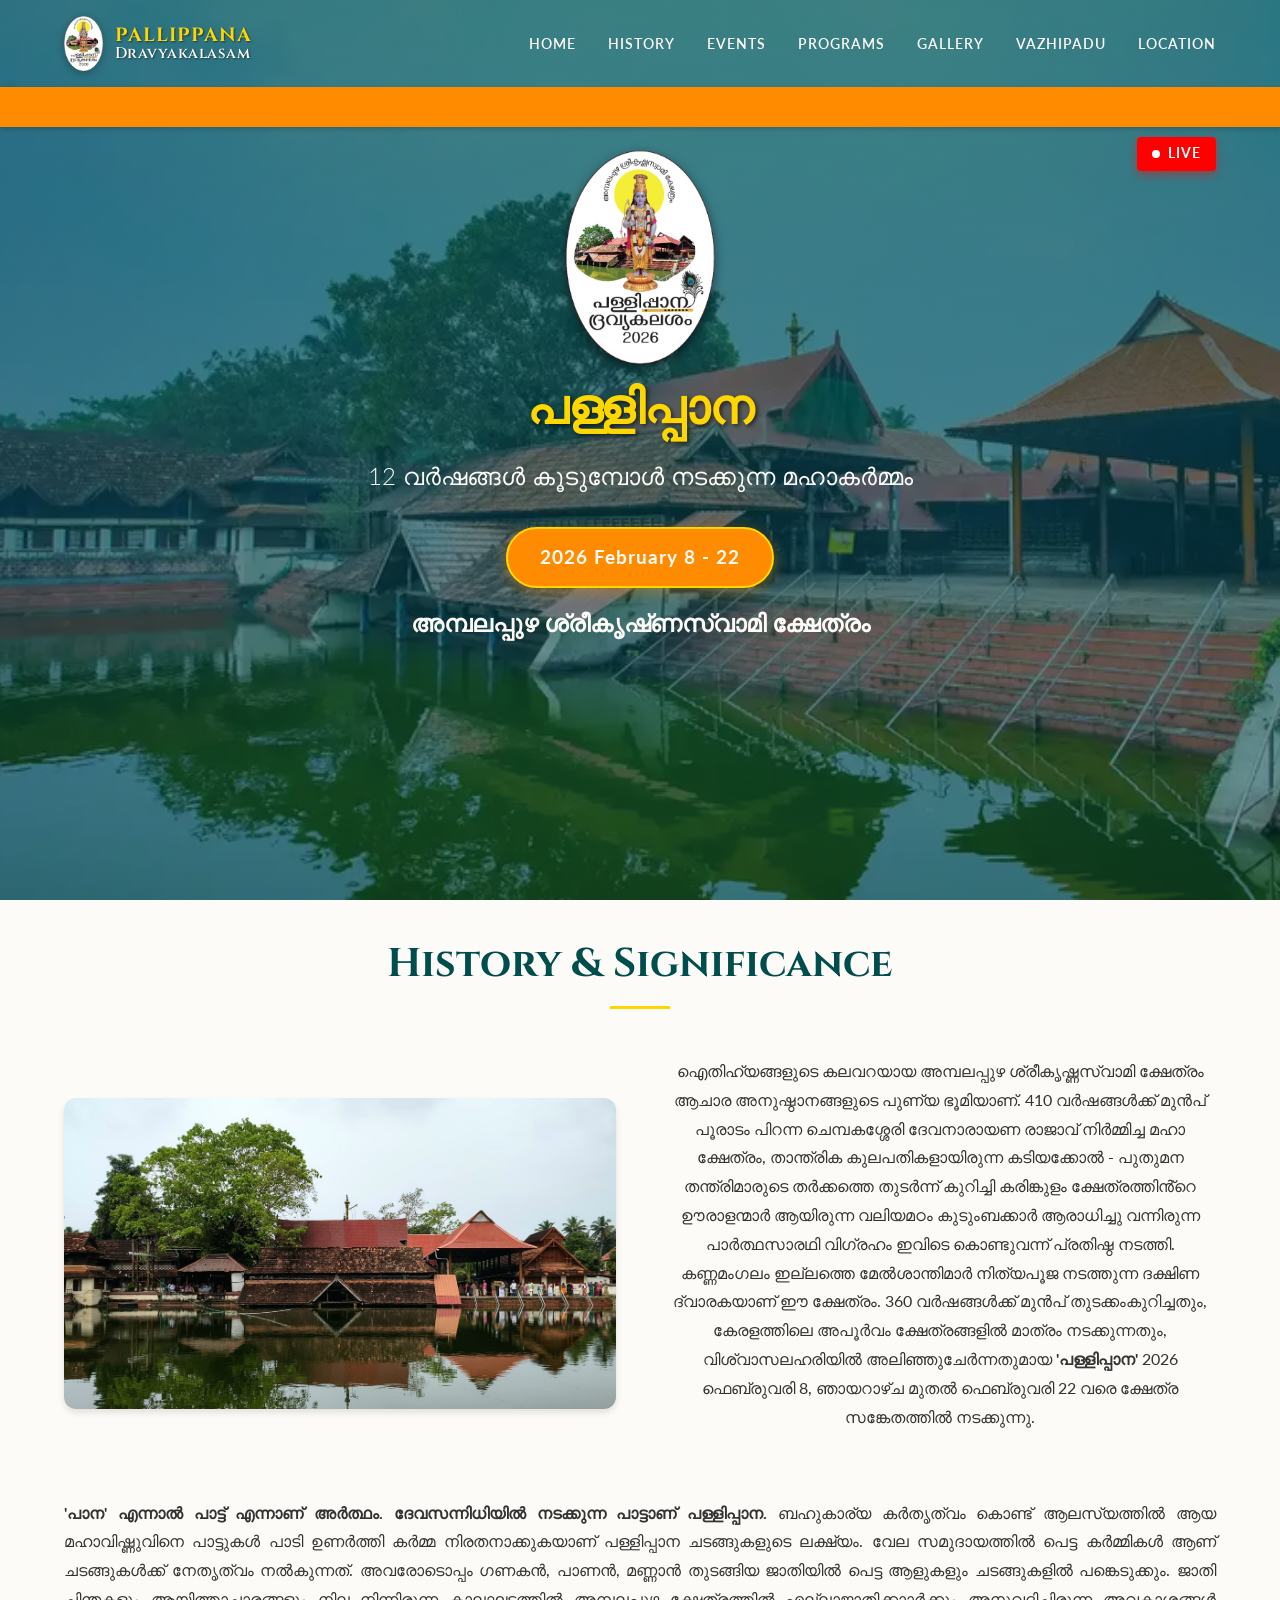
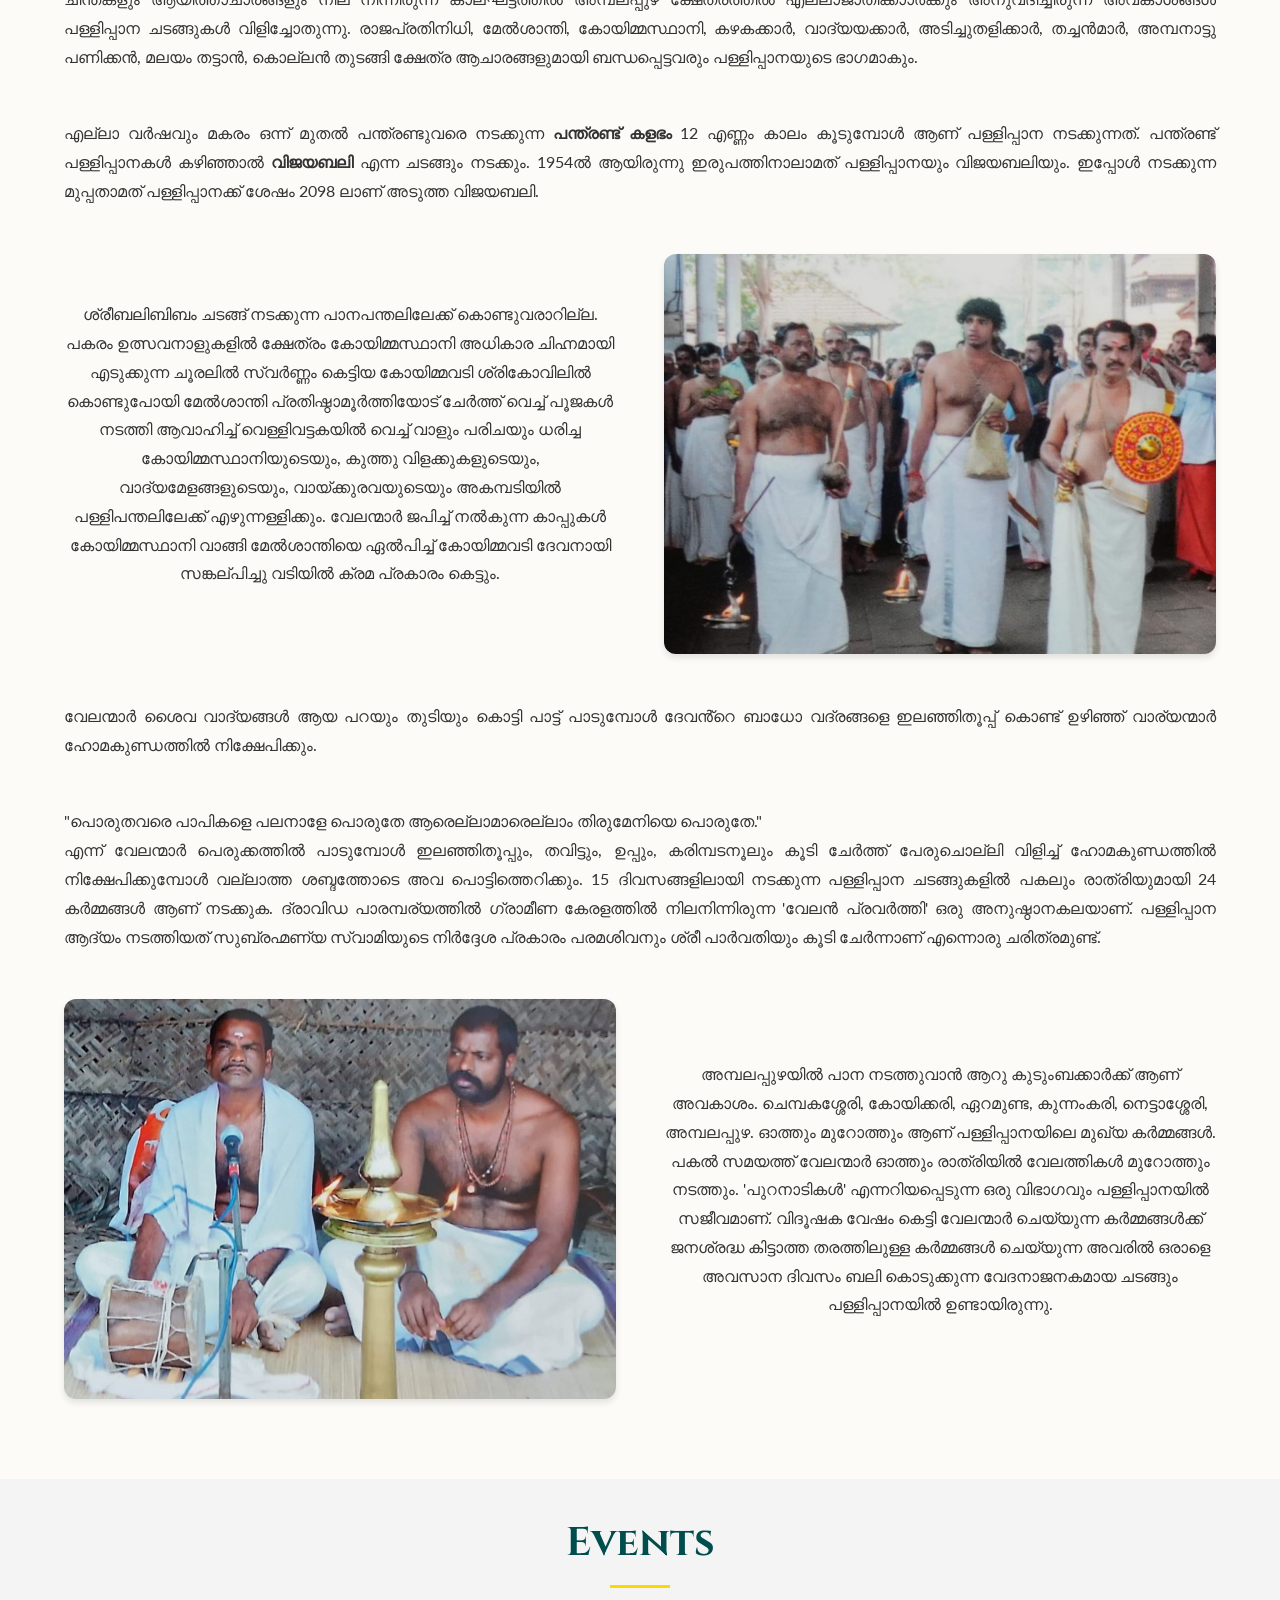
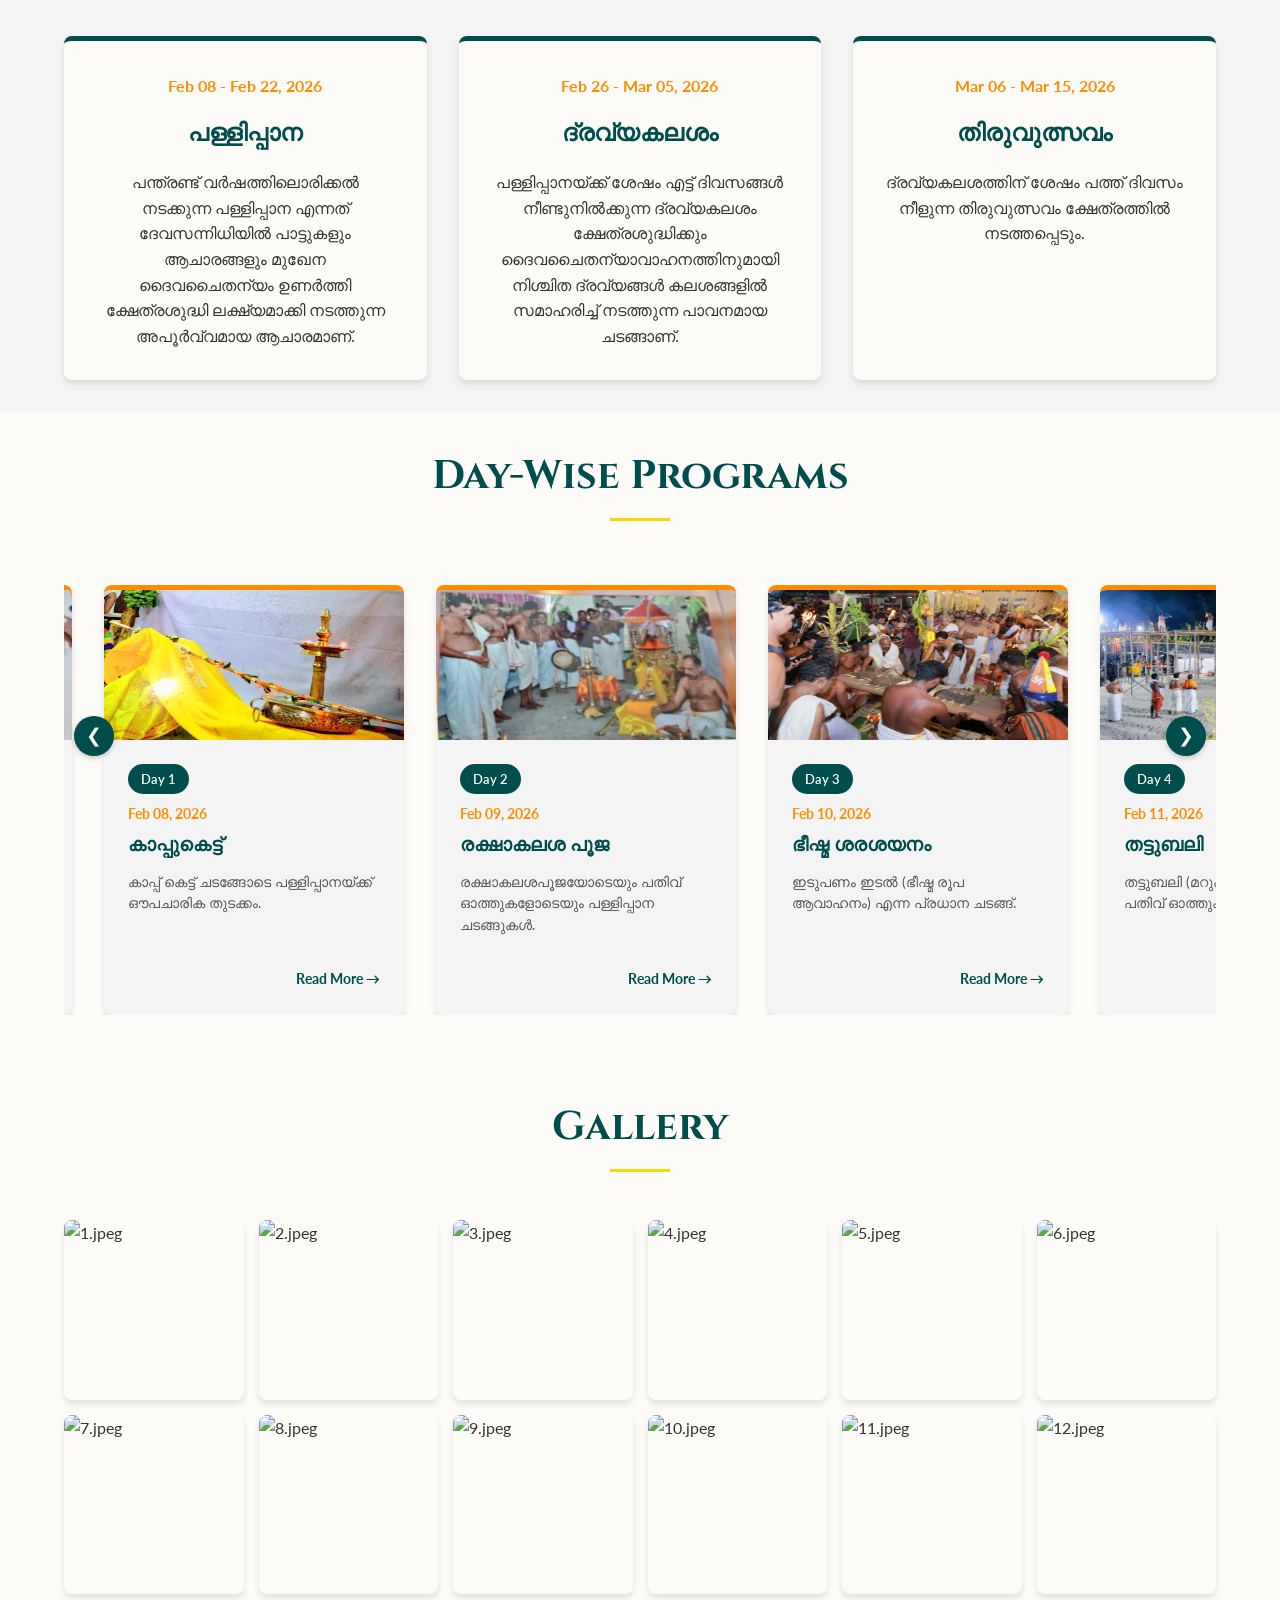
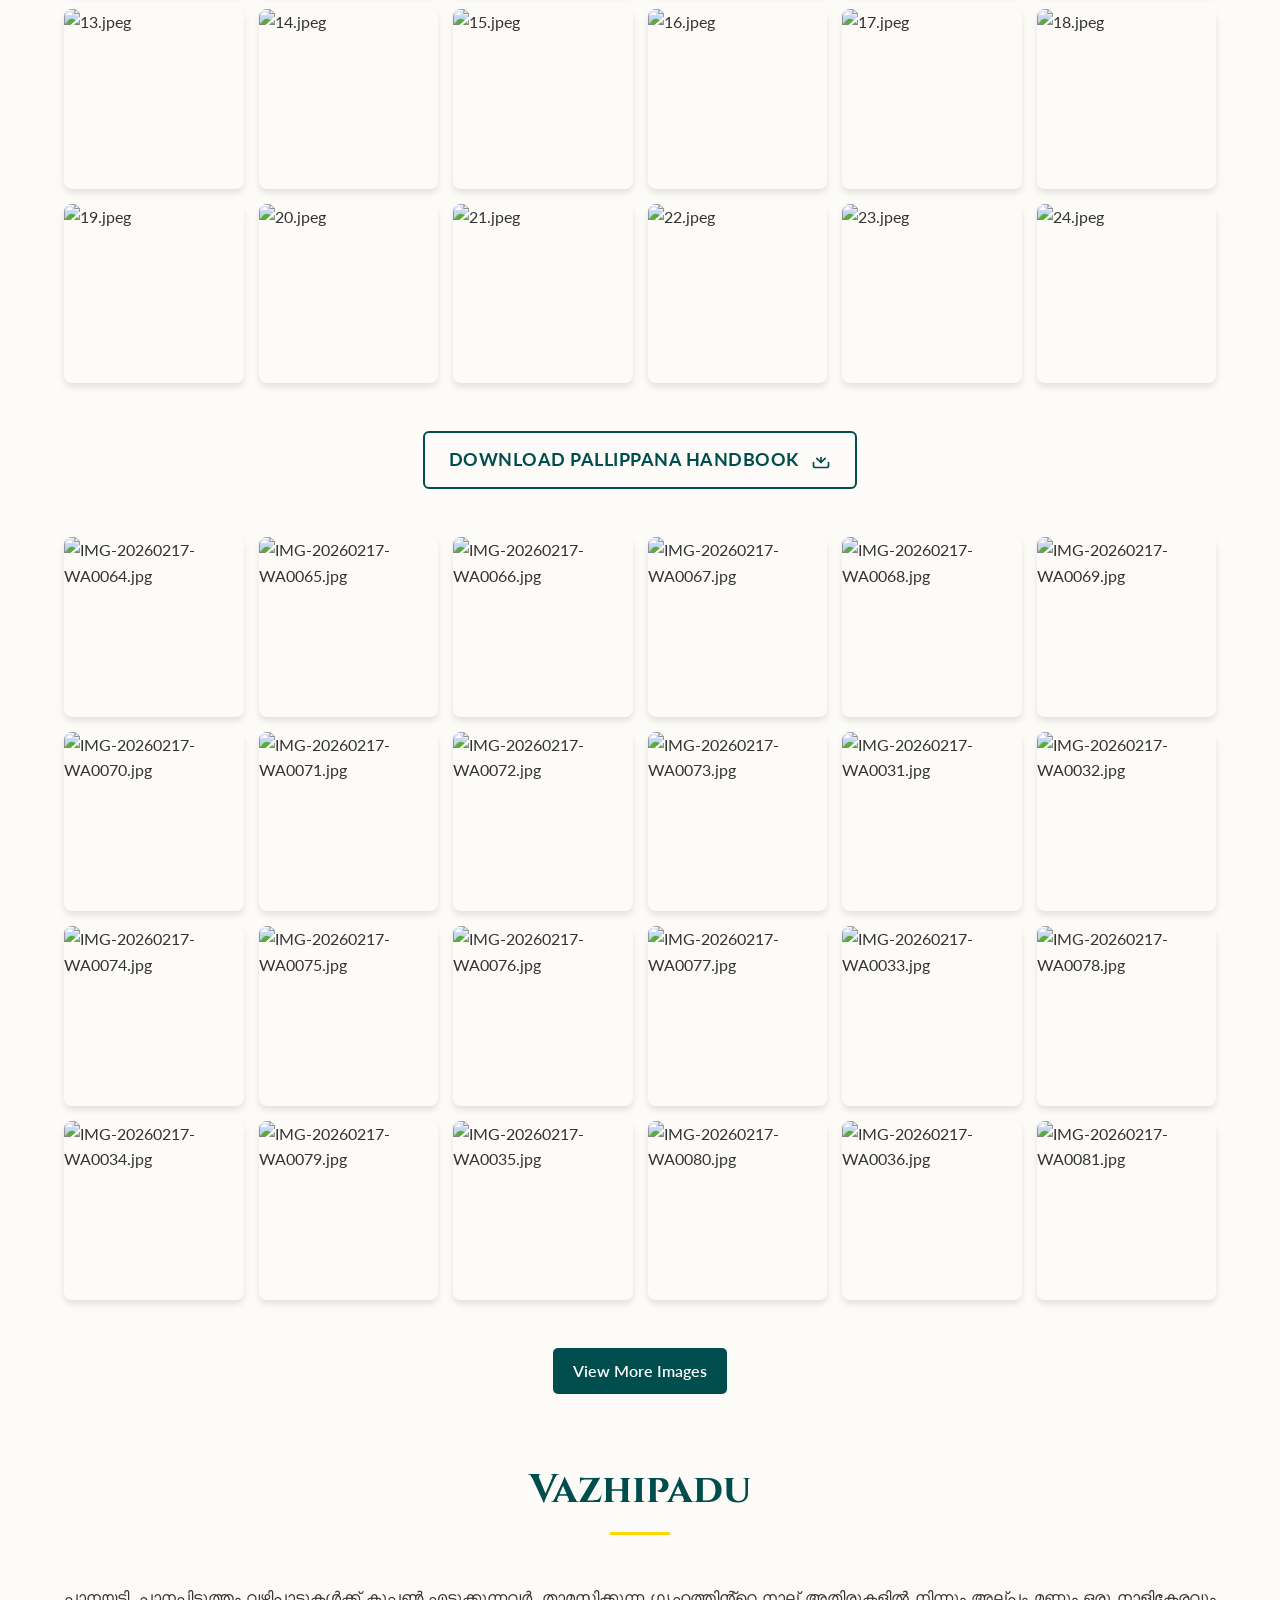
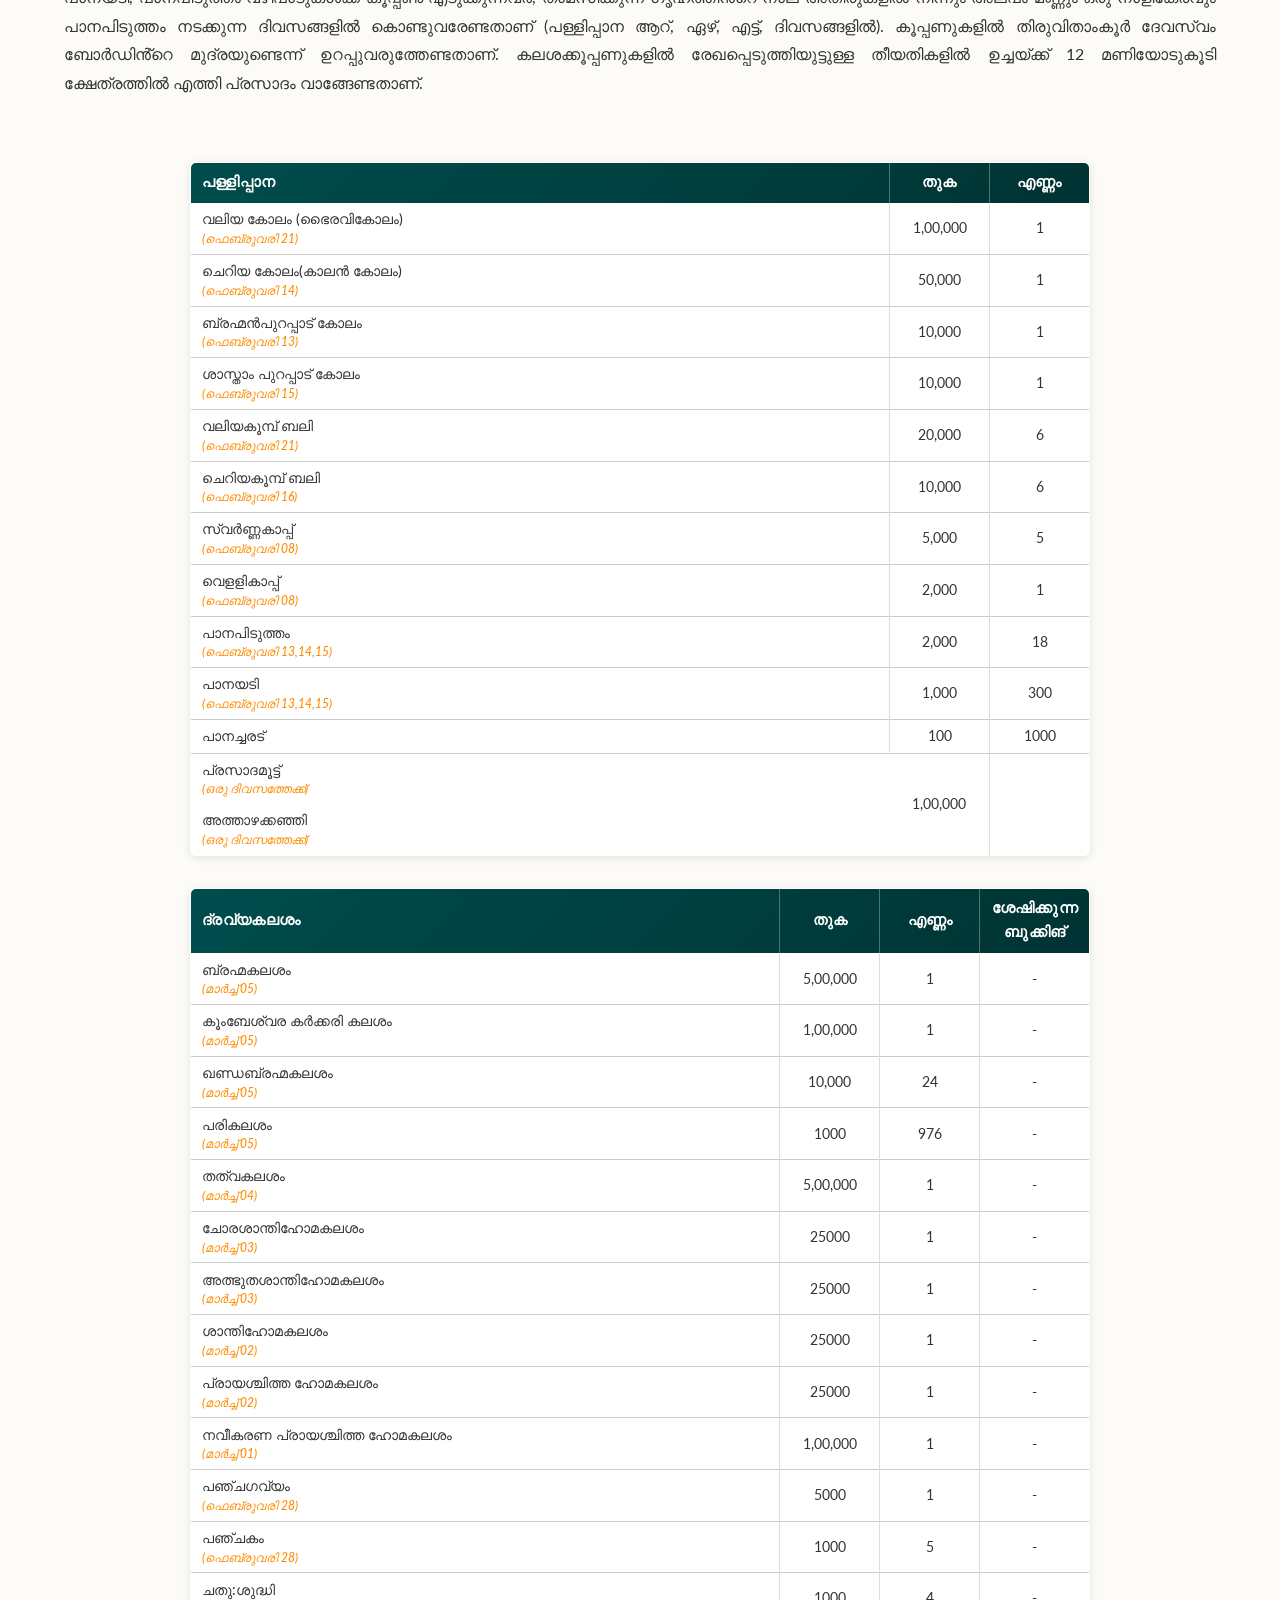
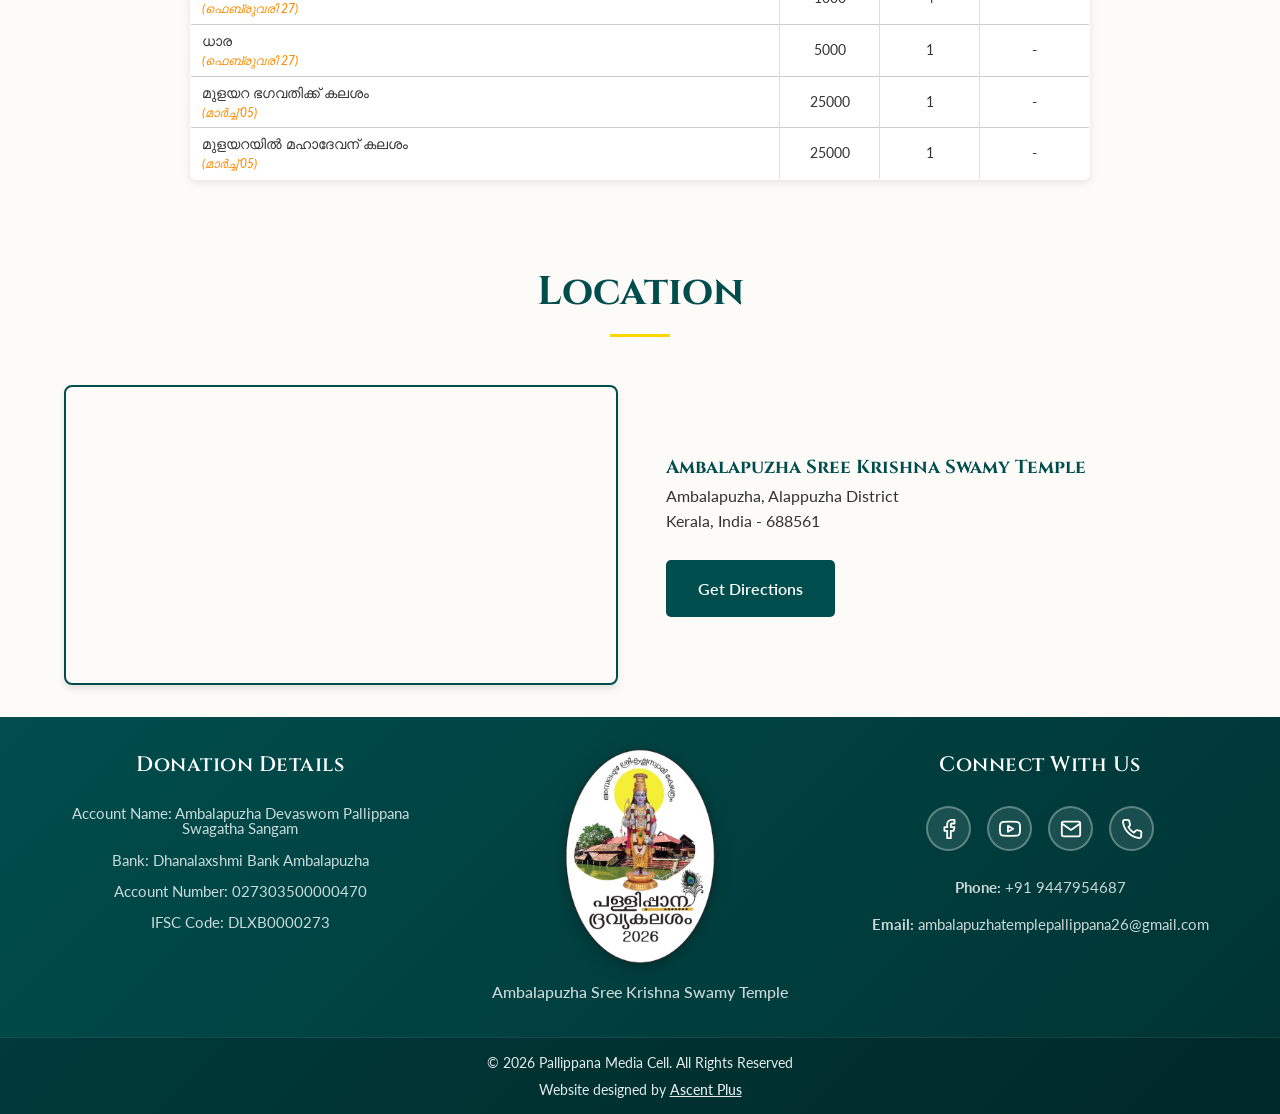
==== index.html @ 3671211b "Add files via upload" ====
<!DOCTYPE html>
<html lang="en">

<head>
    <!-- Google tag (gtag.js) -->
    <script async src="https://www.googletagmanager.com/gtag/js?id=G-6765D3GBZY"></script>
    <script>
        window.dataLayer = window.dataLayer || [];
        function gtag() { dataLayer.push(arguments); }
        gtag('js', new Date());

        gtag('config', 'G-6765D3GBZY');
    </script>
    <meta charset="UTF-8">
    <meta name="viewport" content="width=device-width, initial-scale=1.0">
    <title>Pallippana 2026 | Ambalapuzha Sree Krishna Swamy Temple</title>
    <meta name="description"
        content="Official website for Pallippana 2026, at Ambalapuzha Sree Krishna Swamy Temple, Kerala.">
    <link rel="stylesheet" href="css/style.css">
    <!-- Favicon -->
    <link rel="icon" href="images/logo.png" type="image/x-icon">
    <!-- SEO Meta Tags -->
    <meta name="keywords"
        content="Ambalapuzha, Ambalapuzha Sree Krishna Swamy Temple, Pallippana, Ambalapuzha Temple, Ambalapuzha Payasam, Dravyakalasam">
    <meta name="author" content="Pallippana Media Cell">
    <!-- Open Graph / Facebook -->
    <meta property="og:type" content="website">
    <meta property="og:url" content="https://www.ambalapuzhatemplepallippana2026.com/">
    <meta property="og:title" content="Pallippana 2026 | Ambalapuzha Sree Krishna Swamy Temple">
    <meta property="og:description"
        content="Official website for Pallippana 2026, a sacred ritual conducted once every 12 years at Ambalapuzha Sree Krishna Swamy Temple, Kerala.">
    <meta property="og:image" content="images/logo.png">
    <!-- Twitter -->
    <meta property="twitter:card" content="summary_large_image">
    <meta property="twitter:url" content="https://www.ambalapuzhatemplepallippana2026.com/">
    <meta property="twitter:title" content="Pallippana 2026 | Ambalapuzha Sree Krishna Swamy Temple">
    <meta property="twitter:description"
        content="Official website for Pallippana 2026, a sacred ritual conducted once every 12 years at Ambalapuzha Sree Krishna Swamy Temple, Kerala.">
    <meta property="twitter:image" content="images/logo.png">
</head>

<body>

    <!-- Navigation -->
    <nav class="navbar">
        <a href="#" class="logo">
            <img src="images/logo.png" alt="Pallippana Logo">
            <div class="logo-text">
                <span class="logo-main">Pallippana</span>
                <span class="logo-sub">Dravyakalasam</span>
            </div>
        </a>
        <div class="menu-toggle">☰</div>
        <div class="nav-links">
            <a href="#home">Home</a>
            <a href="#history">History</a>
            <a href="#news">Events</a>
            <a href="#programs">Programs</a>
            <a href="#gallery-section">Gallery</a>
            <a href="#donation">Vazhipadu</a>
            <a href="#location">Location</a>
        </div>
    </nav>

    <!-- Scrolling News Ticker -->

    <section id="home" class="hero">
        <div class="news-ticker-container">
            <div class="ticker-wrapper">
                <div class="ticker-content">
                    ഇന്നത്തെ (19-02, വ്യാഴം) ചടങ്ങുകൾ: കിടങ്ങ് ബലി, കരകളിൽ ശത്രു എടുപ്പ്, ഓത്ത്, മുറോത്ത്
                    &nbsp;|&nbsp;
                    നാളത്തെ (20-02, വെള്ളി) ചടങ്ങുകൾ: കരകളിൽ ശത്രു എടുപ്പ്, ഓത്ത്, മുറോത്ത്
                    &nbsp;|&nbsp;
                    പള്ളിപ്പാന ചടങ്ങുകളുടെ തത്സമയ സംപ്രേക്ഷണം യൂട്യൂബ് ചാനലിൽ ലഭ്യമാണ്.
                </div>
            </div>
        </div>
        <a href="https://www.youtube.com/@AmbalapuzhaKshethram/streams" target="_blank" class="live-btn">
            LIVE
        </a>
        <img src="images/logo.png" class="hero-logo fade-in" alt="Pallippana Logo">
        <h1 class="fade-in">പള്ളിപ്പാന</h1>
        <p class="fade-in">12 വർഷങ്ങൾ കൂടുമ്പോൾ നടക്കുന്ന മഹാകർമ്മം</p>
        <div class="date-badge fade-in">2026 February 8 - 22</div>
        <p style="margin-top: 1rem; font-weight: 600;" class="fade-in">അമ്പലപ്പുഴ ശ്രീകൃഷ്‌ണസ്വാമി ക്ഷേത്രം</p>
    </section>

    <!-- History Section -->
    <section id="history" class="fade-in">
        <div class="section-title">
            <h2>History & Significance</h2>
        </div>

        <!-- Paragraph 1 with Image (Image on left) -->
        <div class="content-row">
            <div class="content-image">
                <img src="images/his_1.jpg" alt="Pallippana Ritual Historical Depiction">
            </div>
            <div class="content-text">
                <p>ഐതിഹ്യങ്ങളുടെ കലവറയായ അമ്പലപ്പുഴ ശ്രീകൃഷ്ണസ്വാമി ക്ഷേത്രം ആചാര അനുഷ്ഠാനങ്ങളുടെ പുണ്യ ഭൂമിയാണ്. 410
                    വർഷങ്ങൾക്ക് മുൻപ് പൂരാടം പിറന്ന ചെമ്പകശ്ശേരി ദേവനാരായണ രാജാവ് നിർമ്മിച്ച മഹാ ക്ഷേത്രം, താന്ത്രിക
                    കുലപതികളായിരുന്ന കടിയക്കോൽ - പുതുമന തന്ത്രിമാരുടെ തർക്കത്തെ തുടർന്ന് കുറിച്ചി കരിങ്കുളം
                    ക്ഷേത്രത്തിൻ്റെ ഊരാളന്മാർ ആയിരുന്ന വലിയമഠം കുടുംബക്കാർ ആരാധിച്ചു വന്നിരുന്ന പാർത്ഥസാരഥി വിഗ്രഹം
                    ഇവിടെ കൊണ്ടുവന്ന് പ്രതിഷ്ഠ നടത്തി. കണ്ണമംഗലം ഇല്ലത്തെ മേൽശാന്തിമാർ നിത്യപൂജ നടത്തുന്ന ദക്ഷിണ
                    ദ്വാരകയാണ് ഈ ക്ഷേത്രം. 360 വർഷങ്ങൾക്ക് മുൻപ് തുടക്കംകുറിച്ചതും, കേരളത്തിലെ അപൂർവം ക്ഷേത്രങ്ങളിൽ
                    മാത്രം നടക്കുന്നതും, വിശ്വാസലഹരിയിൽ അലിഞ്ഞുചേർന്നതുമായ <strong>'പള്ളിപ്പാന'</strong> 2026 ഫെബ്രുവരി
                    8, ഞായറാഴ്ച മുതൽ ഫെബ്രുവരി 22 വരെ ക്ഷേത്ര സങ്കേതത്തിൽ നടക്കുന്നു.
                </p>
            </div>
        </div>

        <!-- Paragraph 2 - Text only (Full width) -->
        <div class="full-width-text">
            <p><strong>'പാന' എന്നാൽ പാട്ട് എന്നാണ് അർത്ഥം. ദേവസന്നിധിയിൽ നടക്കുന്ന പാട്ടാണ് പള്ളിപ്പാന.</strong>
                ബഹുകാര്യ കർതൃത്വം കൊണ്ട് ആലസ്യത്തിൽ ആയ മഹാവിഷ്ണുവിനെ പാട്ടുകൾ പാടി ഉണർത്തി കർമ്മ നിരതനാക്കുകയാണ്
                പള്ളിപ്പാന ചടങ്ങുകളുടെ ലക്ഷ്യം. വേല സമുദായത്തിൽ പെട്ട കർമ്മികൾ ആണ് ചടങ്ങുകൾക്ക് നേതൃത്വം നൽകുന്നത്.
                അവരോടൊപ്പം ഗണകൻ, പാണൻ, മണ്ണാൻ തുടങ്ങിയ ജാതിയിൽ പെട്ട ആളുകളും ചടങ്ങുകളിൽ പങ്കെടുക്കും. ജാതി ചിന്തകളും
                ആയിത്താചാരങ്ങളും നില നിന്നിരുന്ന കാലഘട്ടത്തിൽ അമ്പലപ്പുഴ ക്ഷേത്രത്തിൽ എല്ലാജാതിക്കാാർക്കും
                അനുവദിച്ചിരുന്ന അവകാശങ്ങൾ പള്ളിപ്പാന ചടങ്ങുകൾ വിളിച്ചോതുന്നു. രാജപ്രതിനിധി, മേൽശാന്തി, കോയിമ്മസ്ഥാനി,
                കഴകക്കാർ, വാദ്യയക്കാർ, അടിച്ചുതളിക്കാർ, തച്ചൻമാർ, അമ്പനാട്ടു പണിക്കൻ, മലയം തട്ടാൻ, കൊല്ലൻ തുടങ്ങി
                ക്ഷേത്ര ആചാരങ്ങളുമായി ബന്ധപ്പെട്ടവരും പള്ളിപ്പാനയുടെ ഭാഗമാകും.
            </p>
        </div>

        <!-- Paragraph 3 - Text only (Full width) -->
        <div class="full-width-text">
            <p>എല്ലാ വർഷവും മകരം ഒന്ന് മുതൽ പന്ത്രണ്ടുവരെ നടക്കുന്ന <strong>പന്ത്രണ്ട് കളഭം</strong> 12 എണ്ണം കാലം
                കൂടുമ്പോൾ ആണ് പള്ളിപ്പാന നടക്കുന്നത്. പന്ത്രണ്ട് പള്ളിപ്പാനകൾ കഴിഞ്ഞാൽ <strong>വിജയബലി</strong> എന്ന
                ചടങ്ങും നടക്കും. 1954ൽ ആയിരുന്നു ഇരുപത്തിനാലാമത് പള്ളിപ്പാനയും വിജയബലിയും. ഇപ്പോൾ നടക്കുന്ന മുപ്പതാമത്
                പള്ളിപ്പാനക്ക് ശേഷം 2098 ലാണ് അടുത്ത വിജയബലി.
            </p>
        </div>

        <!-- Paragraph 4 with Image (Image on right) -->
        <div class="content-row">
            <div class="content-text">
                <p>ശ്രീബലിബിബം ചടങ്ങ് നടക്കുന്ന പാനപന്തലിലേക്ക് കൊണ്ടുവരാറില്ല. പകരം ഉത്സവനാളുകളിൽ ക്ഷേത്രം
                    കോയിമ്മസ്ഥാനി അധികാര ചിഹ്നമായി എടുക്കുന്ന ചൂരലിൽ സ്വർണ്ണം കെട്ടിയ കോയിമ്മവടി ശ്രികോവിലിൽ കൊണ്ടുപോയി
                    മേൽശാന്തി പ്രതിഷ്ഠാമൂർത്തിയോട് ചേർത്ത് വെച്ച് പൂജകൾ നടത്തി ആവാഹിച്ച് വെള്ളിവട്ടകയിൽ വെച്ച് വാളും
                    പരിചയും ധരിച്ച കോയിമ്മസ്ഥാനിയുടെയും, കുത്തു വിളക്കുകളുടെയും, വാദ്യമേളങ്ങളുടെയും, വായ്ക്കുരവയുടെയും
                    അകമ്പടിയിൽ പള്ളിപന്തലിലേക്ക് എഴുന്നള്ളിക്കും. വേലന്മാർ ജപിച്ച് നൽകുന്ന കാപ്പുകൾ കോയിമ്മസ്ഥാനി വാങ്ങി
                    മേൽശാന്തിയെ ഏൽപിച്ച് കോയിമ്മവടി ദേവനായി സങ്കല്പിച്ചു വടിയിൽ ക്രമ പ്രകാരം കെട്ടും.
                </p>
            </div>
            <div class="content-image">
                <img src="images/his_2.jpeg" alt="Pallippana Ritual Historical Depiction">
            </div>
        </div>

        <!-- Paragraph 5 - Text only (Full width) -->
        <div class="full-width-text">
            <p>വേലന്മാർ ശൈവ വാദ്യങ്ങൾ ആയ പറയും തുടിയും കൊട്ടി പാട്ട് പാടുമ്പോൾ ദേവൻ്റെ ബാധോ വദ്രങ്ങളെ ഇലഞ്ഞിതൂപ്പ്
                കൊണ്ട് ഉഴിഞ്ഞ് വാര്യന്മാർ ഹോമകുണ്ഡത്തിൽ നിക്ഷേപിക്കും.
            </p>
        </div>

        <!-- Paragraph 6 - Text only (Full width) -->
        <div class="full-width-text">
            <p>"പൊരുതവരെ പാപികളെ പലനാളേ പൊരുതേ ആരെല്ലാമാരെല്ലാം തിരുമേനിയെ പൊരുതേ."<br>എന്ന് വേലന്മാർ പെരുക്കത്തിൽ
                പാടുമ്പോൾ ഇലഞ്ഞിതൂപ്പും, തവിട്ടും, ഉപ്പും, കരിമ്പടനൂലും കൂടി ചേർത്ത് പേരുചൊല്ലി വിളിച്ച് ഹോമകുണ്ഡത്തിൽ
                നിക്ഷേപിക്കുമ്പോൾ വല്ലാത്ത ശബ്ദത്തോടെ അവ പൊട്ടിത്തെറിക്കും. 15 ദിവസങ്ങളിലായി നടക്കുന്ന പള്ളിപ്പാന
                ചടങ്ങുകളിൽ പകലും രാത്രിയുമായി 24 കർമ്മങ്ങൾ ആണ് നടക്കുക. ദ്രാവിഡ പാരമ്പര്യത്തിൽ ഗ്രാമീണ കേരളത്തിൽ
                നിലനിന്നിരുന്ന 'വേലൻ പ്രവർത്തി' ഒരു അനുഷ്ഠാനകലയാണ്. പള്ളിപ്പാന ആദ്യം നടത്തിയത് സുബ്രഹ്മണ്യ സ്വാമിയുടെ
                നിർദ്ദേശ പ്രകാരം പരമശിവനും ശ്രീ പാർവതിയും കൂടി ചേർന്നാണ് എന്നൊരു ചരിത്രമുണ്ട്.
            </p>
        </div>

        <!-- Paragraph 4 with Image (Image on left) -->
        <div class="content-row">
            <div class="content-image">
                <img src="images/his_3.jpeg" alt="Pallippana Ritual Historical Depiction">
            </div>
            <div class="content-text">
                <p>അമ്പലപ്പുഴയിൽ പാന നടത്തുവാൻ ആറു കുടുംബക്കാർക്ക് ആണ് അവകാശം. ചെമ്പകശ്ശേരി, കോയിക്കരി, ഏറമുണ്ട,
                    കുന്നംകരി, നെട്ടാശ്ശേരി, അമ്പലപ്പുഴ. ഓത്തും മുറോത്തും ആണ് പള്ളിപ്പാനയിലെ മുഖ്യ കർമ്മങ്ങൾ. പകൽ
                    സമയത്ത് വേലന്മാർ ഓത്തും രാത്രിയിൽ വേലത്തികൾ മുറോത്തും നടത്തും. 'പുറനാടികൾ' എന്നറിയപ്പെടുന്ന ഒരു
                    വിഭാഗവും പള്ളിപ്പാനയിൽ സജീവമാണ്. വിദൂഷക വേഷം കെട്ടി വേലന്മാർ ചെയ്യുന്ന കർമ്മങ്ങൾക്ക് ജനശ്രദ്ധ
                    കിട്ടാത്ത തരത്തിലുള്ള കർമ്മങ്ങൾ ചെയ്യുന്ന അവരിൽ ഒരാളെ അവസാന ദിവസം ബലി കൊടുക്കുന്ന വേദനാജനകമായ
                    ചടങ്ങും പള്ളിപ്പാനയിൽ ഉണ്ടായിരുന്നു.
                </p>
            </div>
        </div>
    </section>

    <!-- News & Events -->
    <section id="news" class="news-section fade-in">
        <div class="section-title">
            <h2>Events</h2>
        </div>
        <div class="news-grid">
            <div class="news-card">
                <span class="date">Feb 08 - Feb 22, 2026</span>
                <h3>പള്ളിപ്പാന</h3>
                <p>പന്ത്രണ്ട് വർഷത്തിലൊരിക്കൽ നടക്കുന്ന പള്ളിപ്പാന എന്നത് ദേവസന്നിധിയിൽ പാട്ടുകളും ആചാരങ്ങളും മുഖേന
                    ദൈവചൈതന്യം ഉണർത്തി ക്ഷേത്രശുദ്ധി ലക്ഷ്യമാക്കി നടത്തുന്ന അപൂർവ്വമായ ആചാരമാണ്.
                </p>
            </div>
            <div class="news-card">
                <span class="date">Feb 26 - Mar 05, 2026</span>
                <h3>ദ്രവ്യകലശം</h3>
                <p>പള്ളിപ്പാനയ്ക്ക് ശേഷം എട്ട് ദിവസങ്ങൾ നീണ്ടുനിൽക്കുന്ന ദ്രവ്യകലശം ക്ഷേത്രശുദ്ധിക്കും
                    ദൈവചൈതന്യാവാഹനത്തിനുമായി നിശ്ചിത ദ്രവ്യങ്ങൾ കലശങ്ങളിൽ സമാഹരിച്ച് നടത്തുന്ന പാവനമായ ചടങ്ങാണ്‌.
                </p>
            </div>
            <div class="news-card">
                <span class="date">Mar 06 - Mar 15, 2026</span>
                <h3>തിരുവുത്സവം</h3>
                <p>ദ്രവ്യകലശത്തിന് ശേഷം പത്ത് ദിവസം നീളുന്ന തിരുവുത്സവം ക്ഷേത്രത്തിൽ നടത്തപ്പെടും.
                </p>
            </div>
        </div>
    </section>



    <!-- Day-Wise Programs -->
    <section id="programs" class="fade-in">

        <div class="section-title">
            <h2>Day-Wise Programs</h2>
        </div>
        <div class="programs-container">
            <div class="program-slider-wrapper">
                <button class="slider-btn prev-btn" id="prev-btn">&#10094;</button>
                <div class="program-slider-track">
                    <!-- Cards will be injected/managed here (or hardcoded below for JS to clone) -->
                    <!-- Day 1 -->
                    <div class="program-card" data-day="Day 1" data-date="Feb 08, 2026" data-title="Kaappu Kettu">
                        <div class="card-image">
                            <!-- Placeholder image or re-use logo if specific image not available -->
                            <img src="images/day_1.jpeg" alt="Day 1 Ritual">
                        </div>
                        <div class="card-content">
                            <span class="card-day">Day 1</span>
                            <span class="card-date">Feb 08, 2026</span>
                            <h4>കാപ്പുകെട്ട്</h4>
                            <p>കാപ്പ് കെട്ട് ചടങ്ങോടെ പള്ളിപ്പാനയ്ക്ക് ഔപചാരിക തുടക്കം.</p>
                            <span class="read-more">Read More &rarr;</span>
                        </div>

                    </div>

                    <!-- Day 2 -->
                    <div class="program-card" data-day="Day 2" data-date="Feb 09, 2026"
                        data-title="Raksha Kalasha Pooja">
                        <div class="card-image">
                            <img src="images/day_2.jpg" alt="Day 2 Ritual">
                        </div>
                        <div class="card-content">
                            <span class="card-day">Day 2</span>
                            <span class="card-date">Feb 09, 2026</span>
                            <h4>രക്ഷാകലശ പൂജ</h4>
                            <p>രക്ഷാകലശപൂജയോടെയും പതിവ് ഓത്തുകളോടെയും പള്ളിപ്പാന ചടങ്ങുകൾ.</p>
                            <span class="read-more">Read More &rarr;</span>
                        </div>

                    </div>

                    <!-- Day 3 -->
                    <div class="program-card" data-day="Day 3" data-date="Feb 10, 2026"
                        data-title="Bheeshma Sharashayanam">
                        <div class="card-image">
                            <img src="images/day_3.jpg" alt="Day 3 Ritual">
                        </div>
                        <div class="card-content">
                            <span class="card-day">Day 3</span>
                            <span class="card-date">Feb 10, 2026</span>
                            <h4>ഭീഷ്മ ശരശയനം</h4>
                            <p>ഇടുപണം ഇടൽ (ഭീഷ്മ രൂപ ആവാഹനം) എന്ന പ്രധാന ചടങ്ങ്.</p>
                            <span class="read-more">Read More &rarr;</span>
                        </div>

                    </div>

                    <!-- Day 4 -->
                    <div class="program-card" data-day="Day 4" data-date="Feb 11, 2026" data-title="Thattu Bali">
                        <div class="card-image">
                            <img src="images/day_4.jpg" alt="Day 4 Ritual">
                        </div>
                        <div class="card-content">
                            <span class="card-day">Day 4</span>
                            <span class="card-date">Feb 11, 2026</span>
                            <h4>തട്ടുബലി</h4>
                            <p>തട്ടുബലി (മറുകിട്ട് ചാറ്റ്) ചടങ്ങുകളും പതിവ് ഓത്തുകളും.</p>
                            <span class="read-more">Read More &rarr;</span>
                        </div>

                    </div>

                    <!-- Day 5 -->
                    <div class="program-card" data-day="Day 5" data-date="Feb 12, 2026"
                        data-title="Anthippe Kaaval Earal">
                        <div class="card-image">
                            <img src="images/day_5.jpeg" alt="Day 5 Ritual">
                        </div>
                        <div class="card-content">
                            <span class="card-day">Day 5</span>
                            <span class="card-date">Feb 12, 2026</span>
                            <h4>അന്തിപ്പേ കാവൽ ഏറൽ</h4>
                            <p>അന്തിപ്പേ കാവൽ ഏറൽ ചടങ്ങും പതിവ് ഓത്തുകളും.</p>
                            <span class="read-more">Read More &rarr;</span>
                        </div>

                    </div>

                    <!-- Day 6 -->
                    <div class="program-card" data-day="Day 6" data-date="Feb 13, 2026" data-title="Ppana Pidutham">
                        <div class="card-image">
                            <img src="images/day_6.jpg" alt="Day 6 Ritual">
                        </div>
                        <div class="card-content">
                            <span class="card-day">Day 6</span>
                            <span class="card-date">Feb 13, 2026</span>
                            <h4>പാനപിടുത്തം</h4>
                            <p>പാനപിടിത്തം, കാവൽ ഏറൽ, ബ്രമ്മൻ പുറപ്പാട്, കിടുക് ബലി എന്നീ ചടങ്ങുകൾ.</p>
                            <span class="read-more">Read More &rarr;</span>
                        </div>

                    </div>

                    <!-- Day 7 -->
                    <div class="program-card" data-day="Day 7" data-date="Feb 14, 2026"
                        data-title="Kaalikoodam Thullal, Kaalan Purappadu">
                        <div class="card-image">
                            <img src="images/day_7.jpeg" alt="Day 7 Ritual">
                        </div>
                        <div class="card-content">
                            <span class="card-day">Day 7</span>
                            <span class="card-date">Feb 14, 2026</span>
                            <h4>കാളികൂടം തുള്ളൽ, കാലൻപുറപ്പാട്</h4>
                            <p>ഉഗ്രബലികർമ്മങ്ങളും ശക്തിപ്രകടനങ്ങളും.</p>
                            <span class="read-more">Read More &rarr;</span>
                        </div>

                    </div>

                    <!-- Day 8 -->
                    <div class="program-card" data-day="Day 8" data-date="Feb 15, 2026"
                        data-title="Shasathaam Purappadu">
                        <div class="card-image">
                            <img src="images/day_8.jpg" alt="Day 8 Ritual">
                        </div>
                        <div class="card-content">
                            <span class="card-day">Day 8</span>
                            <span class="card-date">Feb 15, 2026</span>
                            <h4>ശാസ്താം പുറപ്പാട്</h4>
                            <p>ശാസ്താവിൻ്റെ സാന്നിധ്യം അനുഭവപ്പെടുന്ന ചടങ്ങുകൾ.</p>
                            <span class="read-more">Read More &rarr;</span>
                        </div>

                    </div>

                    <!-- Day 9 -->
                    <div class="program-card" data-day="Day 9" data-date="Feb 16, 2026"
                        data-title="Cheriya Kumbu Bali, Aazhippe">
                        <div class="card-image">
                            <img src="images/day_9.jpg" alt="Day 9 Ritual">
                        </div>
                        <div class="card-content">
                            <span class="card-day">Day 9</span>
                            <span class="card-date">Feb 16, 2026</span>
                            <h4>ചെറിയ കൂമ്പ് ബലി, ആഴിപ്പേ</h4>
                            <p>ബലികർമ്മങ്ങളും ആഴിപ്പേയുമടങ്ങിയ പ്രത്യേക ചടങ്ങുകൾ.</p>
                            <span class="read-more">Read More &rarr;</span>
                        </div>

                    </div>

                    <!-- Day 10 -->
                    <div class="program-card" data-day="Day 10" data-date="Feb 17, 2026"
                        data-title="Dhikku Bali, Adavi">
                        <div class="card-image">
                            <img src="images/day_10.jpeg" alt="Day 10 Ritual">
                        </div>
                        <div class="card-content">
                            <span class="card-day">Day 10</span>
                            <span class="card-date">Feb 17, 2026</span>
                            <h4>ദിക്കുബലി, അടവി</h4>
                            <p>അഷ്ടദിക്ക്പാലക അനുഗ്രഹത്തിനായുള്ള പ്രത്യേക ബലികർമ്മങ്ങൾ.</p>
                            <span class="read-more">Read More &rarr;</span>
                        </div>

                    </div>

                    <!-- Day 11 -->
                    <div class="program-card" data-day="Day 11" data-date="Feb 18, 2026"
                        data-title="Karakalil Shathru Eduppu">
                        <div class="card-image">
                            <img src="images/day_11.jpg" alt="Day 11 Ritual">
                        </div>
                        <div class="card-content">
                            <span class="card-day">Day 11</span>
                            <span class="card-date">Feb 18, 2026</span>
                            <h4>കരകളിൽ ശത്രുഎടുപ്പ്</h4>
                            <p>വേലന്മാരുടെ പ്രത്യേക ദൈവിക ചടങ്ങുകൾ.</p>
                            <span class="read-more">Read More &rarr;</span>
                        </div>

                    </div>

                    <!-- Day 12,13 -->
                    <div class="program-card" data-day="Day 12" data-date="Feb 19, 2026" data-title="Shathru Edukkal">
                        <div class="card-image">
                            <img src="images/day_12.jpeg" alt="Day 12 Ritual">
                        </div>
                        <div class="card-content">
                            <span class="card-day">Day 12, 13</span>
                            <span class="card-date">Feb 19-20, 2026</span>
                            <h4>ശത്രുഎടുക്കൽ</h4>
                            <p>പന്ത്രണ്ട്–പതിമൂന്ന് ദിനങ്ങളിൽ ശത്രുഎടുപ്പും അനുബന്ധ ആചാരങ്ങളും.</p>
                            <span class="read-more">Read More &rarr;</span>
                        </div>

                    </div>

                    <!-- Day 13
                    <div class="program-card" data-day="Day 13" data-date="Feb 20, 2026" data-title="Shathru Edukkal">
                        <div class="card-image">
                            <img src="images/logo.png" alt="Day 13 Ritual">
                        </div>
                        <div class="card-content">
                            <span class="card-day">Day 13</span>
                            <span class="card-date">Feb 20, 2026</span>
                            <h4>ശത്രുഎടുക്കൽ</h4>
                            <p>പന്ത്രണ്ട്–പതിമൂന്ന് ദിനങ്ങളിൽ ശത്രുഎടുപ്പും അനുബന്ധ ആചാരങ്ങളും.</p>
                        </div>

                    </div> -->

                    <!-- Day 14 -->
                    <div class="program-card" data-day="Day 14" data-date="Feb 21, 2026"
                        data-title="Valiya Kumbu Bali, Madhu Ezhunallippu, Valiya Kolam">
                        <div class="card-image">
                            <img src="images/day_14.jpeg" alt="Day 14 Ritual">
                        </div>
                        <div class="card-content">
                            <span class="card-day">Day 14</span>
                            <span class="card-date">Feb 21, 2026</span>
                            <h4>വലിയ കൂമ്പ്ബലി, വലിയകോലം</h4>
                            <p>സമാപനത്തോടനുബന്ധിച്ച മഹാ ബലികർമ്മങ്ങളും വലിയ കോലങ്ങളും.</p>
                            <span class="read-more">Read More &rarr;</span>
                        </div>

                    </div>

                    <!-- Day 15 -->
                    <div class="program-card" data-day="Day 15" data-date="Feb 22, 2026" data-title="Kaapu Azhikkal">
                        <div class="card-image">
                            <img src="images/day_15.jpeg" alt="Day 15 Ritual">
                        </div>
                        <div class="card-content">
                            <span class="card-day">Day 15</span>
                            <span class="card-date">Feb 22, 2026</span>
                            <h4>കാപ്പ് അഴിക്കൽ</h4>
                            <p>കാപ്പ് അഴിക്കലും ഫലനിർണയ ചടങ്ങളുമായി പള്ളിപ്പാനയ്ക്ക് സമാപനം.</p>
                            <span class="read-more">Read More &rarr;</span>
                        </div>

                    </div>
                </div>
                <button class="slider-btn next-btn" id="next-btn">&#10095;</button>

                <!-- Program Modal -->

    </section>

    <!-- Gallery Section (Mixed) -->
    <section id="gallery-section" class="media-section fade-in">
        <div class="section-title">
            <h2>Gallery</h2>
        </div>

        <!-- Part 1: First 24 Media Cards -->
        <div class="media-grid" id="gallery-part-1">
            <!-- Dynamic cards will be loaded here -->
        </div>

        <!-- Handbook Download Button (Centered) -->
        <div class="handbook-download-container"
            style="margin: 3rem auto; max-width: 1200px; display: flex; justify-content: center;">
            <a href="Pallippana Handbook.pdf" download class="handbook-link">
                Download Pallippana Handbook
                <svg viewBox="0 0 24 24" fill="none" stroke="currentColor" stroke-width="2" stroke-linecap="round"
                    stroke-linejoin="round">
                    <path d="M21 15v4a2 2 0 0 1-2 2H5a2 2 0 0 1-2-2v-4"></path>
                    <polyline points="7 10 12 15 17 10"></polyline>
                    <line x1="12" y1="9" x2="12" y2="15"></line>
                </svg>
            </a>
        </div>

        <!-- Part 2: 24 Random Gallery Images -->
        <div class="media-grid" id="gallery-part-2">
            <!-- Dynamic images will be loaded here -->
        </div>

        <!-- View More Link -->
        <div style="text-align: center; margin-top: 3rem;">
            <a href="gallery.html" class="direction-btn"
                style="background-color: var(--primary-teal); color: white; padding: 10px 20px; text-decoration: none; border-radius: 5px; font-weight: 600;">View
                More Images</a>
        </div>
    </section>

    <!-- Donation Section -->
    <section id="donation" class="fade-in">
        <div class="section-title">
            <h2>Vazhipadu</h2>
        </div>
        <div class="full-width-text">
            <p>പാനയടി, പാനപിടുത്തം വഴിപാടുകൾക്ക് കൂപ്പൺ എടുക്കുന്നവർ, താമസിക്കുന്ന ഗൃഹത്തിൻ്റെ നാല് അതിരുകളിൽ നിന്നും
                അല്പം മണ്ണും ഒരു നാളികേരവും പാനപിടുത്തം നടക്കുന്ന ദിവസങ്ങളിൽ കൊണ്ടുവരേണ്ടതാണ് (പള്ളിപ്പാന ആറ്, ഏഴ്,
                എട്ട്, ദിവസങ്ങളിൽ). കൂപ്പണുകളിൽ തിരുവിതാംകൂർ ദേവസ്വം ബോർഡിൻ്റെ മുദ്രയുണ്ടെന്ന് ഉറപ്പുവരുത്തേണ്ടതാണ്.
                കലശക്കൂപ്പണുകളിൽ രേഖപ്പെടുത്തിയുട്ടുള്ള തീയതികളിൽ ഉച്ചയ്ക്ക് 12 മണിയോടുകൂടി ക്ഷേത്രത്തിൽ എത്തി പ്രസാദം
                വാങ്ങേണ്ടതാണ്.</p>
        </div>
        <div class="donation-table-container">
            <table class="donation-table">
                <thead>
                    <tr>
                        <th>പള്ളിപ്പാന</th>
                        <th>തുക</th>
                        <th>എണ്ണം</th>
                        <!-- <th>ശേഷിക്കുന്ന ബുക്കിങ്</th> -->
                    </tr>
                </thead>
                <tbody>
                    <tr>
                        <td>വലിയ കോലം (ഭൈരവികോലം)<br><span class="date-info">(ഫെബ്രുവരി 21)</span></td>
                        <td>1,00,000</td>
                        <td>1</td>
                        <!-- <td></td> -->
                    </tr>
                    <tr>
                        <td>ചെറിയ കോലം(കാലൻ കോലം)<br><span class="date-info">(ഫെബ്രുവരി 14)</span></td>
                        <td>50,000</td>
                        <td>1</td>
                        <!-- <td></td> -->
                    </tr>
                    <tr>
                        <td>ബ്രഹ്മൻപുറപ്പാട് കോലം<br><span class="date-info">(ഫെബ്രുവരി 13)</span></td>
                        <td>10,000</td>
                        <td>1</td>
                        <!-- <td></td> -->
                    </tr>
                    <tr>
                        <td>ശാസ്താം പുറപ്പാട് കോലം<br><span class="date-info">(ഫെബ്രുവരി 15)</span></td>
                        <td>10,000</td>
                        <td>1</td>
                        <!-- <td></td> -->
                    </tr>
                    <tr>
                        <td>വലിയകൂമ്പ് ബലി<br><span class="date-info">(ഫെബ്രുവരി 21)</span></td>
                        <td>20,000</td>
                        <td>6</td>
                        <!-- <td></td> -->
                    </tr>
                    <tr>
                        <td>ചെറിയകൂമ്പ് ബലി<br><span class="date-info">(ഫെബ്രുവരി 16)</span></td>
                        <td>10,000</td>
                        <td>6</td>
                        <!-- <td></td> -->
                    </tr>
                    <tr>
                        <td>സ്വർണ്ണകാപ്പ്<br><span class="date-info">(ഫെബ്രുവരി 08)</span></td>
                        <td>5,000</td>
                        <td>5</td>
                        <!-- <td></td> -->
                    </tr>
                    <tr>
                        <td>വെളളികാപ്പ്<br><span class="date-info">(ഫെബ്രുവരി 08)</span></td>
                        <td>2,000</td>
                        <td>1</td>
                        <!-- <td></td> -->
                    </tr>
                    <tr>
                        <td>പാനപിടുത്തം<br><span class="date-info">(ഫെബ്രുവരി 13,14,15)</span></td>
                        <td>2,000</td>
                        <td>18</td>
                        <!-- <td></td> -->
                    </tr>
                    <tr>
                        <td>പാനയടി<br><span class="date-info">(ഫെബ്രുവരി 13,14,15)</span></td>
                        <td>1,000</td>
                        <td>300</td>
                        <!-- <td></td> -->
                    </tr>
                    <tr>
                        <td>പാനച്ചരട്</td>
                        <td>100</td>
                        <td>1000</td>
                        <!-- <td></td> -->
                    </tr>
                    <tr style="border-bottom: none;">
                        <td style="border-right: none;">പ്രസാദമൂട്ട്<br><span class="date-info">(ഒരു
                                ദിവസത്തേക്ക്)</span></td>
                        <!-- <td rowspan="2"></td> if third column needed don't remove this-->
                        <td rowspan="2">1,00,000</td>
                        <td rowspan="2"></td>
                        <!-- <td rowspan="2"></td> -->
                    </tr>
                    <tr>
                        <td>അത്താഴക്കഞ്ഞി<br><span class="date-info">(ഒരു ദിവസത്തേക്ക്)</span></td>
                    </tr>
                </tbody>
            </table>
            <table class="donation-table" style="margin-top: 2rem;">
                <thead>
                    <tr>
                        <th>ദ്രവ്യകലശം</th>
                        <th>തുക</th>
                        <th>എണ്ണം</th>
                        <th>ശേഷിക്കുന്ന ബുക്കിങ്</th>
                    </tr>
                </thead>
                <tbody>
                    <tr>
                        <td>ബ്രഹ്മകലശം<br><span class="date-info">(മാർച്ച് 05)</span></td>
                        <td>5,00,000</td>
                        <td>1</td>
                        <td>-</td>
                    </tr>
                    <tr>
                        <td>കൂംബേശ്വര കർക്കരി കലശം<br><span class="date-info">(മാർച്ച് 05)</span></td>
                        <td>1,00,000</td>
                        <td>1</td>
                        <td>-</td>
                    </tr>
                    <tr>
                        <td>ഖണ്ഡബ്രഹ്മകലശം<br><span class="date-info">(മാർച്ച് 05)</span></td>
                        <td>10,000</td>
                        <td>24</td>
                        <td>-</td>
                    </tr>
                    <tr>
                        <td>പരികലശം<br><span class="date-info">(മാർച്ച് 05)</span></td>
                        <td>1000</td>
                        <td>976</td>
                        <td>-</td>
                    </tr>
                    <tr>
                        <td>തത്വകലശം<br><span class="date-info">(മാർച്ച് 04)</span></td>
                        <td>5,00,000</td>
                        <td>1</td>
                        <td>-</td>
                    </tr>
                    <tr>
                        <td>ചോരശാന്തിഹോമകലശം<br><span class="date-info">(മാർച്ച് 03)</span></td>
                        <td>25000</td>
                        <td>1</td>
                        <td>-</td>
                    </tr>
                    <tr>
                        <td>അത്ഭുതശാന്തിഹോമകലശം<br><span class="date-info">(മാർച്ച് 03)</span></td>
                        <td>25000</td>
                        <td>1</td>
                        <td>-</td>
                    </tr>
                    <tr>
                        <td>ശാന്തിഹോമകലശം<br><span class="date-info">(മാർച്ച് 02)</span></td>
                        <td>25000</td>
                        <td>1</td>
                        <td>-</td>
                    </tr>
                    <tr>
                        <td>പ്രായശ്ചിത്ത ഹോമകലശം<br><span class="date-info">(മാർച്ച് 02)</span></td>
                        <td>25000</td>
                        <td>1</td>
                        <td>-</td>
                    </tr>
                    <tr>
                        <td>നവീകരണ പ്രായശ്ചിത്ത ഹോമകലശം<br><span class="date-info">(മാർച്ച് 01)</span></td>
                        <td>1,00,000</td>
                        <td>1</td>
                        <td>-</td>
                    </tr>
                    <tr>
                        <td>പഞ്ചഗവ്യം<br><span class="date-info">(ഫെബ്രുവരി 28)</span></td>
                        <td>5000</td>
                        <td>1</td>
                        <td>-</td>
                    </tr>
                    <tr>
                        <td>പഞ്ചകം<br><span class="date-info">(ഫെബ്രുവരി 28)</span></td>
                        <td>1000</td>
                        <td>5</td>
                        <td>-</td>
                    </tr>
                    <tr>
                        <td>ചതു:ശുദ്ധി<br><span class="date-info">(ഫെബ്രുവരി 27)</span></td>
                        <td>1000</td>
                        <td>4</td>
                        <td>-</td>
                    </tr>
                    <tr>
                        <td>ധാര<br><span class="date-info">(ഫെബ്രുവരി 27)</span></td>
                        <td>5000</td>
                        <td>1</td>
                        <td>-</td>
                    </tr>
                    <tr>
                        <td>മുളയറ ഭഗവതിക്ക് കലശം<br><span class="date-info">(മാർച്ച് 05)</span></td>
                        <td>25000</td>
                        <td>1</td>
                        <td>-</td>
                    </tr>
                    <tr>
                        <td>മുളയറയിൽ മഹാദേവന് കലശം<br><span class="date-info">(മാർച്ച് 05)</span></td>
                        <td>25000</td>
                        <td>1</td>
                        <td>-</td>
                    </tr>
                </tbody>
            </table>
        </div>

    </section>


    <!-- Location Section -->
    <section id="location" class="fade-in">
        <div class="section-title">
            <h2>Location</h2>
        </div>
        <div class="location-content">
            <div class="map-container">
                <!-- Using an iframe placeholder or embed link. For static site without API key, using generic embed -->
                <iframe
                    src="https://www.google.com/maps/embed?pb=!1m18!1m12!1m3!1d3039.459551594074!2d76.36501568885495!3d9.383315000000007!2m3!1f0!2f0!3f0!3m2!1i1024!2i768!4f13.1!3m3!1m2!1s0x3b089c0950e73123%3A0x6046787454f7d4b0!2sAmbalappuzha%20Sree%20Krishna%20Swamy%20Temple!5e1!3m2!1sen!2sin!4v1768560705224!5m2!1sen!2sin"
                    width="100%" height="100%" style="border:0;" allowfullscreen="" loading="lazy"
                    referrerpolicy="no-referrer-when-downgrade"></iframe>
            </div>
            <div class="address-box">
                <h3>Ambalapuzha Sree Krishna Swamy Temple</h3>
                <p>Ambalapuzha, Alappuzha District</p>
                <p>Kerala, India - 688561</p>
                <br>
                <a href="https://www.google.com/maps/search/?api=1&query=Ambalapuzha+Sree+Krishna+Swamy+Temple"
                    target="_blank" class="direction-btn">Get Directions</a>
            </div>
        </div>
    </section>

    <!-- Lightbox -->
    <div class="lightbox" id="lightbox">
        <span class="lightbox-close" id="lightbox-close">&times;</span>
        <div class="lightbox-controls">
            <button class="lightbox-btn" id="lightbox-share" title="Share">
                <svg viewBox="0 0 24 24" fill="none" stroke="currentColor" stroke-width="2" stroke-linecap="round"
                    stroke-linejoin="round">
                    <path d="M4 12v8a2 2 0 0 0 2 2h12a2 2 0 0 0 2-2v-8" />
                    <polyline points="16 6 12 2 8 6" />
                    <line x1="12" y1="2" x2="12" y2="15" />
                </svg>
            </button>
            <button class="lightbox-btn" id="lightbox-download" title="Download">
                <svg viewBox="0 0 24 24" fill="none" stroke="currentColor" stroke-width="2" stroke-linecap="round"
                    stroke-linejoin="round">
                    <path d="M21 15v4a2 2 0 0 1-2 2H5a2 2 0 0 1-2-2v-4" />
                    <polyline points="7 10 12 15 17 10" />
                    <line x1="12" y1="9" x2="12" y2="15" />
                </svg>
            </button>
        </div>
        <button class="lightbox-nav prev" id="lightbox-prev">&#10094;</button>
        <img src="" alt="Zoomed Image" id="lightbox-img">
        <button class="lightbox-nav next" id="lightbox-next">&#10095;</button>
    </div>

    <footer>
        <div class="footer-container">
            <!-- Column 1: Donation Details -->
            <div class="footer-column">
                <h3>Donation Details</h3>
                <div class="footer-info">
                    <p>Account Name: Ambalapuzha Devaswom Pallippana Swagatha Sangam</p>
                    <p>Bank: Dhanalaxshmi Bank Ambalapuzha</p>
                    <p>Account Number: 027303500000470</p>
                    <p>IFSC Code: DLXB0000273</p>
                </div>
            </div>

            <!-- Column 2: Logo -->
            <div class="footer-column footer-logo-column">
                <img src="images/logo.png" alt="Pallippana Logo" class="footer-logo">
                <p class="footer-temple-name">Ambalapuzha Sree Krishna Swamy Temple</p>
            </div>

            <!-- Column 3: Social Links -->
            <div class="footer-column">
                <h3>Connect With Us</h3>
                <div class="footer-social">
                    <a href="https://www.facebook.com/profile.php?id=61585844397076" target="_blank" class="social-icon"
                        title="Facebook">
                        <svg viewBox="0 0 24 24" fill="none" stroke="currentColor" stroke-width="2"
                            stroke-linecap="round" stroke-linejoin="round">
                            <path d="M18 2h-3a5 5 0 0 0-5 5v3H7v4h3v8h4v-8h3l1-4h-4V7a1 1 0 0 1 1-1h3z" />
                        </svg>
                    </a>
                    <a href="https://youtube.com/@ambalapuzhakshethram?si=lZ2lLhLiqiSkevQq" target="_blank"
                        class="social-icon" title="YouTube">
                        <svg viewBox="0 0 24 24" fill="none" stroke="currentColor" stroke-width="2"
                            stroke-linecap="round" stroke-linejoin="round">
                            <path
                                d="M22.54 6.42a2.78 2.78 0 0 0-1.94-2C18.88 4 12 4 12 4s-6.88 0-8.6.46a2.78 2.78 0 0 0-1.94 2A29 29 0 0 0 1 11.75a29 29 0 0 0 .46 5.33A2.78 2.78 0 0 0 3.4 19c1.72.46 8.6.46 8.6.46s6.88 0 8.6-.46a2.78 2.78 0 0 0 1.94-2 29 29 0 0 0 .46-5.25 29 29 0 0 0-.46-5.33z">
                            </path>
                            <polygon points="9.75 15.02 15.5 11.75 9.75 8.48 9.75 15.02"></polygon>
                        </svg>
                    </a>
                    <a href="mailto:ambalapuzhatemplepallippana26@gmail.com" class="social-icon" title="Email">
                        <svg viewBox="0 0 24 24" fill="none" stroke="currentColor" stroke-width="2"
                            stroke-linecap="round" stroke-linejoin="round">
                            <path d="M4 4h16c1.1 0 2 .9 2 2v12c0 1.1-.9 2-2 2H4c-1.1 0-2-.9-2-2V6c0-1.1.9-2 2-2z" />
                            <polyline points="22,6 12,13 2,6" />
                        </svg>
                    </a>
                    <a href="tel:+919447954687" class="social-icon" title="Call Us">
                        <svg viewBox="0 0 24 24" fill="none" stroke="currentColor" stroke-width="2"
                            stroke-linecap="round" stroke-linejoin="round">
                            <path
                                d="M22 16.92v3a2 2 0 0 1-2.18 2 19.79 19.79 0 0 1-8.63-3.07 19.5 19.5 0 0 1-6-6 19.79 19.79 0 0 1-3.07-8.67A2 2 0 0 1 4.11 2h3a2 2 0 0 1 2 1.72 12.84 12.84 0 0 0 .7 2.81 2 2 0 0 1-.45 2.11L8.09 9.91a16 16 0 0 0 6 6l2.09-2.09a2 2 0 0 1 2.11-.45 12.84 12.84 0 0 0 2.81.7A2 2 0 0 1 22 16.92z" />
                        </svg>
                    </a>
                </div>
                <div class="footer-contact-info">
                    <p><strong>Phone:</strong> +91 9447954687</p>
                    <p><strong>Email:</strong> ambalapuzhatemplepallippana26@gmail.com</p>
                </div>
            </div>
        </div>

        <!-- Bottom Bar -->
        <div class="footer-bottom">
            <p>&copy; 2026 Pallippana Media Cell. All Rights Reserved</p>
            <p>Website designed by <a href="http://www.ascentplus.net" target="_blank">Ascent Plus</a></p>
        </div>
    </footer>


    <script src="card.js"></script>
    <script src="photos.js"></script>
    <script src="js/script.js"></script>
</body>

</html>
---- css/style.css ----
/* Google Fonts */
@import url('https://fonts.googleapis.com/css2?family=Cinzel:wght@400;600;700&family=Lato:wght@300;400;700&display=swap');

:root {
    --primary-teal: #004d4d;
    /* Deep Teal */
    --dark-teal: #003333;
    --light-teal: #006666;
    --content-white: #fdfbf7;
    /* Off-white */
    --accent-gold: #ffd700;
    --temple-orange: #ff8c00;
    --highlight-purple: #800080;
    --text-dark: #333333;
    --text-light: #fdfbf7;

    --font-heading: 'Cinzel', serif;
    --font-body: 'Lato', sans-serif;

    --card-shadow: 0 4px 6px rgba(0, 0, 0, 0.1);
    --transition: all 0.3s ease;
}

* {
    margin: 0;
    padding: 0;
    box-sizing: border-box;
}

html,
body {
    width: 100%;
    margin: 0;
    padding: 0;
    overflow-x: hidden;
    position: relative;
}

body {
    font-family: var(--font-body);
    background-color: var(--content-white);
    color: var(--text-dark);
    line-height: 1.6;
    -webkit-user-select: none;
    /* Safari */
    -ms-user-select: none;
    /* IE 10 and IE 11 */
    user-select: none;
    /* Standard syntax */
}

h1,
h2,
h3,
h4,
h5,
h6 {
    font-family: var(--font-heading);
    color: var(--primary-teal);
}

a {
    text-decoration: none;
    color: inherit;
    transition: var(--transition);
}

ul {
    list-style: none;
}

/* Animations */
.fade-in {
    opacity: 0;
    transform: translateY(20px);
    transition: opacity 0.8s ease-out, transform 0.8s ease-out;
}

.fade-in.visible {
    opacity: 1;
    transform: translateY(0);
}

/* Navigation */
.navbar {
    position: fixed;
    top: 0;
    width: 100%;
    z-index: 1000;
    transition: var(--transition);
    padding: 1rem 5%;
    display: flex;
    justify-content: space-between;
    align-items: center;
}

.navbar.scrolled {
    background-color: var(--primary-teal);
    padding: 0.8rem 5%;
    box-shadow: 0 2px 10px rgba(0, 0, 0, 0.2);
}

.navbar.scrolled .nav-links a {
    color: var(--text-light);
    /* Ensure text is white on scrolled background */
}

.navbar.scrolled .logo {
    color: var(--text-light);
}


.logo {
    display: flex;
    align-items: center;
    gap: 12px;
    text-decoration: none;
}

.logo img {
    height: 55px;
    width: auto;
    filter: drop-shadow(0 2px 4px rgba(0, 0, 0, 0.3));
}

.logo-text {
    display: flex;
    flex-direction: column;
    justify-content: center;
    line-height: 1.1;
    align-items: flex-start;
}

.logo-main {
    font-family: var(--font-heading);
    font-size: 1.2rem;
    font-weight: 700;
    color: var(--accent-gold);
    text-transform: uppercase;
    letter-spacing: 1px;
    text-shadow: 1px 1px 2px rgba(0, 0, 0, 0.5);
}

.logo-sub {
    font-family: var(--font-heading);
    /* Keeping heading font for consistency */
    font-size: 0.95rem;
    font-weight: 600;
    color: var(--content-white);
    letter-spacing: 0.5px;
    text-shadow: 1px 1px 2px rgba(0, 0, 0, 0.5);
}

.nav-links {
    display: flex;
    gap: 2rem;
}

.nav-links a {
    font-weight: 600;
    color: var(--content-white);
    /* Default white for transparent header over hero */
    text-transform: uppercase;
    font-size: 0.9rem;
    letter-spacing: 1px;
    position: relative;
}

.nav-links a::after {
    content: '';
    position: absolute;
    width: 0;
    height: 2px;
    bottom: -5px;
    left: 0;
    background-color: var(--accent-gold);
    transition: var(--transition);
}

.nav-links a:hover {
    color: var(--accent-gold);
}

.nav-links a:hover::after {
    width: 100%;
}

.menu-toggle {
    display: none;
    color: var(--content-white);
    font-size: 1.5rem;
    cursor: pointer;
}

/* Hero Section */
.hero {
    min-height: 100vh;
    width: 100%;
    background: linear-gradient(rgba(0, 77, 77, 0.7), rgba(0, 51, 51, 0.5)), url('../images/home.png');
    background-size: cover;
    background-position: top center;
    background-attachment: fixed;
    display: flex;
    flex-direction: column;
    justify-content: flex-start;
    align-items: center;
    text-align: center;
    color: var(--content-white);
    padding: 150px 20px 30px;
    position: relative;
}

/* Scrolling News Ticker */
.news-ticker-container {
    position: absolute;
    top: 87px;
    left: 0;
    width: 100%;
    background-color: var(--temple-orange);
    color: var(--dark-teal);
    z-index: 999;
    overflow: hidden;
    box-shadow: 0 2px 5px rgba(0, 0, 0, 0.2);
    height: 40px;
    display: flex;
    align-items: center;
}

.ticker-wrapper {
    width: 100%;
    overflow: hidden;
    white-space: nowrap;
}

.ticker-content {
    display: inline-block;
    padding-left: 100%;
    animation: ticker 45s linear infinite;
    font-weight: 600;
    font-size: 1rem;
    letter-spacing: 0.5px;
}

@keyframes ticker {
    0% {
        transform: translate3d(0, 0, 0);
    }

    100% {
        transform: translate3d(-100%, 0, 0);
    }
}

/* Live Button */
.live-btn {
    position: absolute;
    top: 137px;
    right: 5%;
    background-color: #ff0000;
    color: white !important;
    padding: 6px 15px;
    border-radius: 4px;
    font-weight: 700;
    text-transform: uppercase;
    font-size: 0.85rem;
    display: flex;
    align-items: center;
    gap: 8px;
    z-index: 998;
    text-decoration: none;
    box-shadow: 0 4px 10px rgba(255, 0, 0, 0.4);
    animation: pulse 2s infinite;
    letter-spacing: 1px;
}

.live-btn::before {
    content: '';
    width: 8px;
    height: 8px;
    background-color: white;
    border-radius: 50%;
    display: inline-block;
}

@keyframes pulse {
    0% {
        transform: scale(1);
        box-shadow: 0 0 0 0 rgba(255, 0, 0, 0.7);
    }

    70% {
        transform: scale(1.05);
        box-shadow: 0 0 0 10px rgba(255, 0, 0, 0);
    }

    100% {
        transform: scale(1);
        box-shadow: 0 0 0 0 rgba(255, 0, 0, 0);
    }
}

.hero-logo {
    width: 150px;
    height: auto;
    margin-bottom: 0.5rem;
    filter: drop-shadow(0 4px 6px rgba(0, 0, 0, 0.5));
}

.hero h1 {
    font-size: 3rem;
    color: var(--accent-gold);
    margin-bottom: 0.5rem;
    text-shadow: 2px 2px 4px rgba(0, 0, 0, 0.6);
}

.hero p {
    font-size: 1.5rem;
    font-weight: 300;
    max-width: 800px;
    margin-bottom: 2rem;
}

.hero .date-badge {
    background-color: var(--temple-orange);
    color: var(--content-white);
    padding: 0.8rem 2rem;
    border-radius: 50px;
    font-weight: 700;
    font-size: 1.2rem;
    letter-spacing: 1px;
    box-shadow: 0 4px 15px rgba(255, 140, 0, 0.4);
    border: 2px solid var(--accent-gold);
}

/* Section General */
section {
    padding: 2rem 5%;
}

.section-title {
    text-align: center;
    margin-bottom: 2rem;
}

.section-title h2 {
    font-size: 2.5rem;
    margin-bottom: 1rem;
    position: relative;
    display: inline-block;
}

.section-title h2::after {
    content: '';
    display: block;
    width: 60px;
    height: 3px;
    background-color: var(--accent-gold);
    margin: 10px auto 0;
}

/* Alternating Layout Utility Classes */
.content-row {
    display: flex;
    align-items: center;
    gap: 3rem;
    margin-bottom: 3rem;
    /* max-width: 1200px; */
    margin-left: auto;
    margin-right: auto;
}

.content-row.reverse {
    flex-direction: row-reverse;
}

.content-text {
    flex: 1;
    line-height: 1.8;
}

.content-text p {
    margin-bottom: 1.2rem;
    text-align: center;
}

.content-image {
    flex: 1;
    border-radius: 12px;
    overflow: hidden;
    box-shadow: var(--card-shadow);
    max-height: 400px;
    display: flex;
    align-items: center;
    justify-content: center;
}

.content-image img {
    width: 100%;
    height: 100%;
    object-fit: contain;
}

.full-width-text {
    /* max-width: 1200px; */
    margin: 0 auto 3rem;
    line-height: 1.8;
}

.full-width-text p {
    margin-bottom: 1.2rem;
    text-align: justify;
}

/* Mobile responsive for alternating layout */
@media (max-width: 850px) {

    .content-row,
    .content-row.reverse {
        flex-direction: column;
        gap: 1.5rem;
    }

    .content-image {
        width: 100%;
        max-height: 300px;
        order: -1;
        /* Image always appears first on mobile */
    }

    .content-text p,
    .full-width-text p {
        text-align: center;
    }
}

/* History Section */
.history-container {
    display: flex;
    flex-direction: column;
    align-items: center;
    gap: 2rem;
}

.history-text {
    width: 100%;
}

.history-text p {
    margin-bottom: 1.5rem;
    text-align: center;
}

.history-image {
    width: 100%;
    margin: 0 auto;
    border-radius: 8px;
    overflow: hidden;
    box-shadow: var(--card-shadow);
    border: 4px solid var(--accent-gold);
}

.history-image img {
    width: 100%;
    height: auto;
    display: block;
    transition: transform 0.5s;
}

/* .history-image:hover img {
    transform: scale(1.05);
} */

/* News & Events */
.news-section {
    background-color: #f4f4f4;
}

.news-grid {
    display: grid;
    grid-template-columns: repeat(auto-fit, minmax(300px, 1fr));
    gap: 2rem;
}

.news-card {
    background: var(--content-white);
    padding: 2rem;
    border-radius: 8px;
    box-shadow: var(--card-shadow);
    border-top: 5px solid var(--primary-teal);
    transition: var(--transition);
}

.news-card:hover {
    transform: translateY(-10px);
    box-shadow: 0 10px 20px rgba(0, 0, 0, 0.15);
}

.news-card h3 {
    text-align: center;
    margin-bottom: 1rem;
    font-size: 1.5rem;
}

.news-card .date {
    text-align: center;
    color: var(--temple-orange);
    font-weight: 700;
    display: block;
    margin-bottom: 1rem;
}

.news-card p {
    text-align: center;
    overflow-wrap: break-word;
    word-break: break-word;
    line-height: 1.6;
}

/* Programs Section - Slider Style */
.programs-container {
    width: 100%;
    overflow: hidden;
    /* To contain the slider */
    padding: 1rem 0;
    position: relative;
}

.program-slider-wrapper {
    width: 100%;
    overflow: hidden;
    position: relative;
    padding: 0 40px;
    /* Make space for buttons */
}

.slider-btn {
    position: absolute;
    top: 35%;
    transform: translateY(-50%);
    background-color: var(--primary-teal);
    color: var(--content-white);
    border: none;
    width: 40px;
    height: 40px;
    border-radius: 50%;
    font-size: 1.2rem;
    cursor: pointer;
    z-index: 10;
    transition: var(--transition);
    display: flex;
    align-items: center;
    justify-content: center;
    box-shadow: 0 2px 5px rgba(0, 0, 0, 0.2);
}

.slider-btn:hover {
    background-color: var(--temple-orange);
    color: white;
}

.prev-btn {
    left: 10px;
}

.next-btn {
    right: 10px;
}

.program-slider-track {
    display: flex;
    gap: 2rem;
    width: max-content;
    /* Allow track to be as long as needed */
    will-change: transform;
    transition: transform 0.5s ease-in-out;
    /* Smooth slide for stepping */
}

/* Card Design - Matching News & Events */
.program-card {
    background: #f4f4f4;
    width: 300px;
    /* Fixed width for desktop, responsive below */
    max-width: 100%;
    flex-shrink: 0;
    border-radius: 8px;
    box-shadow: var(--card-shadow);
    border-top: 5px solid var(--temple-orange);
    transition: transform 0.3s ease, box-shadow 0.3s ease;
    cursor: pointer;
    display: flex;
    flex-direction: column;
    overflow: hidden;
    height: 430px;
    /* Fixed height for uniformity */
}

.program-card:hover {
    transform: translateY(-10px);
    box-shadow: 0 10px 20px rgba(0, 0, 0, 0.15);
}

.program-card .card-image {
    height: 150px;
    width: 100%;
    background-color: #ffffff;
    /* Fallback */
    display: flex;
    align-items: center;
    justify-content: center;
    overflow: hidden;
}

.program-card .card-image img {
    height: 100%;
    width: 100%;
    opacity: 1;
}

.program-card .card-content {
    padding: 1.5rem;
    flex: 1;
    display: flex;
    flex-direction: column;
}

.program-card .card-day {
    background-color: var(--primary-teal);
    color: var(--content-white);
    padding: 0.3rem 0.8rem;
    border-radius: 20px;
    font-size: 0.8rem;
    font-weight: 600;
    align-self: flex-start;
    margin-bottom: 0.5rem;
}

.program-card .card-date {
    color: var(--temple-orange);
    font-weight: 700;
    font-size: 0.9rem;
    margin-bottom: 0.5rem;
    display: block;
}

.program-card h4 {
    font-size: 1.2rem;
    font-family: var(--font-heading);
    color: var(--primary-teal);
    margin-bottom: 0.8rem;
    line-height: 1.3;
}

.program-card p {
    font-size: 0.9rem;
    color: #555;
    line-height: 1.5;
    /* Truncate text after 3 lines */
    display: -webkit-box;
    -webkit-line-clamp: 3;
    line-clamp: 3;
    -webkit-box-orient: vertical;
    overflow: hidden;
}

.read-more {
    margin-top: auto;
    /* Push to bottom */
    align-self: flex-end;
    font-size: 0.85rem;
    font-weight: 700;
    color: var(--primary-teal);
    cursor: pointer;
    transition: var(--transition);
}

.read-more:hover {
    color: var(--temple-orange);
    transform: translateX(5px);
}

/* Modal Styles */
.program-modal {
    display: none;
    /* Hidden by default */
    position: fixed;
    z-index: 3000;
    left: 0;
    top: 0;
    width: 100%;
    height: 100%;
    background-color: rgba(0, 0, 0, 0.8);
    align-items: center;
    justify-content: center;
    opacity: 0;
    transition: opacity 0.3s ease;
}

.program-modal.active {
    display: flex;
    opacity: 1;
}

.modal-content {
    background-color: var(--content-white);
    width: 90%;
    max-width: 800px;
    border-radius: 12px;
    position: relative;
    box-shadow: 0 5px 30px rgba(0, 0, 0, 0.3);
    overflow: hidden;
    animation: slideUp 0.4s ease-out;
    max-height: 90vh;
    overflow-y: auto;
}

@keyframes slideUp {
    from {
        transform: translateY(50px);
        opacity: 0;
    }

    to {
        transform: translateY(0);
        opacity: 1;
    }
}

.modal-close {
    position: absolute;
    top: 15px;
    right: 20px;
    font-size: 2rem;
    font-weight: bold;
    color: #555;
    cursor: pointer;
    z-index: 10;
    transition: color 0.3s;
}

.modal-close:hover {
    color: var(--temple-orange);
}

.modal-body {
    display: flex;
    flex-direction: row;
}

.modal-image {
    flex: 1;
    background-color: #eee;
    min-height: 300px;
    display: flex;
    align-items: center;
    justify-content: center;
}

.modal-image img {
    max-width: 100%;
    max-height: 400px;
    object-fit: cover;
}

.modal-text {
    flex: 1.2;
    padding: 2.5rem;
    display: flex;
    flex-direction: column;
    justify-content: center;
}

.modal-day-badge {
    background-color: var(--temple-orange);
    color: white;
    padding: 0.4rem 1rem;
    border-radius: 4px;
    font-weight: bold;
    align-self: flex-start;
    margin-bottom: 0.5rem;
    font-family: var(--font-heading);
}

.modal-date-text {
    font-size: 1.1rem;
    color: #666;
    margin-bottom: 1.5rem;
    font-weight: 600;
}

.modal-text h3 {
    font-size: 2rem;
    margin-bottom: 1.5rem;
    color: var(--primary-teal);
    line-height: 1.2;
}

.modal-text p {
    font-size: 1.05rem;
    line-height: 1.8;
    color: #333;
}

@media (max-width: 768px) {
    .modal-body {
        flex-direction: column;
    }

    .history-image {
        width: 100%;
    }

    .modal-image {
        min-height: 200px;
        height: 250px;
    }

    .modal-text {
        padding: 1.5rem;
    }

    .modal-text h3 {
        font-size: 1.5rem;
    }
}

/* Day-wise Detail Page Styles */
.day-wise-page {
    background-color: var(--content-white);
}

.day-wise-main {
    padding-top: 100px;
    /* Space for fixed navbar */
    max-width: 1200px;
    margin: 0 auto;
    padding-bottom: 5rem;
}

.page-header {
    text-align: center;
    margin-bottom: 4rem;
    padding: 0 5%;
}

.page-header h1 {
    font-size: 3rem;
    color: var(--primary-teal);
    margin-bottom: 0.5rem;
}

.page-header p {
    color: var(--temple-orange);
    font-weight: 700;
    font-size: 1.2rem;
}

.day-section {
    scroll-margin-top: 50px;
    /* padding: 3rem 5%; */
    border-bottom: 1px solid rgba(0, 77, 77, 0.1);
}

.day-section:last-of-type {
    border-bottom: none;
}

.day-container {
    display: flex;
    align-items: center;
    gap: 4rem;
    max-width: 1000px;
    margin: 0 auto;
}

.day-text {
    flex: 1.2;
}

.day-image {
    flex: 1;
    border-radius: 12px;
    overflow: hidden;
    box-shadow: var(--card-shadow);
    border: 3px solid var(--accent-gold);
    height: 350px;
    display: flex;
    align-items: center;
    justify-content: center;
    background-color: #f9f9f9;
}

.day-image img {
    width: 100%;
    height: 100%;
    object-fit: cover;
}

/* Alternating Layout */
.day-section:nth-child(even) .day-container {
    flex-direction: row-reverse;
}

.day-badge {
    background-color: var(--primary-teal);
    color: var(--content-white);
    padding: 0.4rem 1.2rem;
    border-radius: 20px;
    font-weight: 700;
    font-size: 0.9rem;
    display: inline-block;
    margin-bottom: 1rem;
}

.day-date {
    display: block;
    color: var(--temple-orange);
    font-weight: 700;
    margin-bottom: 0.5rem;
}

.day-text h2 {
    font-size: 2.2rem;
    margin-bottom: 1.5rem;
    color: var(--primary-teal);
}

.day-desc p {
    margin-bottom: 1.2rem;
    text-align: center;
    line-height: 1.8;
    color: #444;
}



@media (max-width: 850px) {
    .day-container {
        flex-direction: column !important;
        gap: 2rem;
    }

    .day-image {
        width: 100%;
        height: 250px;
    }

    .day-text {
        text-align: center;
    }

    .day-badge {
        margin: 0 auto 1rem;
    }
}

/* Gallery Section */
#gallery {
    min-height: 100vh;
    /* Ensure section has minimum height */
    padding: 120px 5% 3rem;
}

.gallery-grid {
    display: grid;
    grid-template-columns: repeat(auto-fit, minmax(250px, 1fr));
    gap: 1.5rem;
    min-height: 500px;
    /* Ensure grid has minimum height */
    width: 100%;
}

.gallery-item {
    position: relative;
    overflow: hidden;
    border-radius: 8px;
    cursor: pointer;
    aspect-ratio: 4/3;
    /* height: 250px;
    min-height: 250px; */
    /* Prevent collapsing */
    width: 100%;
    background-color: #f0f0f0;
    /* Fallback background while images load */
    border: 1px solid #e0e0e0;
    /* Visible border to show items exist */
}

.gallery-item img {
    width: 100%;
    height: 100%;
    object-fit: cover;
    transition: transform 0.5s ease;
    display: block;
    /* Ensures no extra space below image */
    background-color: #e0e0e0;
    /* Fallback if image fails to load */
    /* min-height: 250px; */
    /* Match parent height */
}

.gallery-item:hover img {
    transform: scale(1.1);
}

/* Static Navbar for Gallery Page */
.navbar.static-nav {
    background-color: var(--primary-teal);
    box-shadow: 0 2px 10px rgba(0, 0, 0, 0.2);
}

.navbar.static-nav .nav-links a {
    color: var(--text-light);
}

.gallery-overlay {
    display: none;
    /* Removed overlay and icon as per user request */
}



.gallery-item:hover .gallery-overlay {
    opacity: 1;
}

.gallery-overlay span {
    color: white;
    font-size: 2rem;
    border: 2px solid white;
    border-radius: 50%;
    width: 50px;
    height: 50px;
    display: flex;
    justify-content: center;
    align-items: center;
}

/* Location Content */
.location-content {
    display: flex;
    flex-direction: row;
    align-items: center;
    gap: 3rem;
    text-align: left;
}

.map-container {
    flex: 1;
    height: 300px;
    width: 50%;
    border: 2px solid var(--primary-teal);
    border-radius: 8px;
    box-shadow: var(--card-shadow);
    overflow: hidden;
    /* Fixes border radius clipping and potentially gap */
}

.map-container iframe {
    display: block;
    /* Removes bottom gap caused by inline spacing */
    width: 100%;
    height: 100%;
}

.address-box {
    flex: 1;
}

.direction-btn {
    display: inline-block;
    background-color: var(--primary-teal);
    color: white;
    padding: 1rem 2rem;
    border-radius: 5px;
    font-weight: 600;
}

.direction-btn:hover {
    background-color: var(--temple-orange);
    color: white;
}

@media (max-width: 768px) {
    .location-content {
        flex-direction: column;
    }

    .map-container {
        width: 100%;
        margin-bottom: 2rem;
    }

    .address-box {
        text-align: center;
    }

    /* Gallery mobile fixes */
    #gallery {
        min-height: 100vh;
        padding: 100px 3% 2rem;
    }

    .gallery-grid {
        grid-template-columns: repeat(auto-fill, minmax(150px, 1fr));
        gap: 1rem;
        min-height: 600px;
        /* Increased for mobile */
        width: 100%;
        padding: 0;
    }

    .gallery-item {
        /* height: 180px;
        min-height: 180px; */
        /* Ensure items don't collapse */
        width: 100%;
        aspect-ratio: 1/1;
        border: 2px solid #d0d0d0;
        /* More visible border on mobile */
    }

    .gallery-item img {
        min-height: 180px;
        /* Ensure images have minimum height */
        width: 100%;
        height: 100%;
    }
}

/* Footer */
footer {
    background-color: var(--dark-teal);
    color: var(--content-white);
    text-align: center;
    padding: 2rem;
    margin-top: 0;
}

footer p {
    opacity: 0.8;
}

footer a {
    /* text-decoration: underline; */
    color: inherit;
    opacity: 1;
}

footer a:hover {
    color: var(--accent-gold);
}

/* Lightbox */
.lightbox {
    position: fixed;
    top: 0;
    left: 0;
    width: 100%;
    height: 100%;
    background: rgba(0, 0, 0, 0.95);
    display: none;
    justify-content: center;
    align-items: center;
    z-index: 2000;
    opacity: 0;
    transition: opacity 0.3s ease;
}

.lightbox.active {
    display: flex;
    opacity: 1;
}

.lightbox img {
    max-width: 90%;
    max-height: 80%;
    border: 4px solid var(--content-white);
    box-shadow: 0 0 20px rgba(255, 255, 255, 0.2);
}

.lightbox-close {
    position: absolute;
    top: 20px;
    right: 30px;
    font-size: 3rem;
    color: white;
    cursor: pointer;
    z-index: 2002;
    transition: color 0.3s;
}

.lightbox-close:hover {
    color: var(--temple-orange);
}

.lightbox-nav {
    position: absolute;
    top: 50%;
    transform: translateY(-50%);
    background: rgba(255, 255, 255, 0.1);
    color: white;
    border: none;
    font-size: 3rem;
    padding: 1rem;
    cursor: pointer;
    transition: background 0.3s, color 0.3s;
    user-select: none;
    z-index: 2001;
}

.lightbox-nav:hover {
    background: rgba(255, 255, 255, 0.2);
    color: var(--accent-gold);
}

.lightbox-nav.prev {
    left: 20px;
}

.lightbox-nav.next {
    right: 20px;
}

/* Responsive */
@media (max-width: 768px) {
    .menu-toggle {
        display: block;
    }

    /* Disable hamburger for Gallery/Static pages */
    .navbar.static-nav .menu-toggle {
        display: none;
    }

    .navbar.static-nav .nav-links {
        position: static;
        transform: none;
        width: auto;
        padding: 0;
        background: transparent;
        flex-direction: row;
    }

    .nav-links {
        position: absolute;
        top: 100%;
        left: 0;
        width: 100%;
        background-color: var(--primary-teal);
        flex-direction: column;
        align-items: center;
        padding: 2rem 0;
        gap: 1.5rem;
        transform: translateY(-150%);
        transition: transform 0.4s ease;
    }

    .nav-links.active {
        transform: translateY(0);
    }

    .hero h1 {
        font-size: 2.2rem;
    }

    .history-container {
        flex-direction: column;
    }

    .program-header {
        flex-direction: column;
        align-items: flex-start;
        gap: 0.5rem;
    }

    .program-card {
        width: 80vw;
        /* Responsive width for slider */
    }

    .navbar {
        padding: 1rem 1rem;
    }

    .navbar.scrolled {
        padding: 1rem 1rem;
    }

    section {
        padding: 2rem 1rem;
    }

    .logo img {
        height: 45px;
    }

    .logo-text {
        gap: 2px;
    }

    .logo-main {
        font-size: 0.9rem;
        line-height: 1.2;
    }

    .logo-sub {
        font-size: 0.7rem;
        line-height: 1.2;
    }
}

.lightbox-controls {
    position: absolute;
    top: 20px;
    right: 80px;
    display: flex;
    gap: 15px;
    z-index: 1001;
}

.lightbox-btn {
    background: rgba(255, 255, 255, 0.1);
    border: 1px solid rgba(255, 255, 255, 0.3);
    color: white;
    width: 45px;
    height: 45px;
    border-radius: 50%;
    display: flex;
    align-items: center;
    justify-content: center;
    cursor: pointer;
    transition: var(--transition);
}

.lightbox-btn:hover {
    background: var(--accent-gold);
    color: var(--primary-teal);
    border-color: var(--accent-gold);
}

.lightbox-btn svg {
    width: 20px;
    height: 20px;
}

/* Media Section */
.media-section {
    background-color: var(--content-white);
    padding: 2rem 5%;
}

.media-grid {
    display: grid;
    grid-template-columns: repeat(6, 1fr);
    /* 6 images in row for desktop */
    gap: 15px;
    /* max-width: 1400px; */
    margin: 0 auto;
}

.media-card {
    aspect-ratio: 1 / 1;
    overflow: hidden;
    border-radius: 8px;
    box-shadow: var(--card-shadow);
    transition: var(--transition);
}

.media-card:hover {
    transform: scale(1.05);
    z-index: 10;
    box-shadow: 0 8px 15px rgba(0, 0, 0, 0.2);
}

.media-card img {
    width: 100%;
    height: 100%;
    object-fit: cover;
    display: block;
}

/* Responsive adjustments for media grid */
@media (max-width: 1200px) {
    .media-grid {
        grid-template-columns: repeat(4, 1fr);
    }
}

@media (max-width: 768px) {
    .media-grid {
        grid-template-columns: repeat(3, 1fr);
    }
}

@media (max-width: 480px) {
    .media-grid {
        grid-template-columns: repeat(2, 1fr);
    }
}

/* Footer Enhancements */
footer {
    background: linear-gradient(135deg, var(--primary-teal) 0%, var(--dark-teal) 100%);
    color: white;
    padding: 0;
}

.footer-container {
    max-width: 1400px;
    margin: 0 auto;
    display: grid;
    grid-template-columns: 1fr 1fr 1fr;
    gap: 3rem;
    padding: 2rem 5%;
    align-items: start;
}

/* Footer Column Styles */
.footer-column {
    text-align: center;
}

.footer-column h3 {
    color: white;
    font-family: var(--font-heading);
    font-size: 1.3rem;
    margin-bottom: 1.5rem;
    font-weight: 600;
    letter-spacing: 0.5px;
}

/* Left Column - Donation Details */
.footer-info p {
    margin-bottom: 1rem;
    line-height: 1;
    font-size: 0.95rem;
}

.footer-info strong {
    color: var(--accent-gold);
    display: block;
    margin-bottom: 0.3rem;
}

/* Center Column - Logo */
.footer-logo-column {
    text-align: center;
    display: flex;
    flex-direction: column;
    align-items: center;
    justify-content: center;
}

.footer-logo {
    width: 150px;
    height: auto;
    margin-bottom: 1rem;
    filter: drop-shadow(0 4px 8px rgba(0, 0, 0, 0.3));
}

.footer-temple-name {
    font-size: 1rem;
    font-weight: 500;
    color: white;
    margin: 0;
}

/* Right Column - Social Links */
.footer-social {
    display: flex;
    gap: 1rem;
    align-items: center;
    justify-content: center;
    margin-bottom: 1.5rem;
    flex-wrap: wrap;
}

.social-icon {
    width: 45px;
    height: 45px;
    border-radius: 50%;
    background: rgba(255, 255, 255, 0.1);
    border: 2px solid rgba(255, 255, 255, 0.3);
    display: flex;
    align-items: center;
    justify-content: center;
    transition: var(--transition);
    color: white;
    text-decoration: none;
}

.social-icon:hover {
    background: var(--accent-gold);
    border-color: var(--accent-gold);
    color: var(--primary-teal);
    transform: translateY(-3px);
}

.social-icon svg {
    width: 22px;
    height: 22px;
}

.footer-contact-info p {
    margin-bottom: 0.8rem;
    font-size: 0.95rem;
    line-height: 1.6;
}

/* Bottom Bar */
.footer-bottom {
    background: rgba(0, 0, 0, 0.2);
    padding: 0.5rem 5%;
    text-align: center;
    border-top: 1px solid rgba(255, 255, 255, 0.1);
}

.footer-bottom p {
    margin: 0.3rem 0;
    font-size: 0.9rem;
    opacity: 0.9;
}

.footer-bottom a {
    color: white;
    text-decoration: underline;
    font-weight: 500;
    transition: var(--transition);
}

.footer-bottom a:hover {
    color: rgba(1, 143, 20, 0.904);
}

/* Responsive Footer */
@media (max-width: 992px) {
    .footer-container {
        grid-template-columns: 1fr 1fr;
        gap: 2rem;
    }

    .footer-logo-column {
        grid-column: 1 / -1;
        order: -1;
    }
}

@media (max-width: 768px) {
    .footer-container {
        grid-template-columns: 1fr;
        gap: 2.5rem;
        text-align: center;
    }

    .footer-column {
        text-align: center;
    }

    .footer-social {
        justify-content: center;
    }

    .footer-logo {
        width: 120px;
    }

    .footer-column h3 {
        font-size: 1.2rem;
    }
}

/* Donation Section */
.donation-table-container {
    max-width: 900px;
    margin: 0 auto;
    padding: 1rem 0;
}

.donation-table {
    width: 100%;
    border-collapse: collapse;
    background: white;
    box-shadow: 0 2px 8px rgba(0, 0, 0, 0.1);
    border-radius: 6px;
    overflow: hidden;
    border: 1px solid #ddd;
}

.donation-table thead {
    background: linear-gradient(135deg, var(--primary-teal) 0%, var(--dark-teal) 100%);
    color: white;
}

.donation-table th {
    padding: 0.5rem 0.7rem;
    text-align: left;
    font-family: var(--font-heading);
    font-size: 0.95rem;
    font-weight: 600;
    letter-spacing: 0.3px;
    border-right: 1px solid rgba(255, 255, 255, 0.3);
}

.donation-table th:last-child {
    border-right: none;
}

.donation-table tbody tr {
    border-bottom: 1px solid #ccc;
    transition: background-color 0.2s ease;
}

.donation-table tbody tr:hover {
    background-color: #f5f9f9;
}

.donation-table tbody tr:last-child {
    border-bottom: none;
}

.donation-table td {
    padding: 0.45rem 0.7rem;
    color: var(--text-dark);
    font-size: 0.88rem;
    line-height: 1.3;
    border-right: 1px solid #ddd;
}

.donation-table td:last-child {
    border-right: none;
}

.donation-table td:nth-child(1) {
    font-weight: 500;
}

.donation-table td:nth-child(2),
.donation-table td:nth-child(3),
.donation-table td:nth-child(4),
.donation-table th:nth-child(2),
.donation-table th:nth-child(3),
.donation-table th:nth-child(4) {
    text-align: center;
    width: 100px;
}

.donation-table th:nth-child(1) {
    width: auto;
}

.donation-table .date-info {
    display: block;
    font-size: 0.75rem;
    color: var(--temple-orange);
    font-weight: 500;
    margin-top: 0.15rem;
    font-style: italic;
}

/* Responsive table */
@media (max-width: 768px) {
    .donation-table-container {
        max-width: 100%;
    }

    .donation-table {
        font-size: 0.82rem;
    }

    .donation-table th,
    .donation-table td {
        padding: 0.55rem 0.5rem;
    }

    .donation-table th {
        font-size: 0.88rem;
    }

    .donation-table td {
        font-size: 0.82rem;
    }

    .donation-table td:nth-child(2),
    .donation-table td:nth-child(3),
    .donation-table td:nth-child(4),
    .donation-table th:nth-child(2),
    .donation-table th:nth-child(3),
    .donation-table th:nth-child(4) {
        width: 55px;
        padding: 0.45rem 0.2rem;
    }

    .donation-table td {
        word-break: break-word;
        hyphens: auto;
    }
}

@media (max-width: 480px) {
    .donation-table {
        font-size: 0.75rem;
    }

    .donation-table th,
    .donation-table td {
        padding: 0.45rem 0.35rem;
    }

    .donation-table th {
        font-size: 0.8rem;
    }

    .donation-table td {
        font-size: 0.75rem;
    }

    .donation-table .date-info {
        font-size: 0.68rem;
    }

    .donation-table td:nth-child(2),
    .donation-table td:nth-child(3),
    .donation-table th:nth-child(2),
    .donation-table th:nth-child(3) {
        width: 60px;
    }
}

/* Handbook Download Link */
.handbook-download-container {
    width: 100%;
    padding: 0 40px;
    text-align: center;
    margin-bottom: 2rem;
    margin-top: 1rem;
}

.handbook-link {
    display: inline-flex;
    align-items: center;
    gap: 0.8rem;
    font-weight: 700;
    color: var(--primary-teal);
    font-size: 1.1rem;
    padding: 0.8rem 1.5rem;
    border: 2px solid var(--primary-teal);
    border-radius: 6px;
    transition: var(--transition);
    background-color: transparent;
    text-transform: uppercase;
    letter-spacing: 0.5px;
}

.handbook-link svg {
    width: 20px;
    height: 20px;
    transition: transform 0.3s ease;
}

.handbook-link:hover {
    background-color: var(--primary-teal);
    color: var(--content-white);
    transform: translateY(-2px);
    box-shadow: 0 4px 8px rgba(0, 0, 0, 0.1);
}

.handbook-link:hover svg {
    transform: translateY(2px);
}

@media (max-width: 768px) {
    .handbook-download-container {
        padding: 0 5%;
        text-align: center;
    }

    .handbook-link {
        font-size: 0.9rem;
        padding: 0.6rem 1.2rem;
    }
}
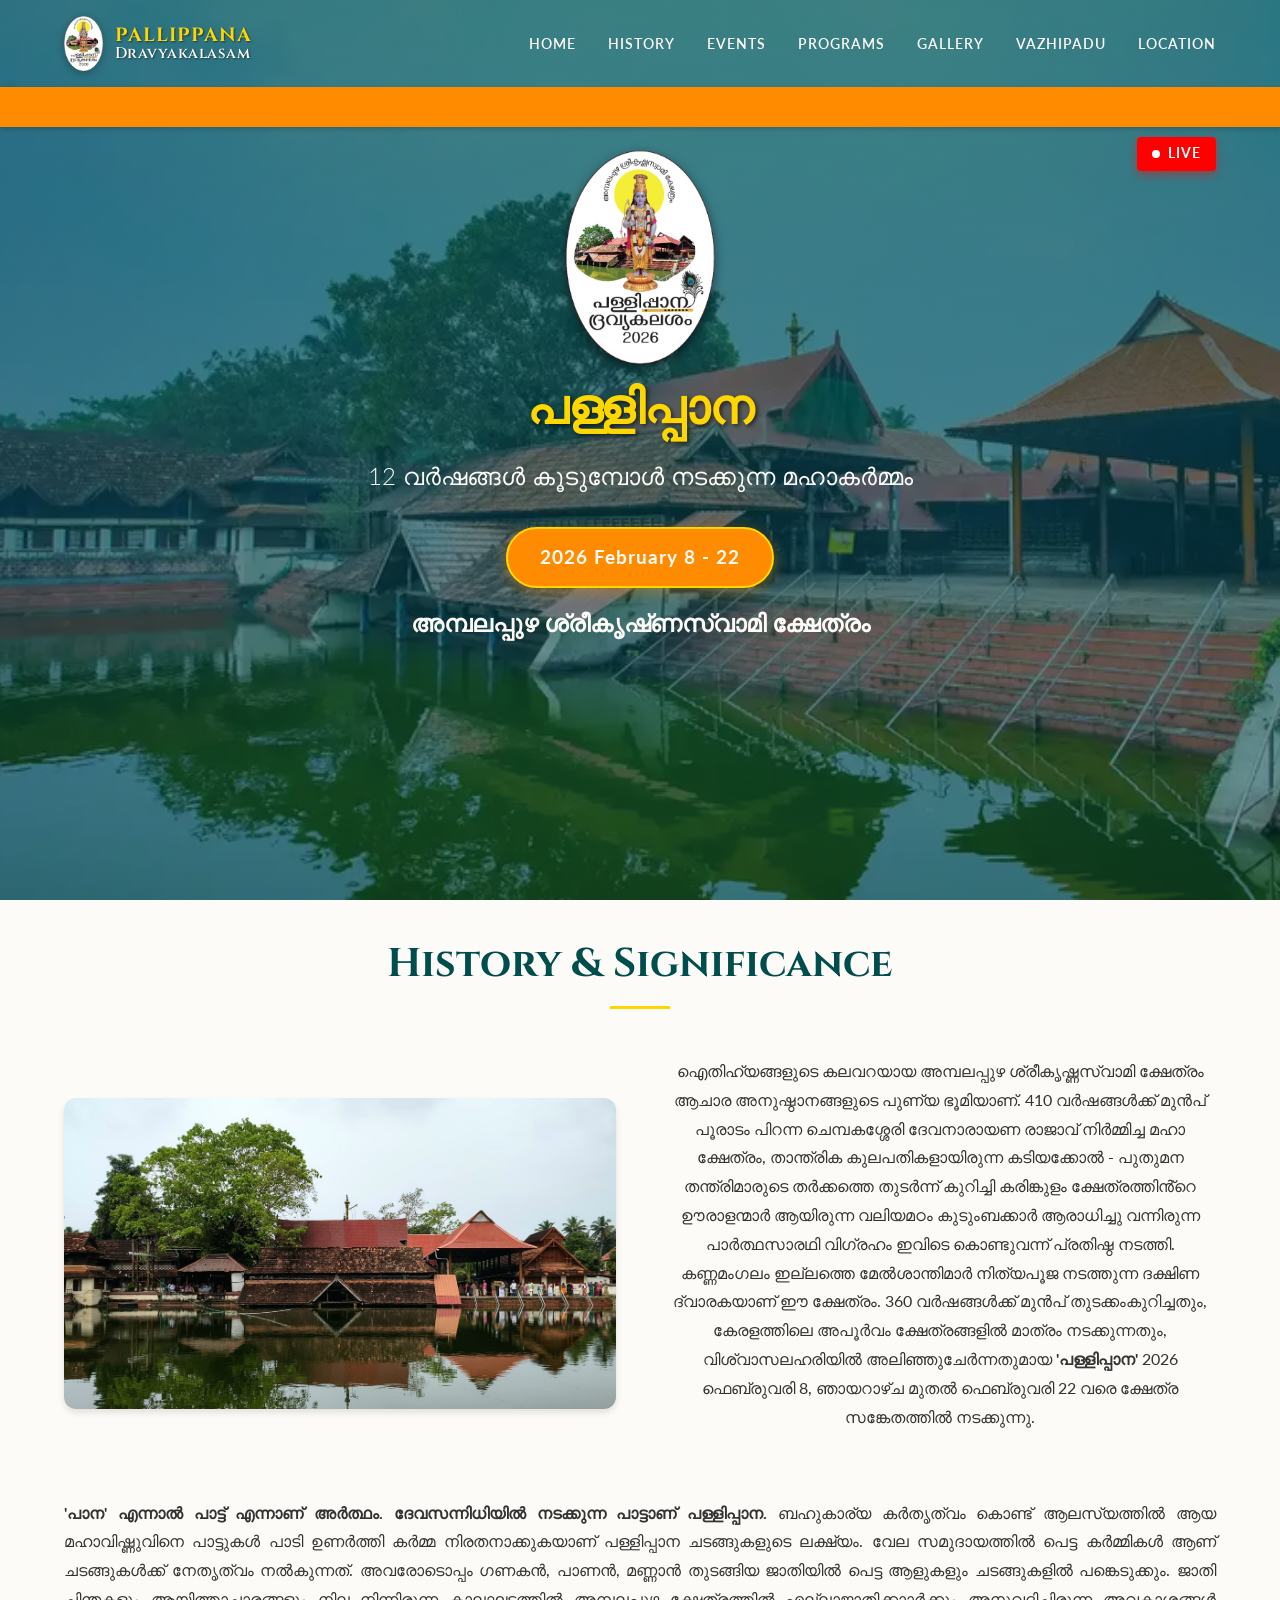
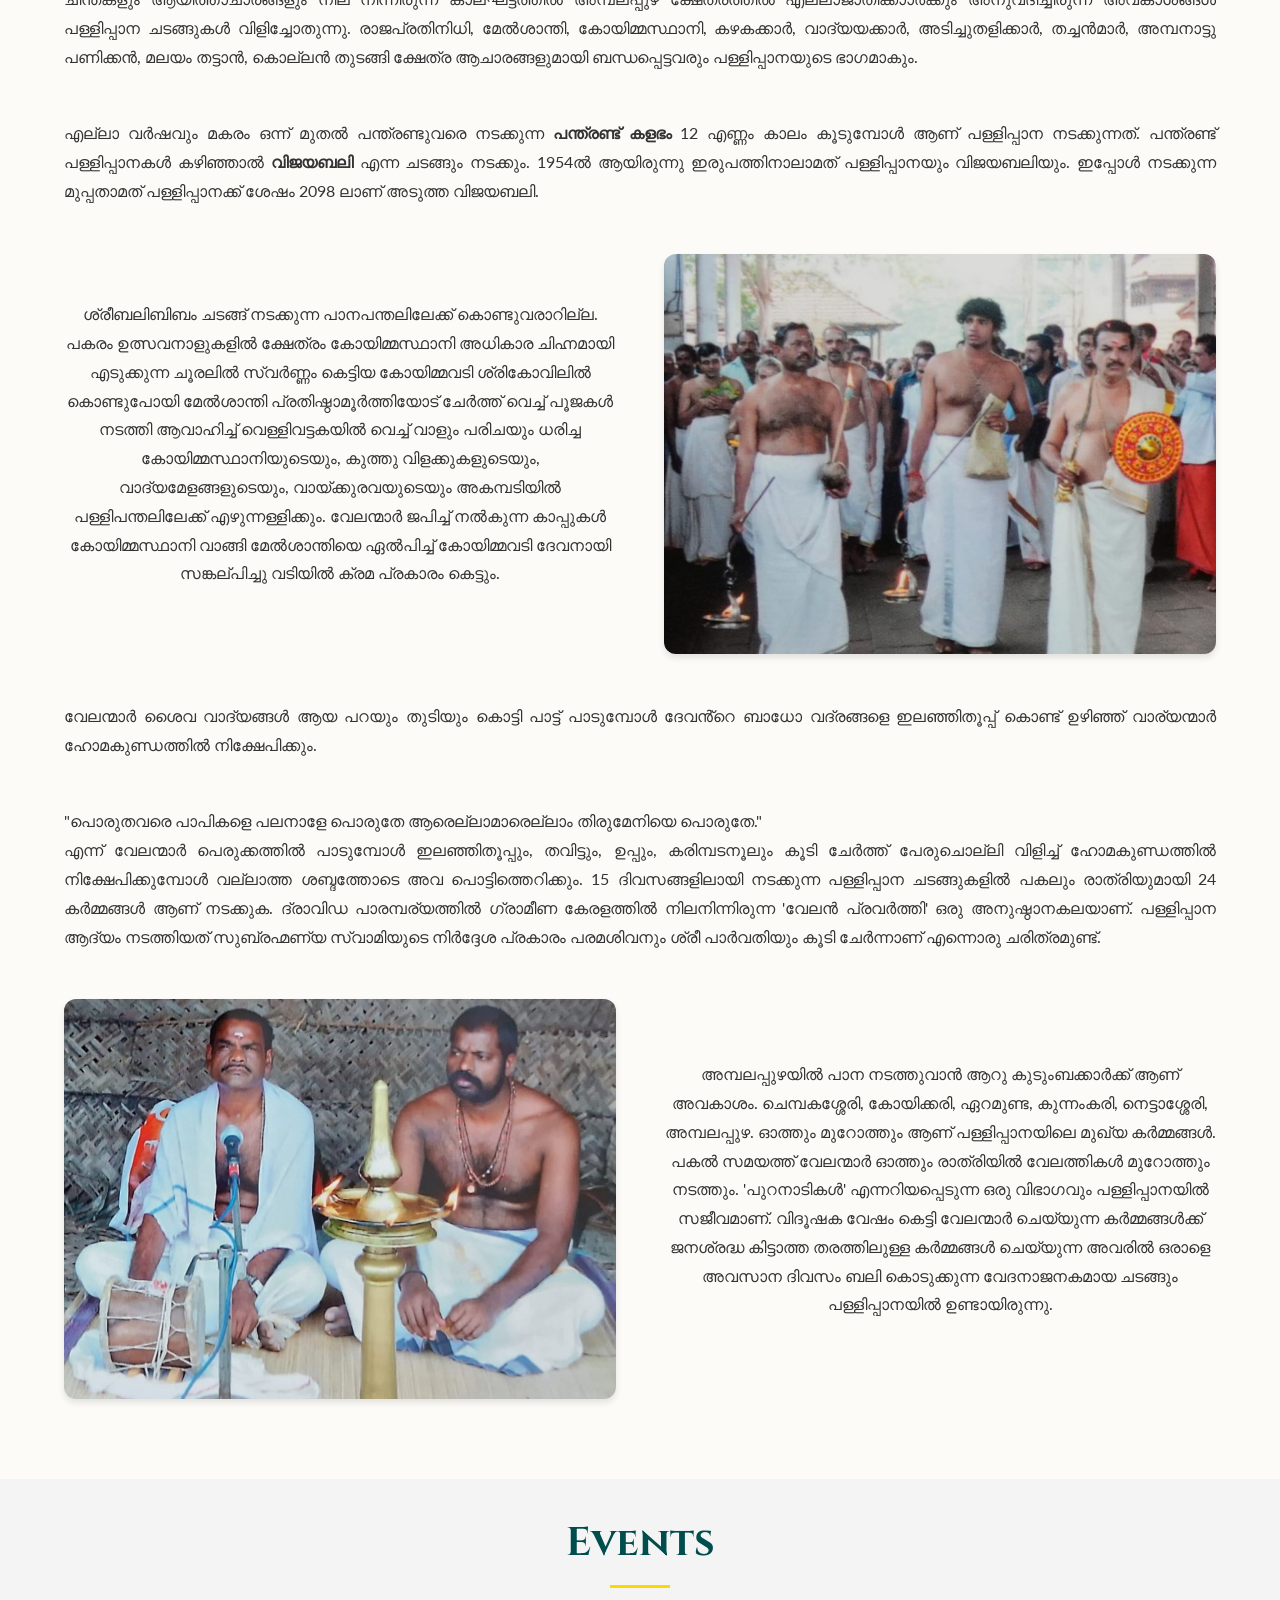
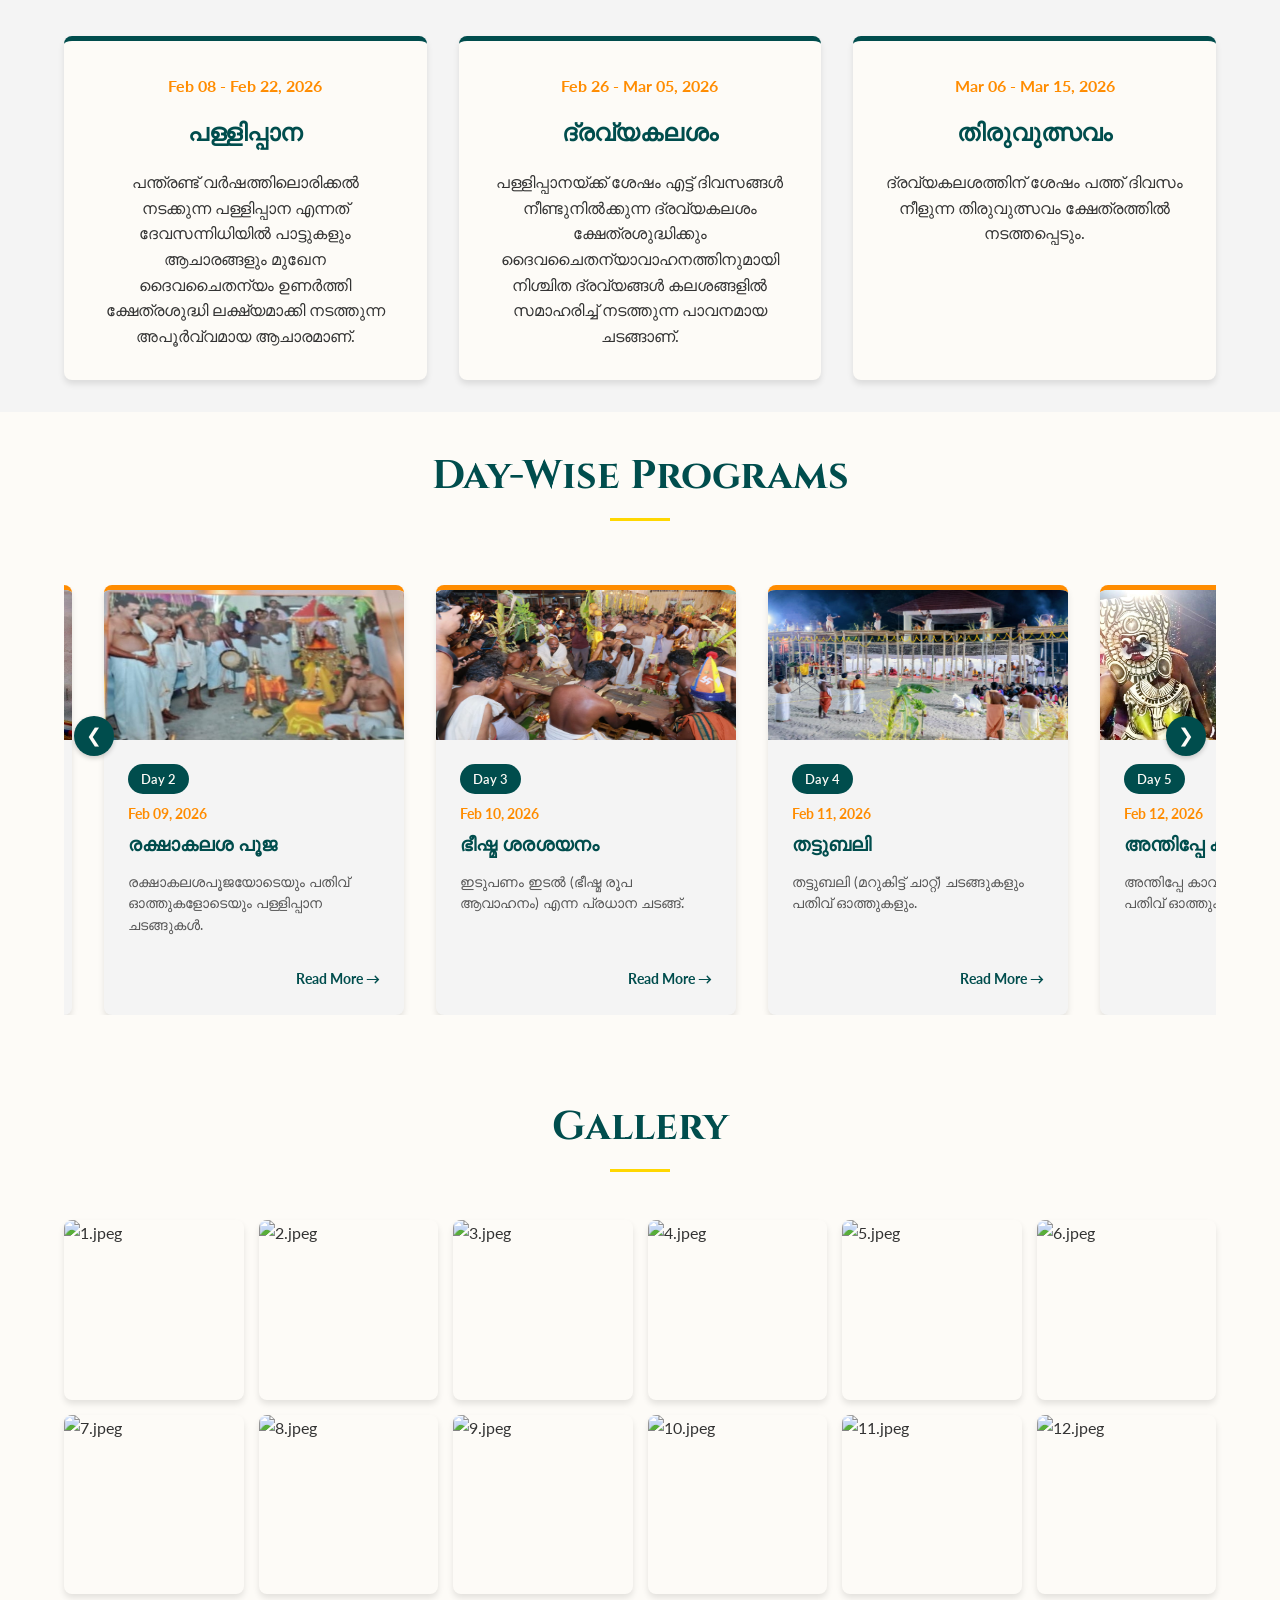
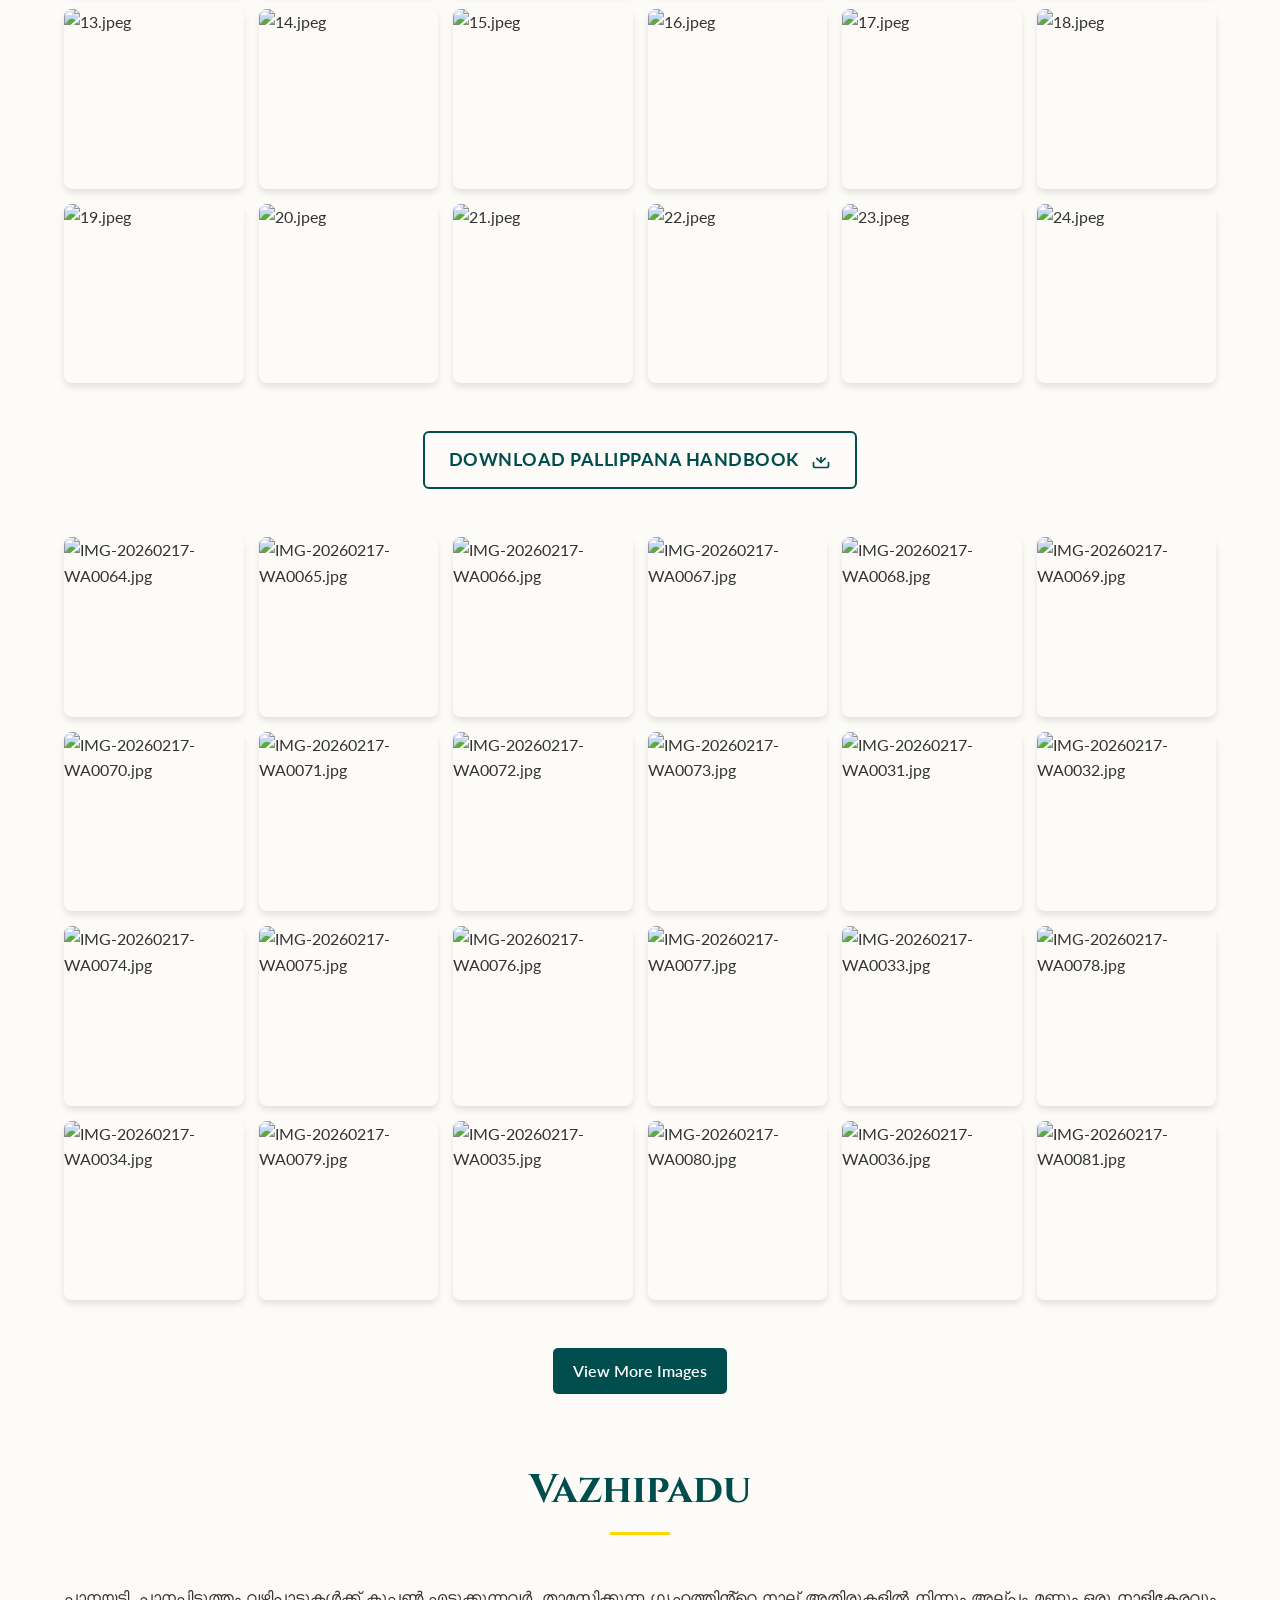
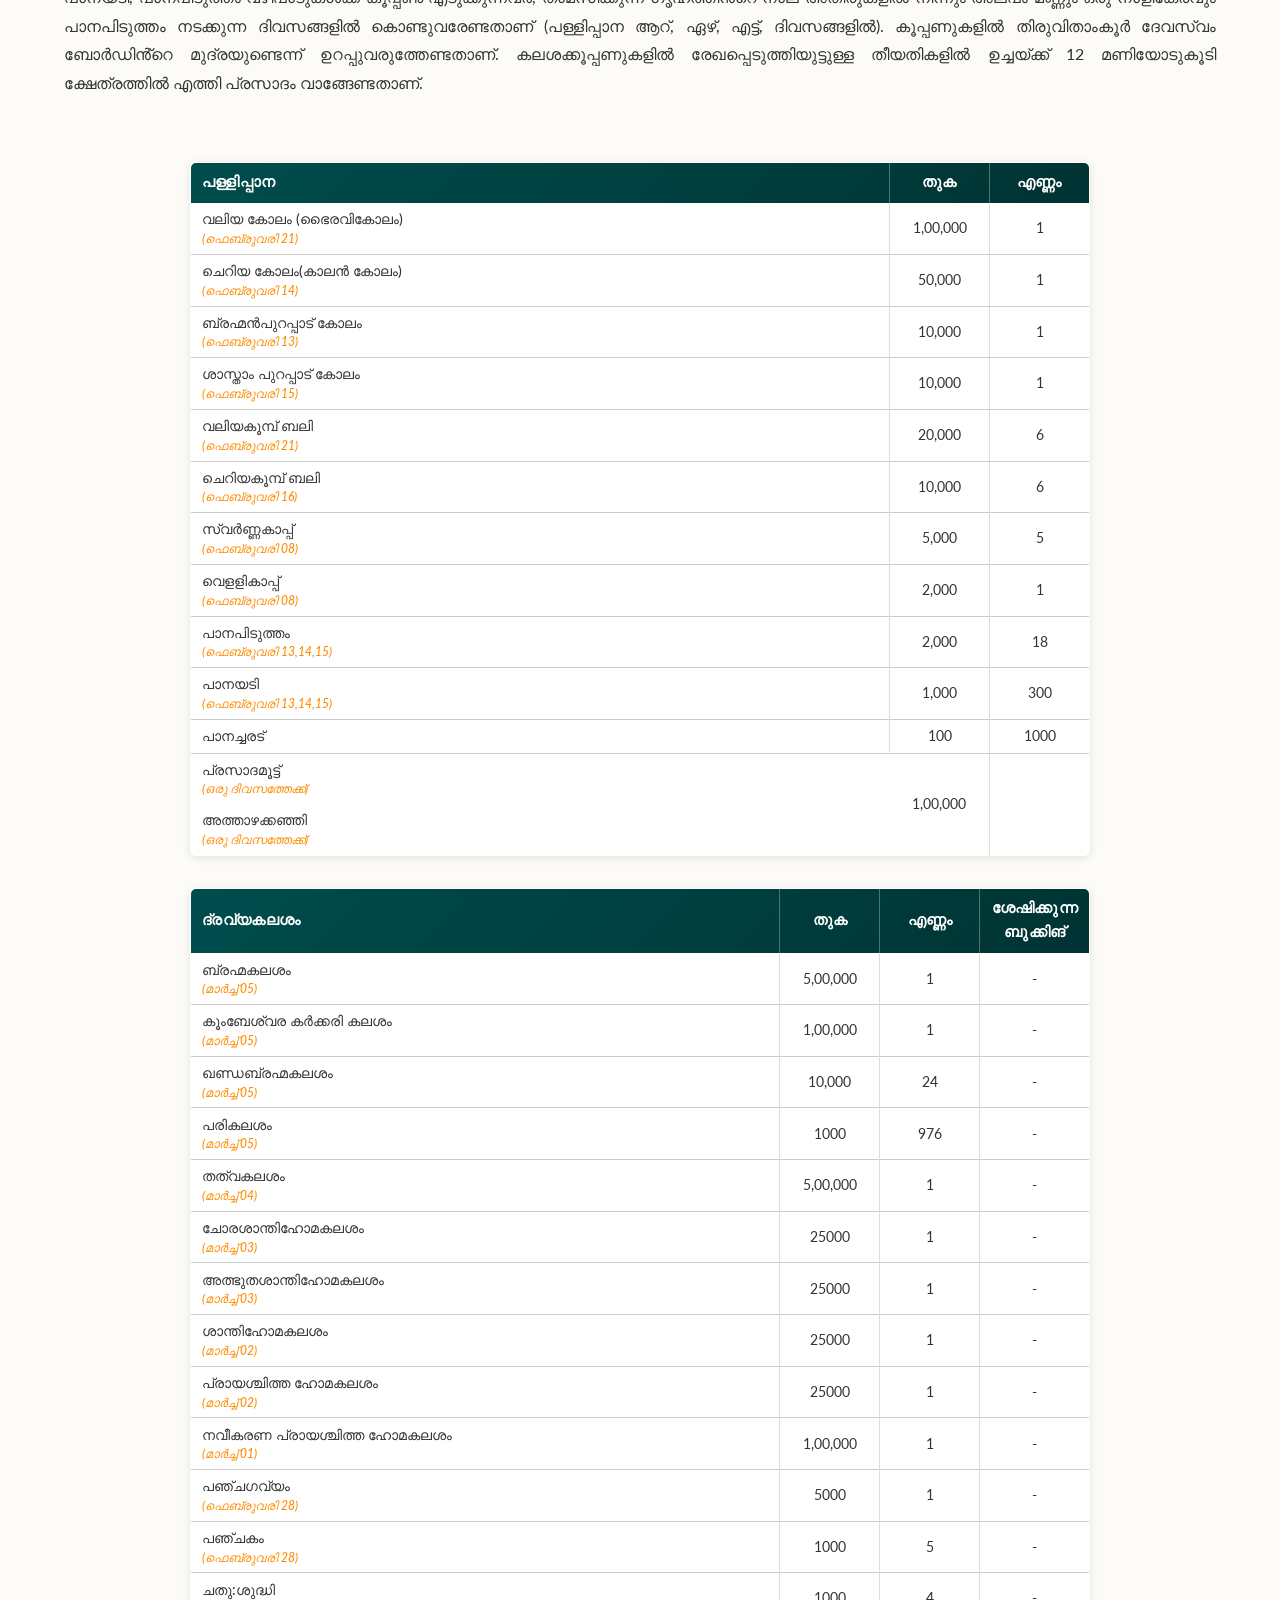
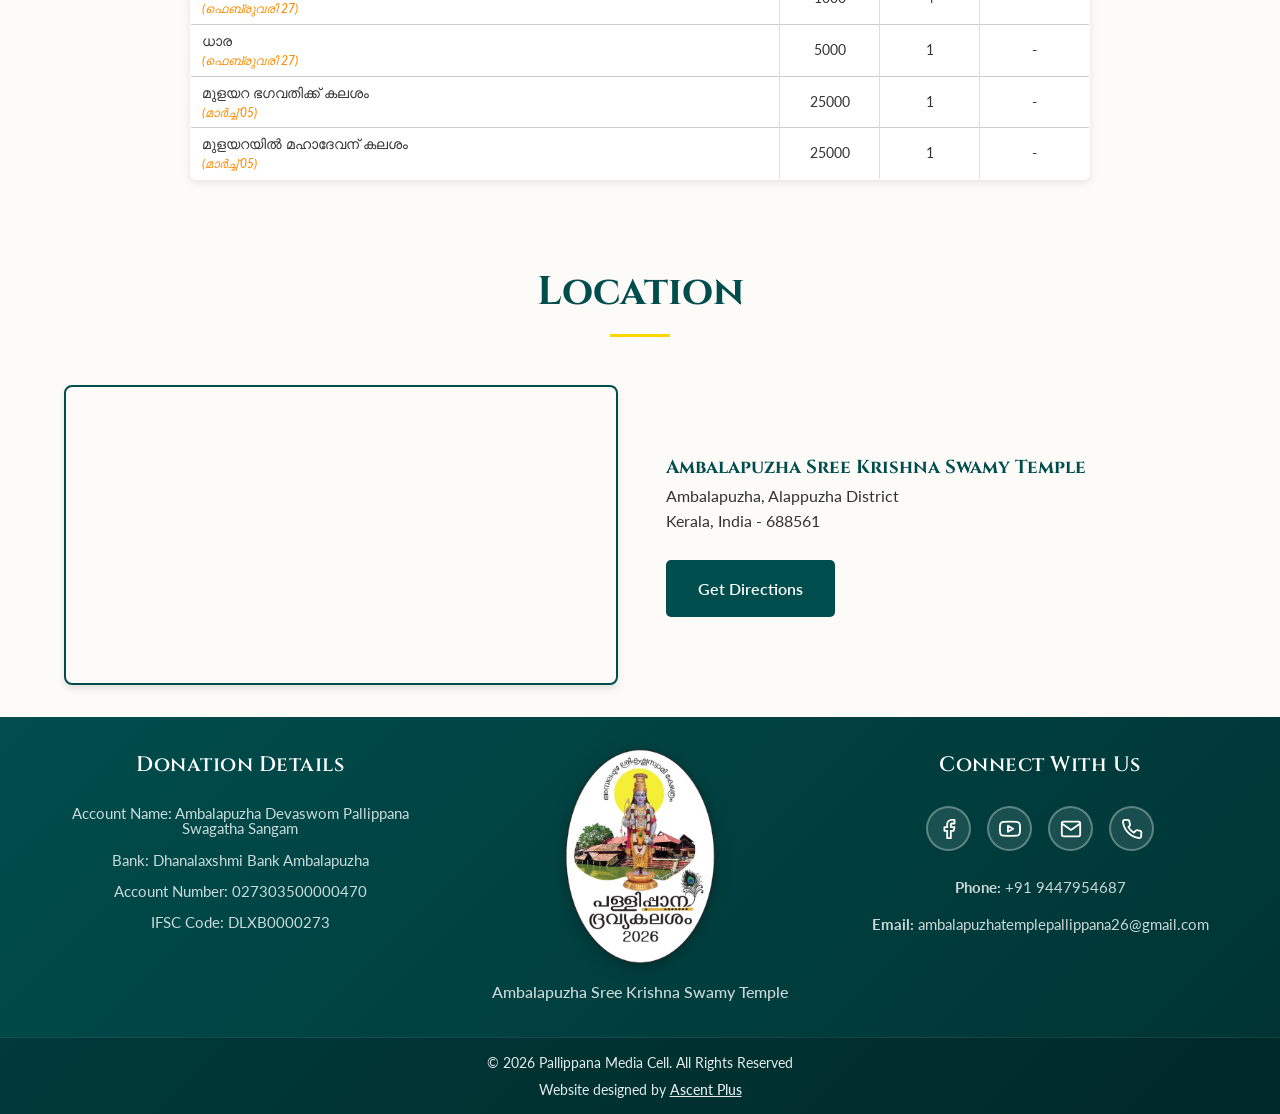
==== commit 90417616: "Add files via upload" ====
--- a/index.html
+++ b/index.html
@@ -68,9 +68,9 @@
         <div class="news-ticker-container">
             <div class="ticker-wrapper">
                 <div class="ticker-content">
-                    ഇന്നത്തെ (19-02, വ്യാഴം) ചടങ്ങുകൾ: കിടങ്ങ് ബലി, കരകളിൽ ശത്രു എടുപ്പ്, ഓത്ത്, മുറോത്ത്
+                    ഇന്നത്തെ (20-02, വെള്ളി) ചടങ്ങുകൾ: കരകളിൽ ശത്രു എടുപ്പ്, ഓത്ത്, മുറോത്ത്
                     &nbsp;|&nbsp;
-                    നാളത്തെ (20-02, വെള്ളി) ചടങ്ങുകൾ: കരകളിൽ ശത്രു എടുപ്പ്, ഓത്ത്, മുറോത്ത്
+                    നാളത്തെ (21-02, ശനി) ചടങ്ങുകൾ: വലിയ കൂമ്പ്ബലി, വലിയകോലം, മധു എഴുന്നള്ളിപ്പ്, ഓത്ത്, മുറോത്ത്
                     &nbsp;|&nbsp;
                     പള്ളിപ്പാന ചടങ്ങുകളുടെ തത്സമയ സംപ്രേക്ഷണം യൂട്യൂബ് ചാനലിൽ ലഭ്യമാണ്.
                 </div>
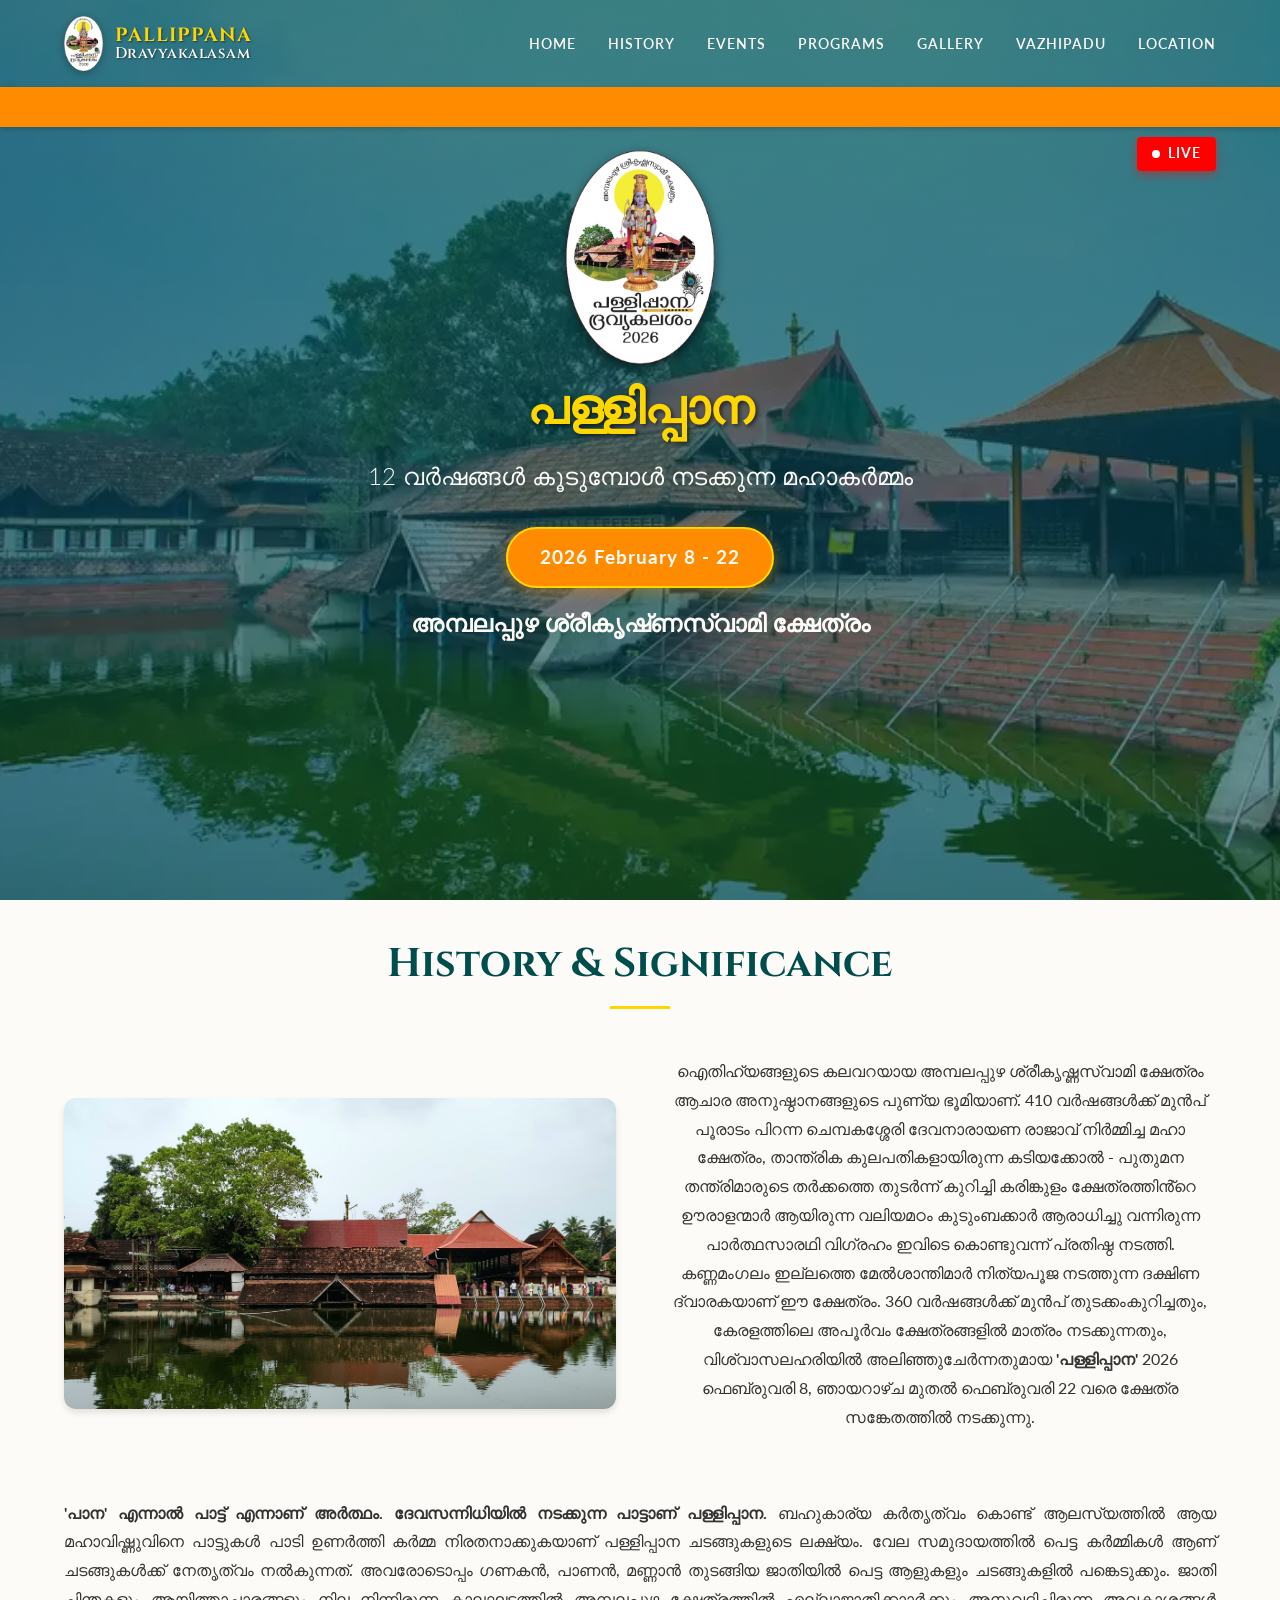
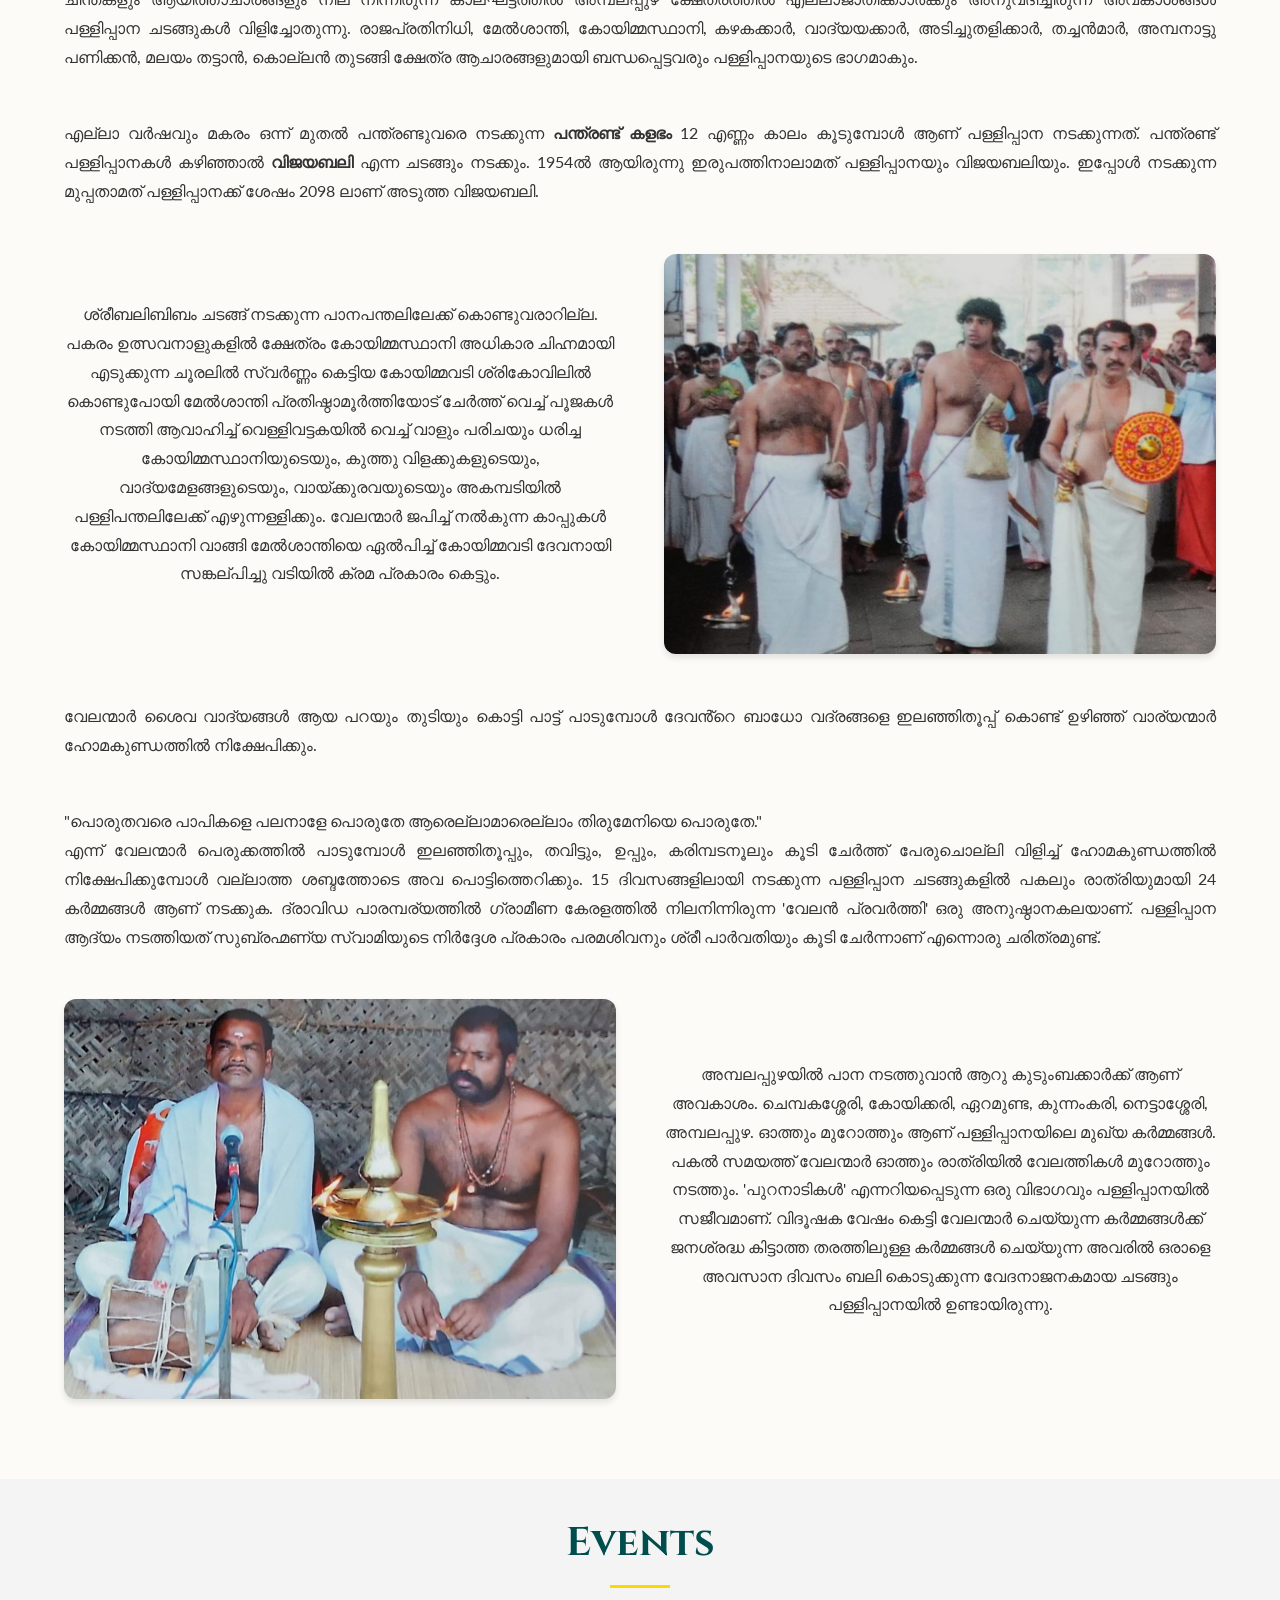
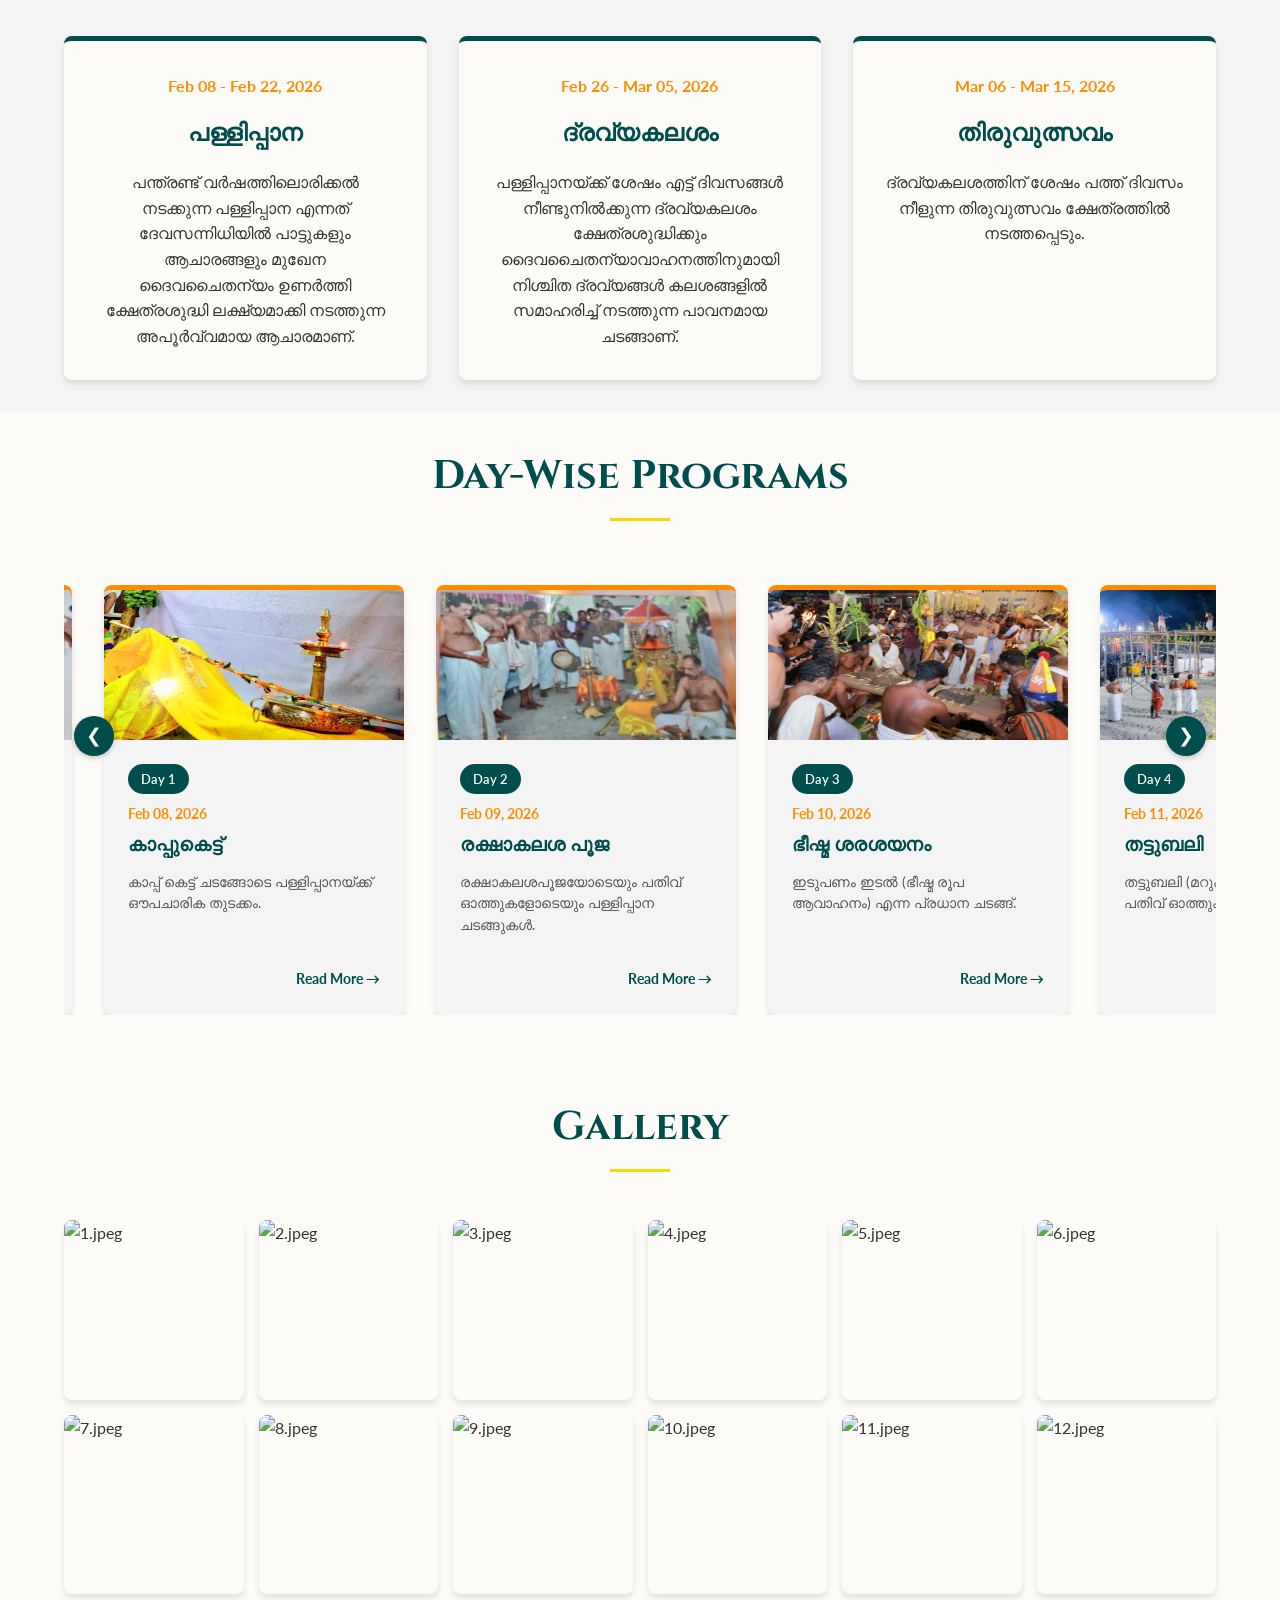
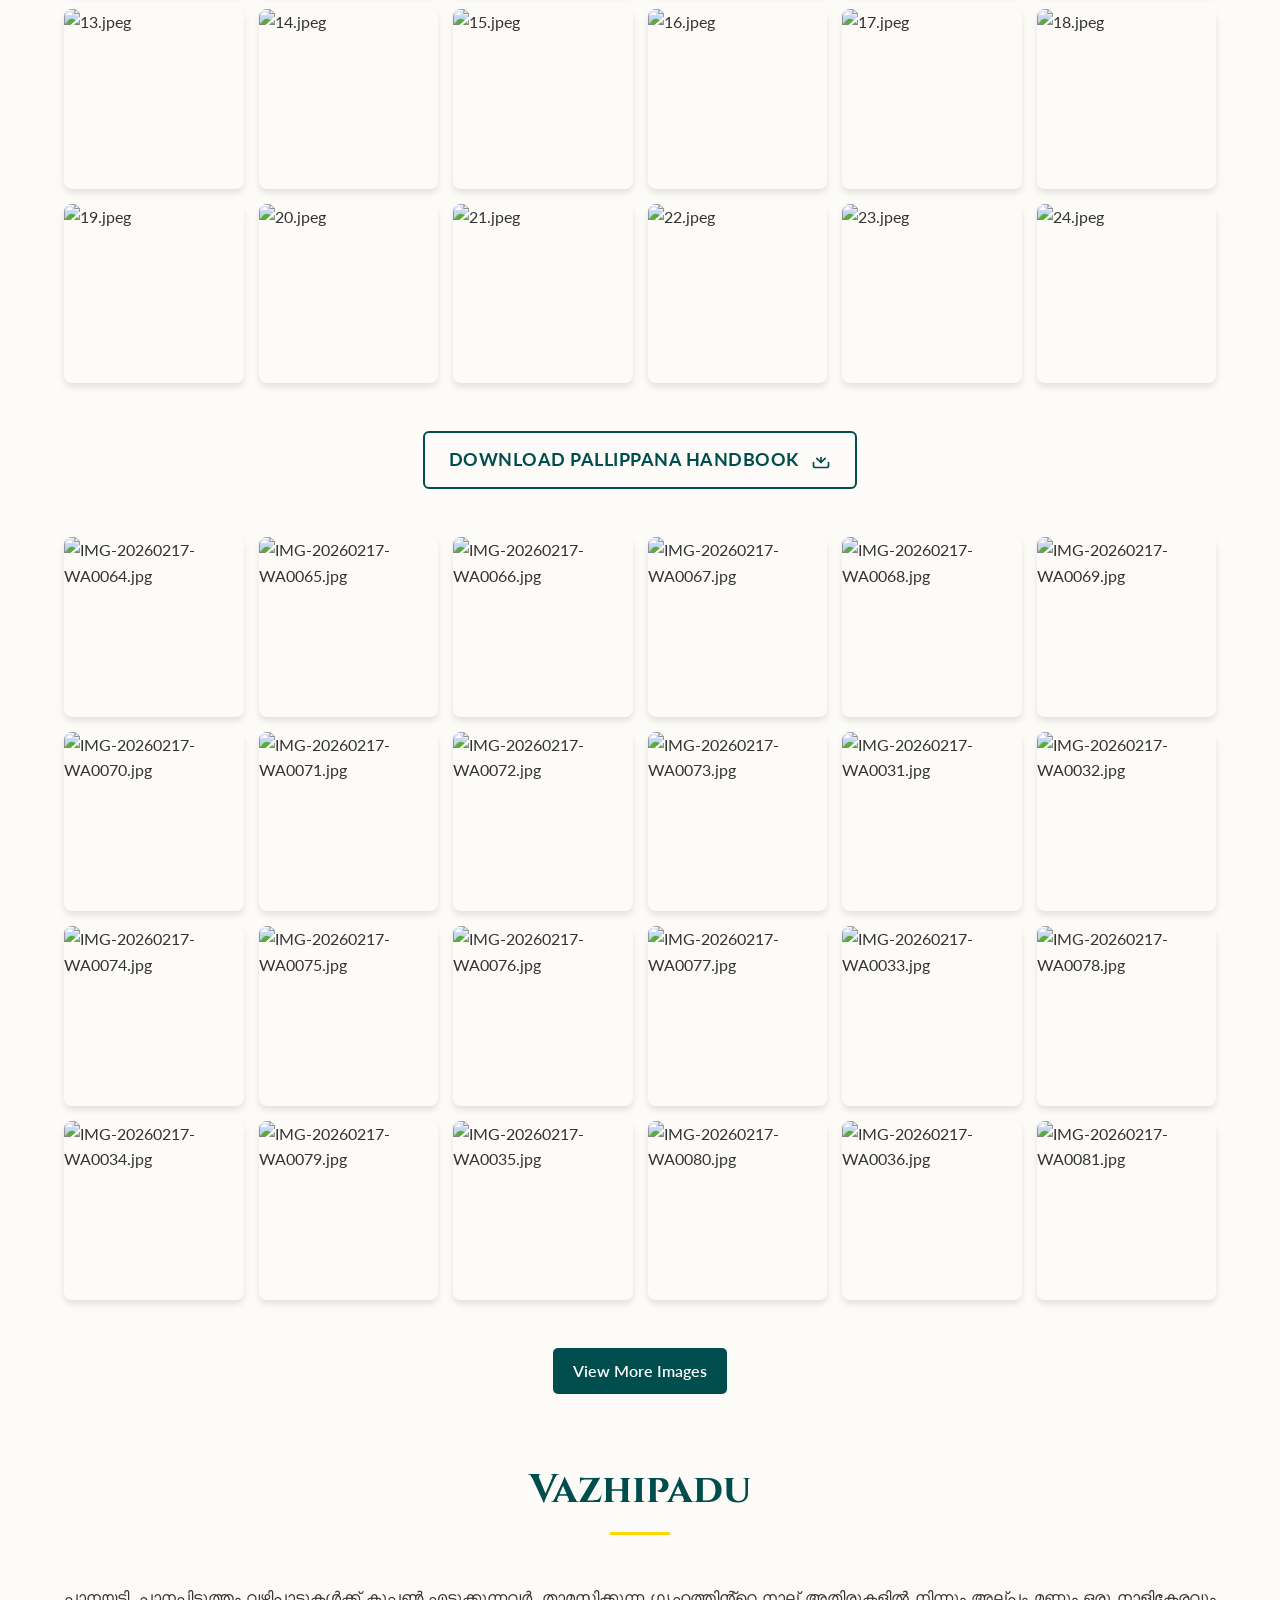
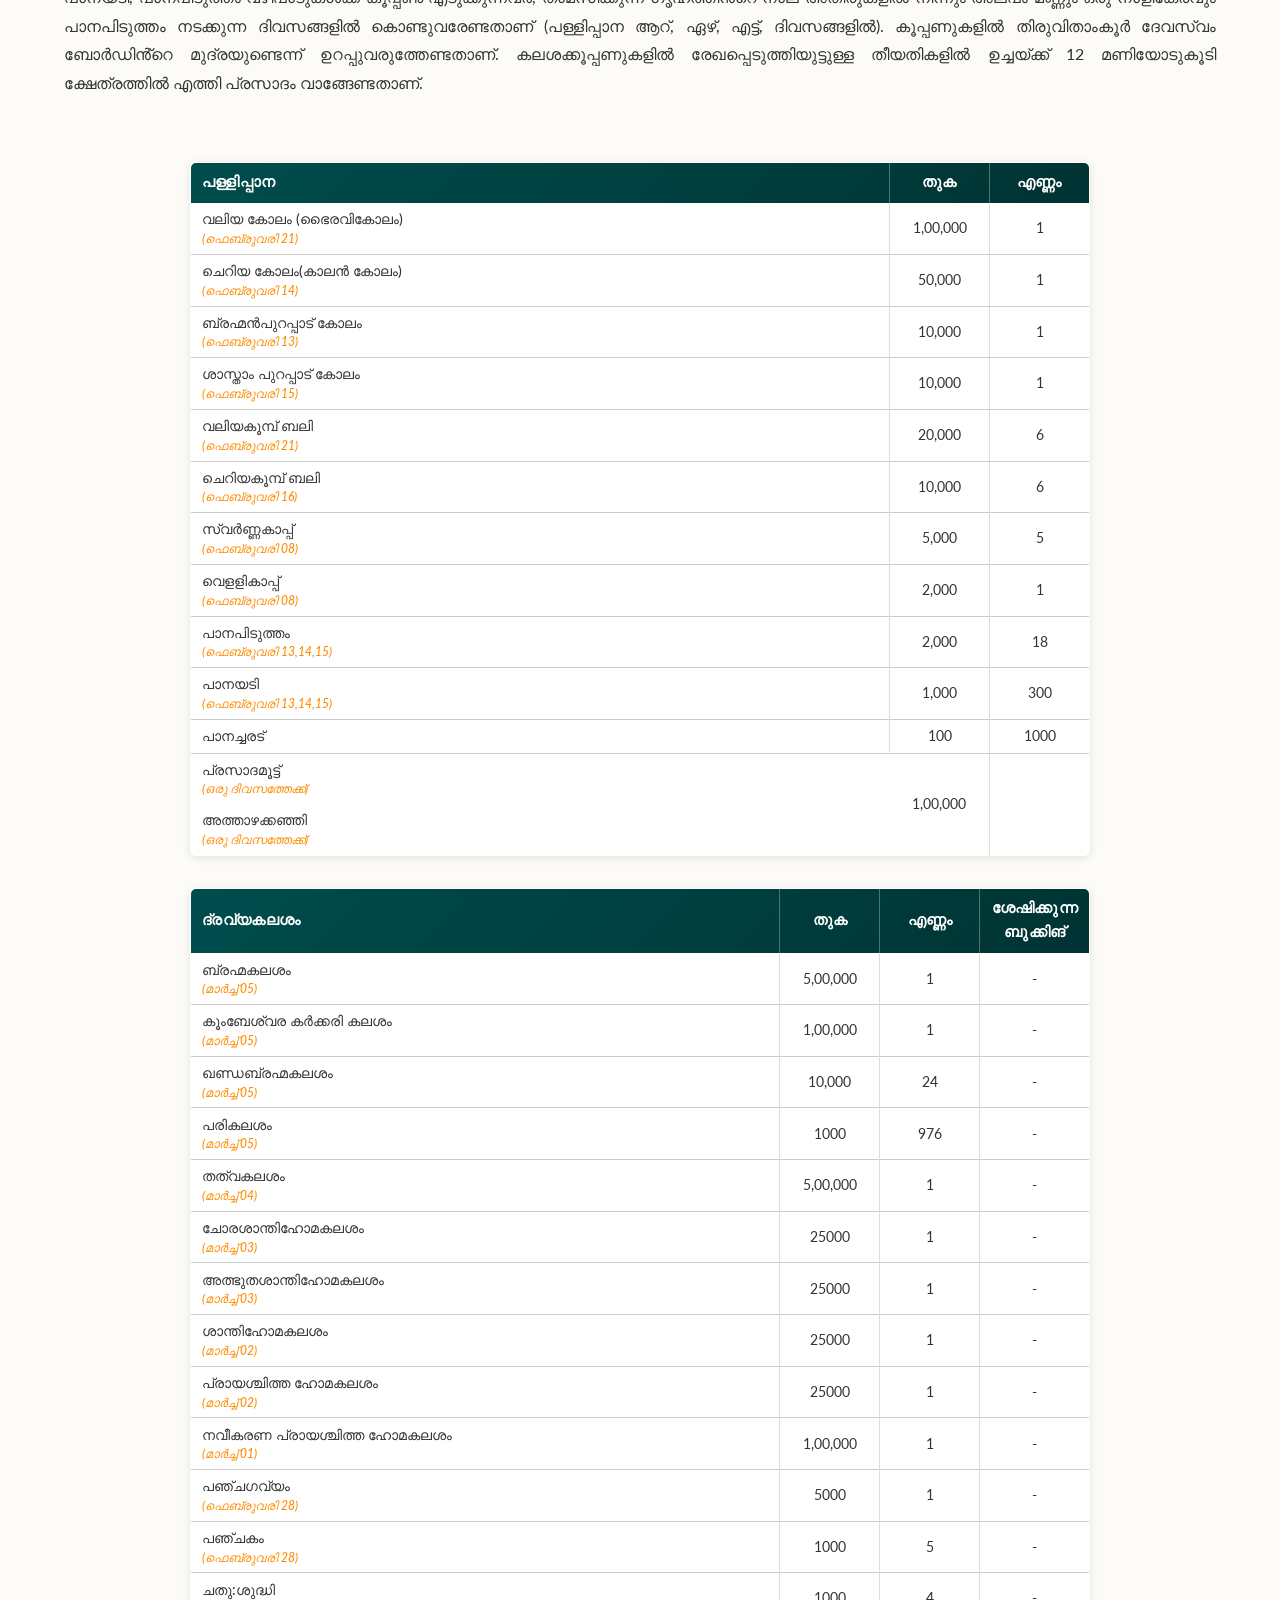
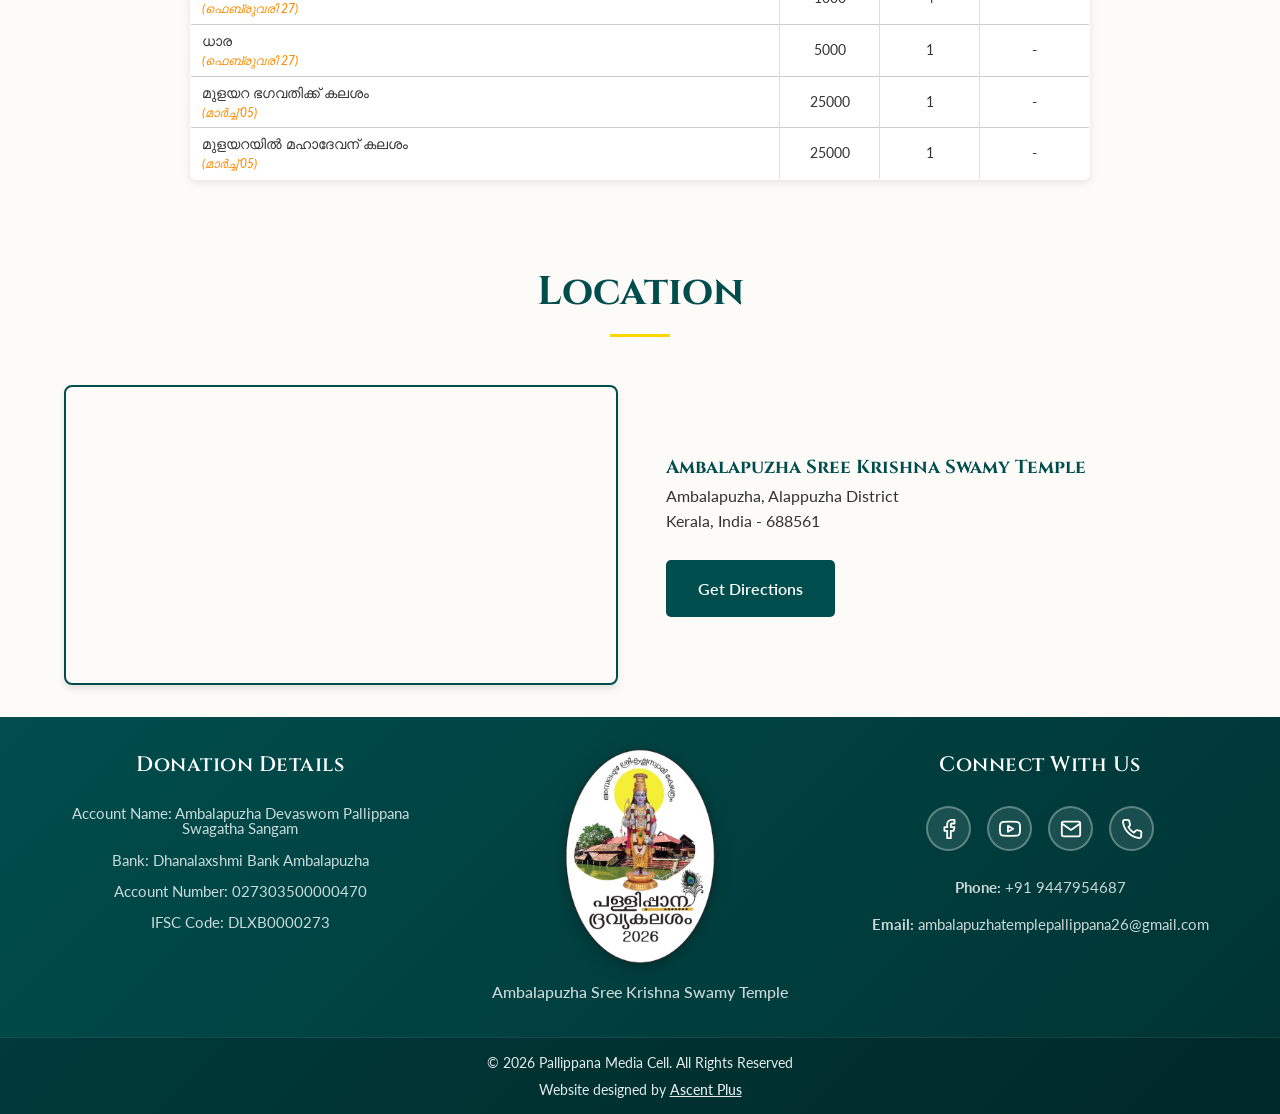
==== commit adc37fc8: "Add files via upload" ====
--- a/index.html
+++ b/index.html
@@ -68,9 +68,9 @@
         <div class="news-ticker-container">
             <div class="ticker-wrapper">
                 <div class="ticker-content">
-                    ഇന്നത്തെ (20-02, വെള്ളി) ചടങ്ങുകൾ: കരകളിൽ ശത്രു എടുപ്പ്, ഓത്ത്, മുറോത്ത്
+                    ഇന്നത്തെ (21-02, ശനി) ചടങ്ങുകൾ: വലിയ കൂമ്പ്ബലി, വലിയ കോലം, വലിയ അടവി, മധു എഴുന്നള്ളിപ്പ്, ഓത്ത്, മുറോത്ത്
                     &nbsp;|&nbsp;
-                    നാളത്തെ (21-02, ശനി) ചടങ്ങുകൾ: വലിയ കൂമ്പ്ബലി, വലിയകോലം, മധു എഴുന്നള്ളിപ്പ്, ഓത്ത്, മുറോത്ത്
+                    നാളത്തെ (22-02, ഞായർ) ചടങ്ങുകൾ: ഓത്ത്, മുറോത്ത്, കപ്പ് അഴിക്കൽ, കോഴിയെ പുറത്തെടുക്കൽ, പള്ളിപ്പാന ഫലനിർണയവും സമാപനവും
                     &nbsp;|&nbsp;
                     പള്ളിപ്പാന ചടങ്ങുകളുടെ തത്സമയ സംപ്രേക്ഷണം യൂട്യൂബ് ചാനലിൽ ലഭ്യമാണ്.
                 </div>
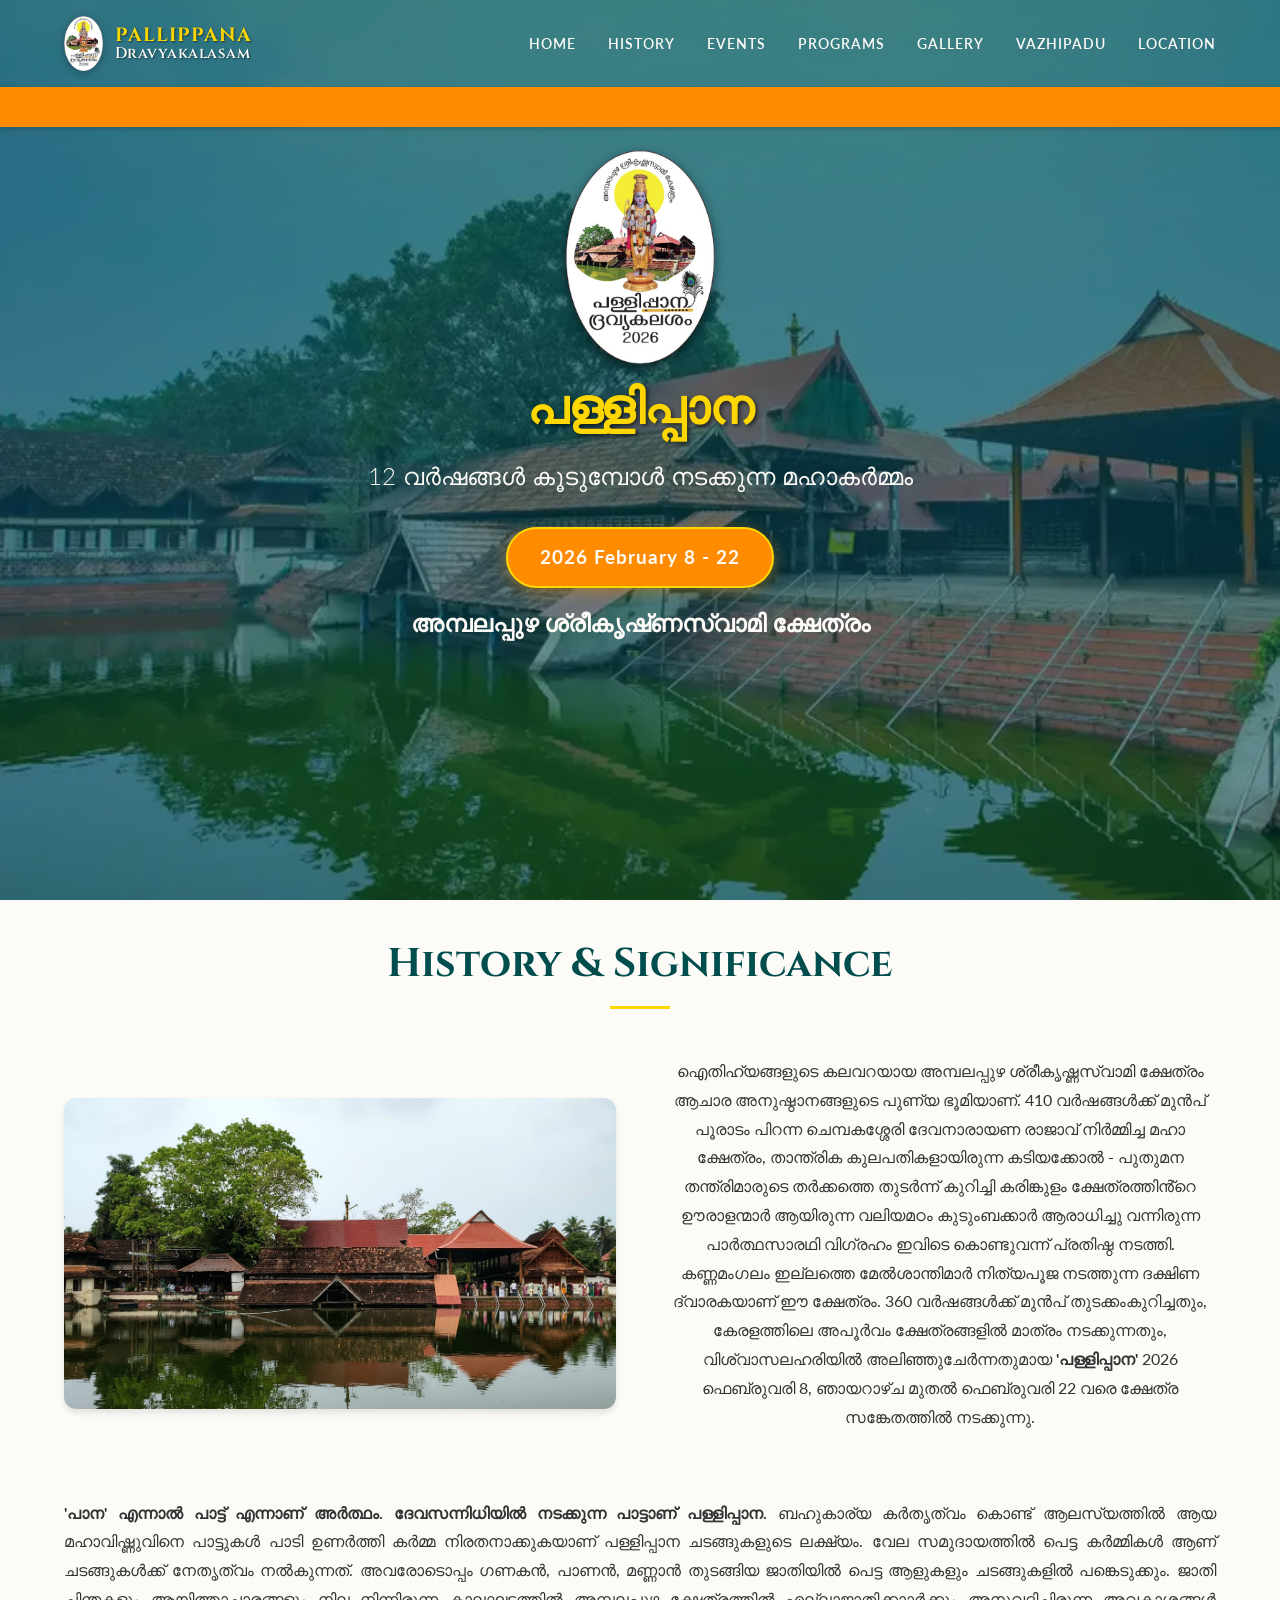
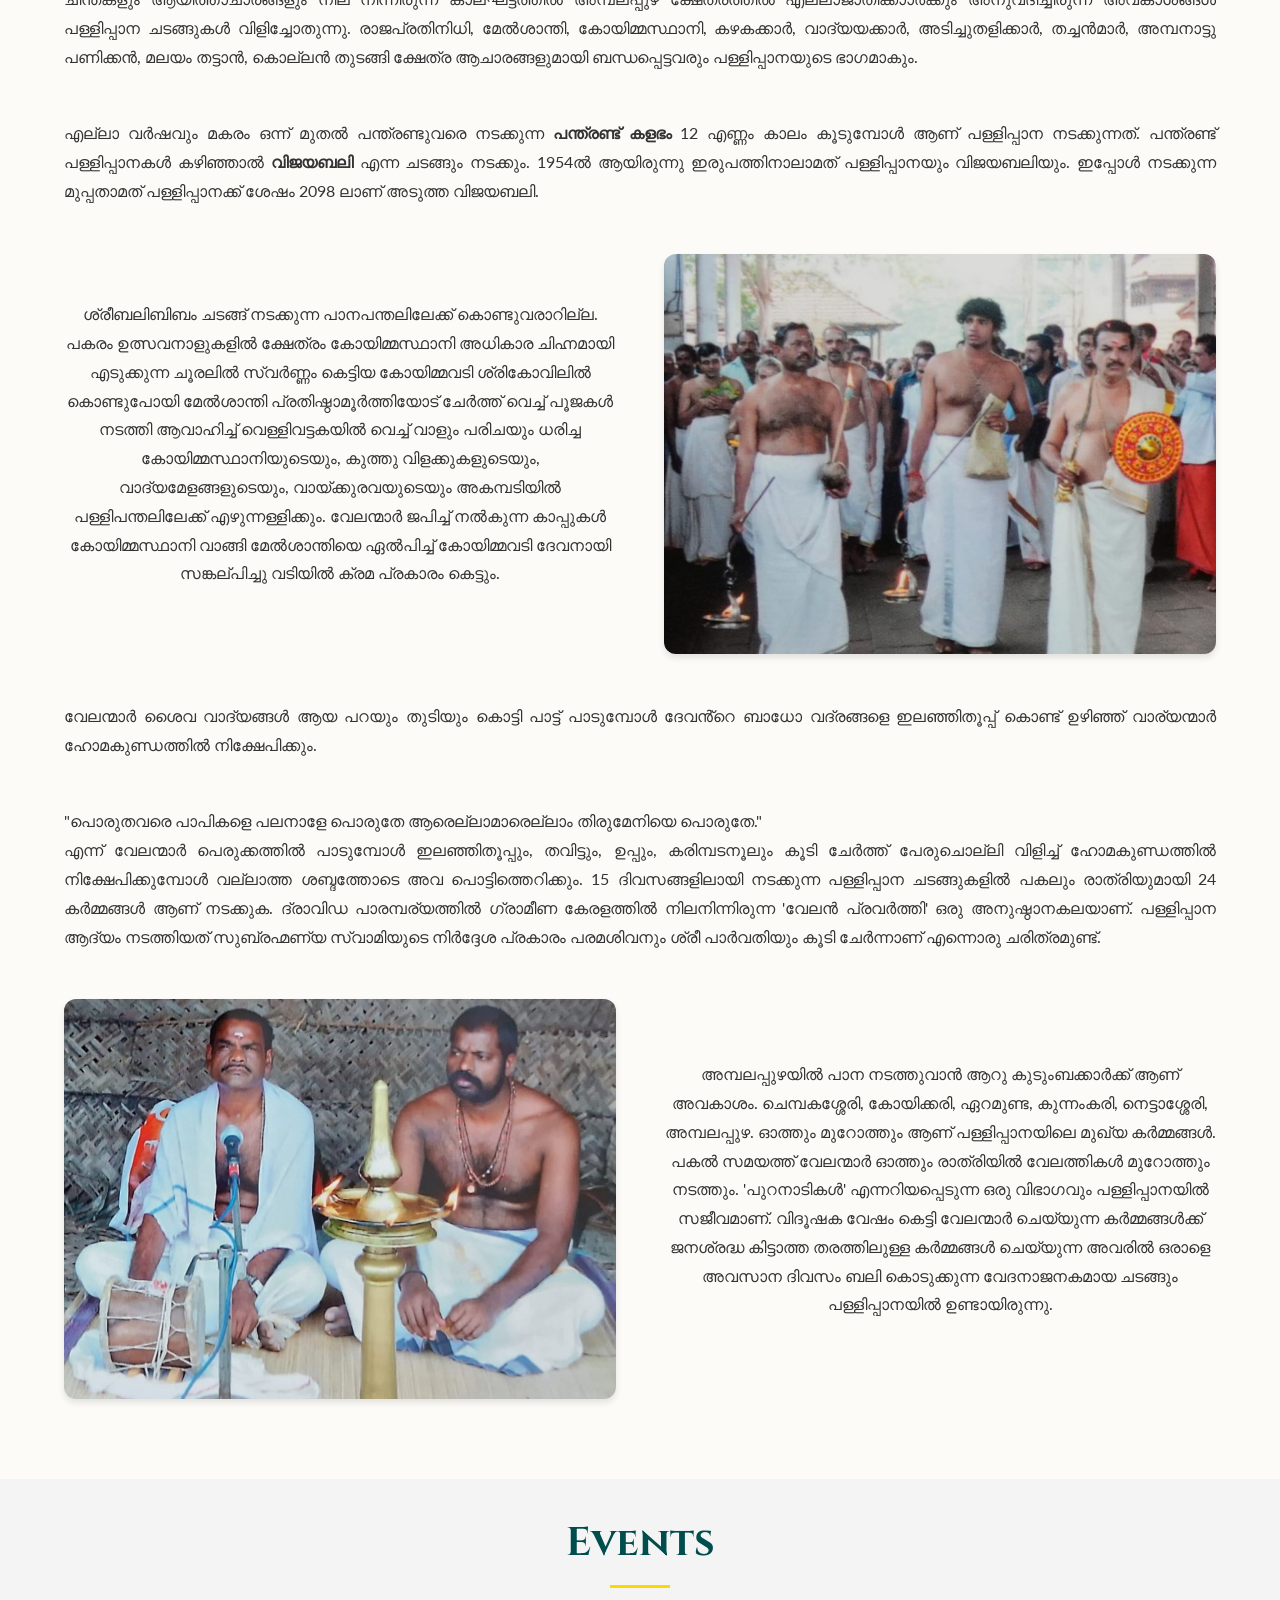
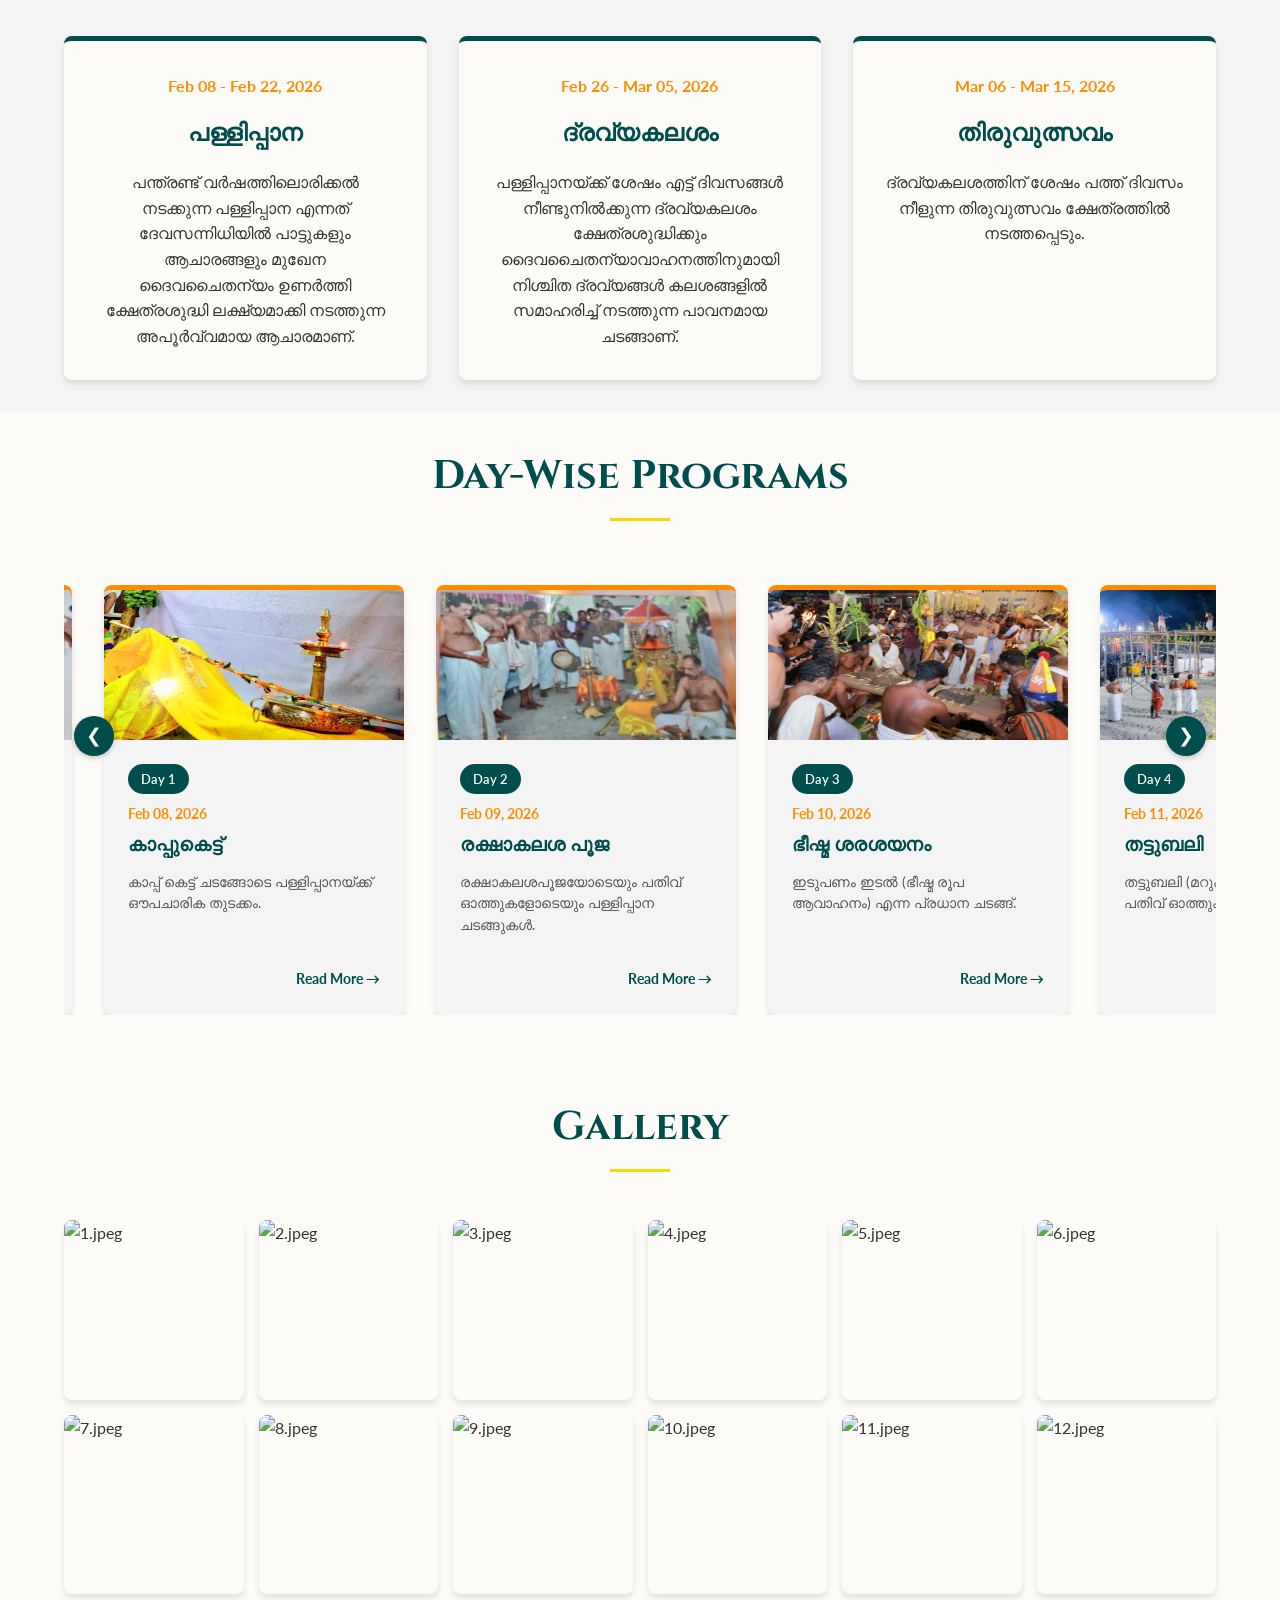
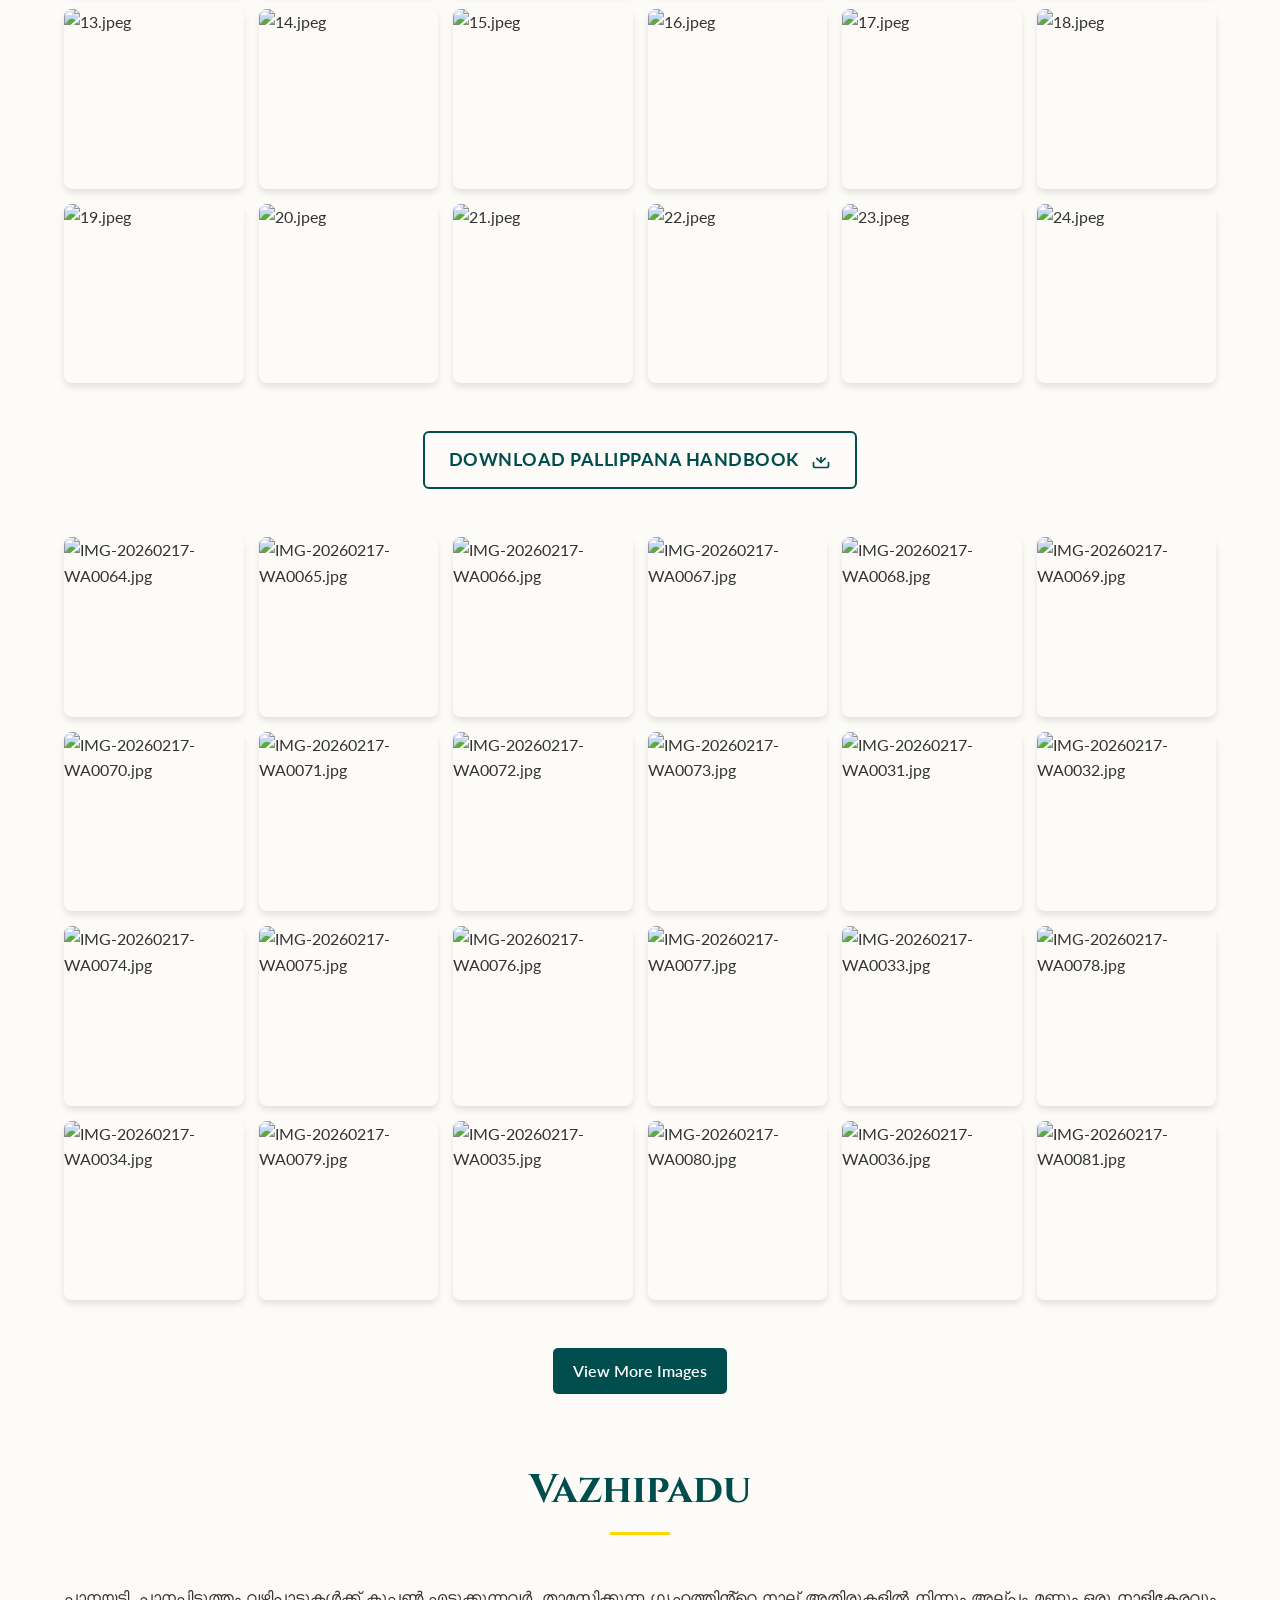
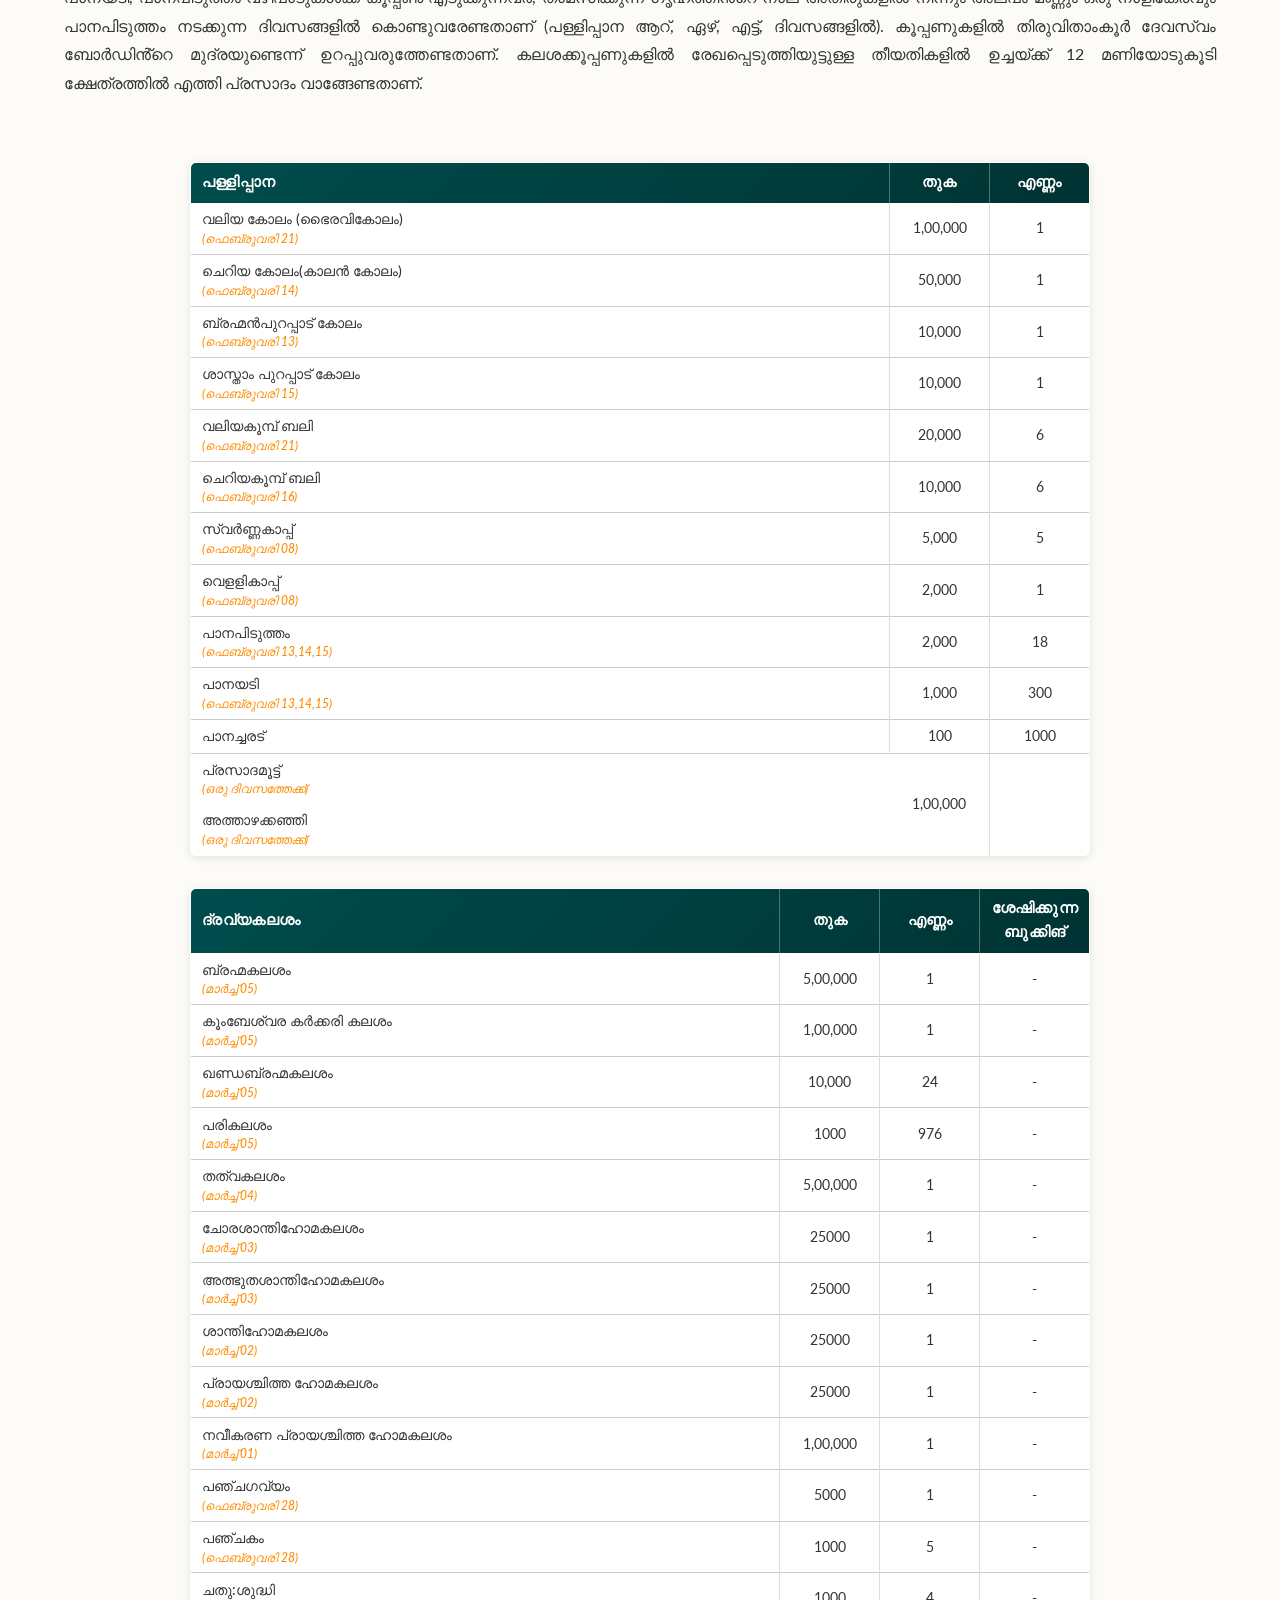
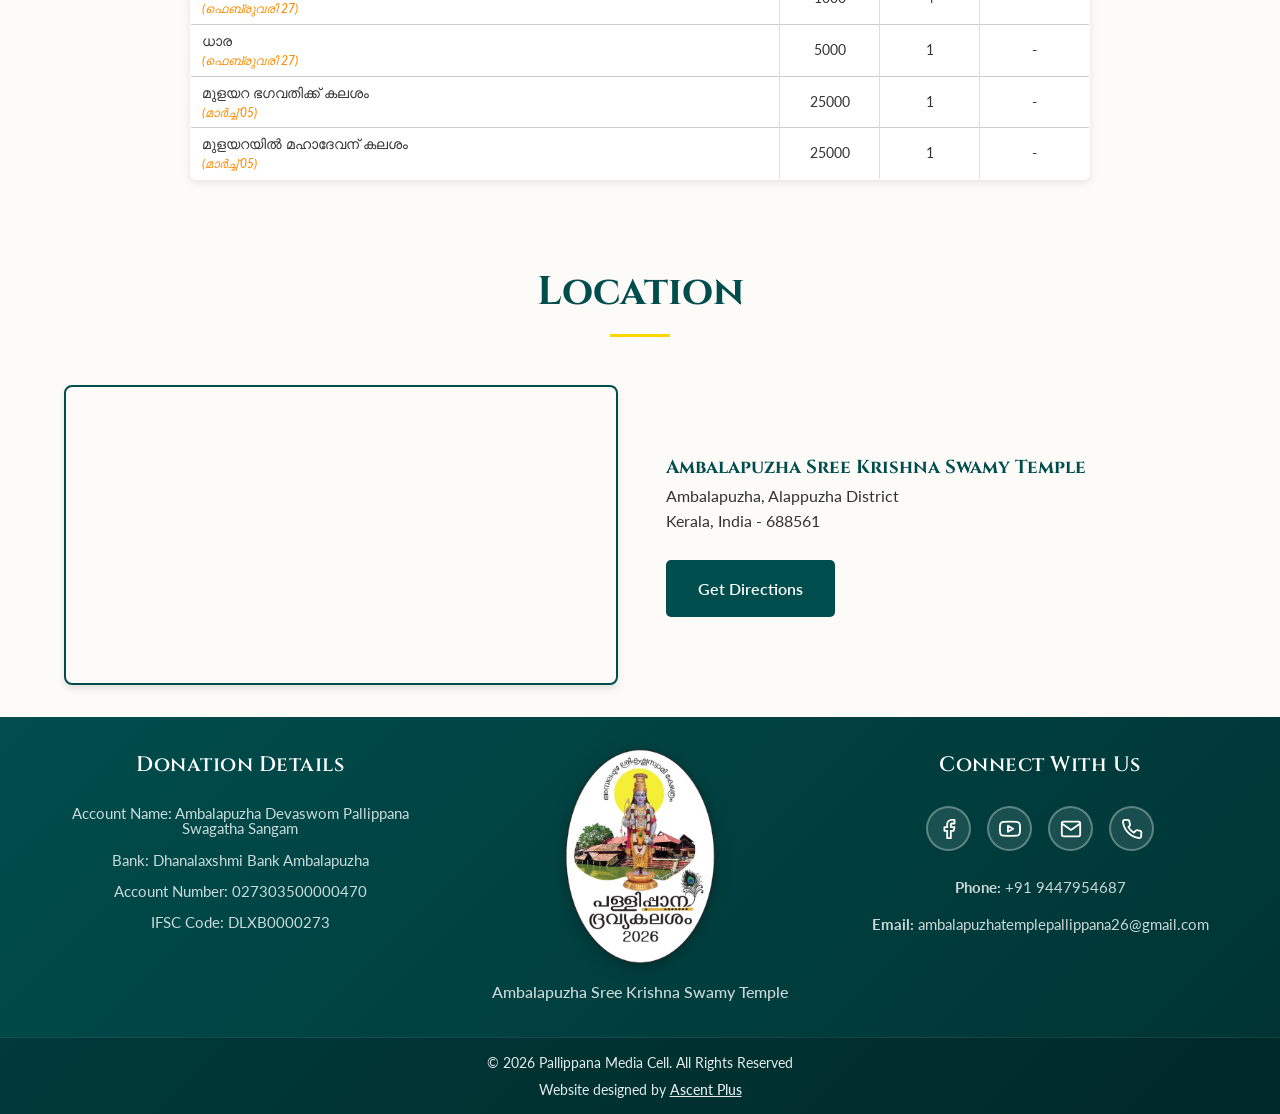
==== commit 00cdf991: "Add files via upload" ====
--- a/index.html
+++ b/index.html
@@ -68,17 +68,17 @@
         <div class="news-ticker-container">
             <div class="ticker-wrapper">
                 <div class="ticker-content">
-                    ഇന്നത്തെ (21-02, ശനി) ചടങ്ങുകൾ: വലിയ കൂമ്പ്ബലി, വലിയ കോലം, വലിയ അടവി, മധു എഴുന്നള്ളിപ്പ്, ഓത്ത്, മുറോത്ത്
+                    പള്ളിപ്പാന ചടങ്ങുകൾ സമാപിച്ചു.
                     &nbsp;|&nbsp;
-                    നാളത്തെ (22-02, ഞായർ) ചടങ്ങുകൾ: ഓത്ത്, മുറോത്ത്, കപ്പ് അഴിക്കൽ, കോഴിയെ പുറത്തെടുക്കൽ, പള്ളിപ്പാന ഫലനിർണയവും സമാപനവും
+                    ദ്രവ്യകലശം ഫെബ്രുവരി 26 മുതൽ മാർച്ച് 5 വരെ.
                     &nbsp;|&nbsp;
-                    പള്ളിപ്പാന ചടങ്ങുകളുടെ തത്സമയ സംപ്രേക്ഷണം യൂട്യൂബ് ചാനലിൽ ലഭ്യമാണ്.
+                    തിരുവുത്സവം മാർച്ച് 6 മുതൽ മാർച്ച് 15 വരെ.
                 </div>
             </div>
         </div>
-        <a href="https://www.youtube.com/@AmbalapuzhaKshethram/streams" target="_blank" class="live-btn">
+        <!-- <a href="https://www.youtube.com/@AmbalapuzhaKshethram/streams" target="_blank" class="live-btn">
             LIVE
-        </a>
+        </a> -->
         <img src="images/logo.png" class="hero-logo fade-in" alt="Pallippana Logo">
         <h1 class="fade-in">പള്ളിപ്പാന</h1>
         <p class="fade-in">12 വർഷങ്ങൾ കൂടുമ്പോൾ നടക്കുന്ന മഹാകർമ്മം</p>
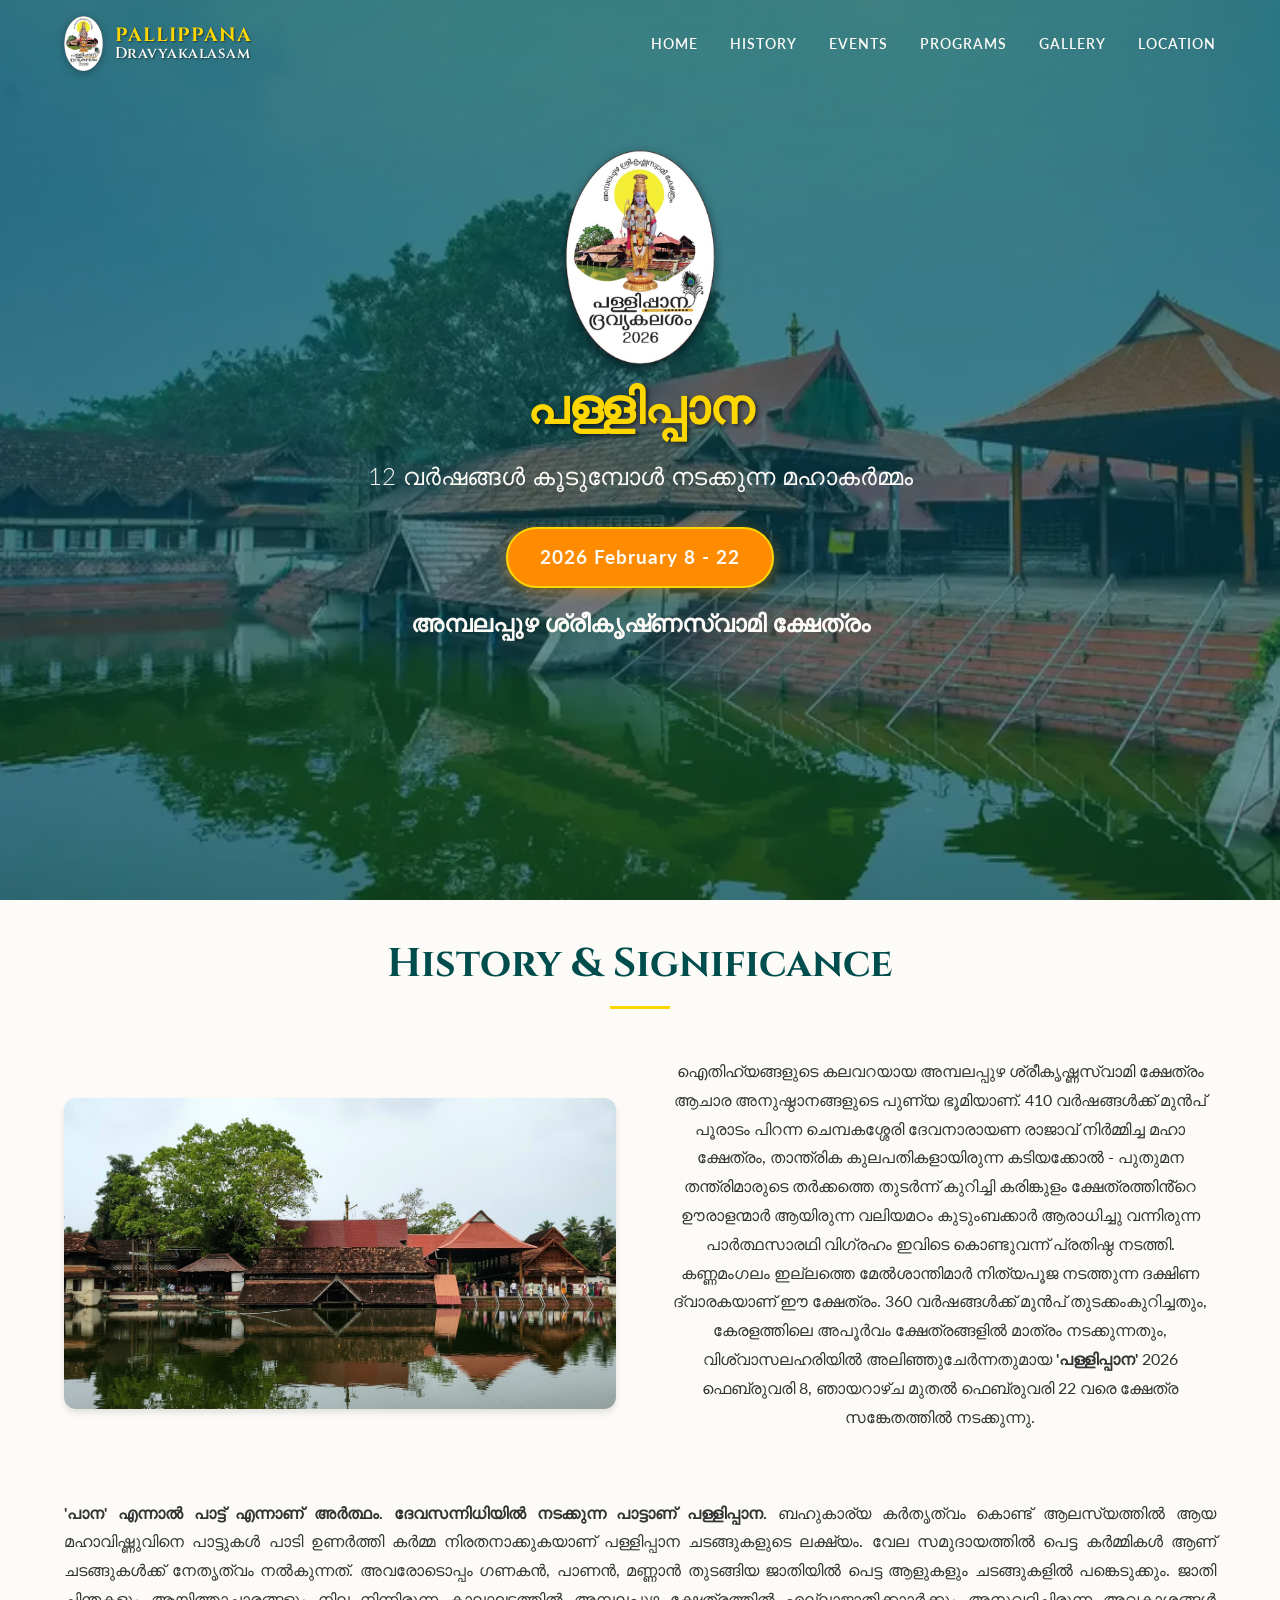
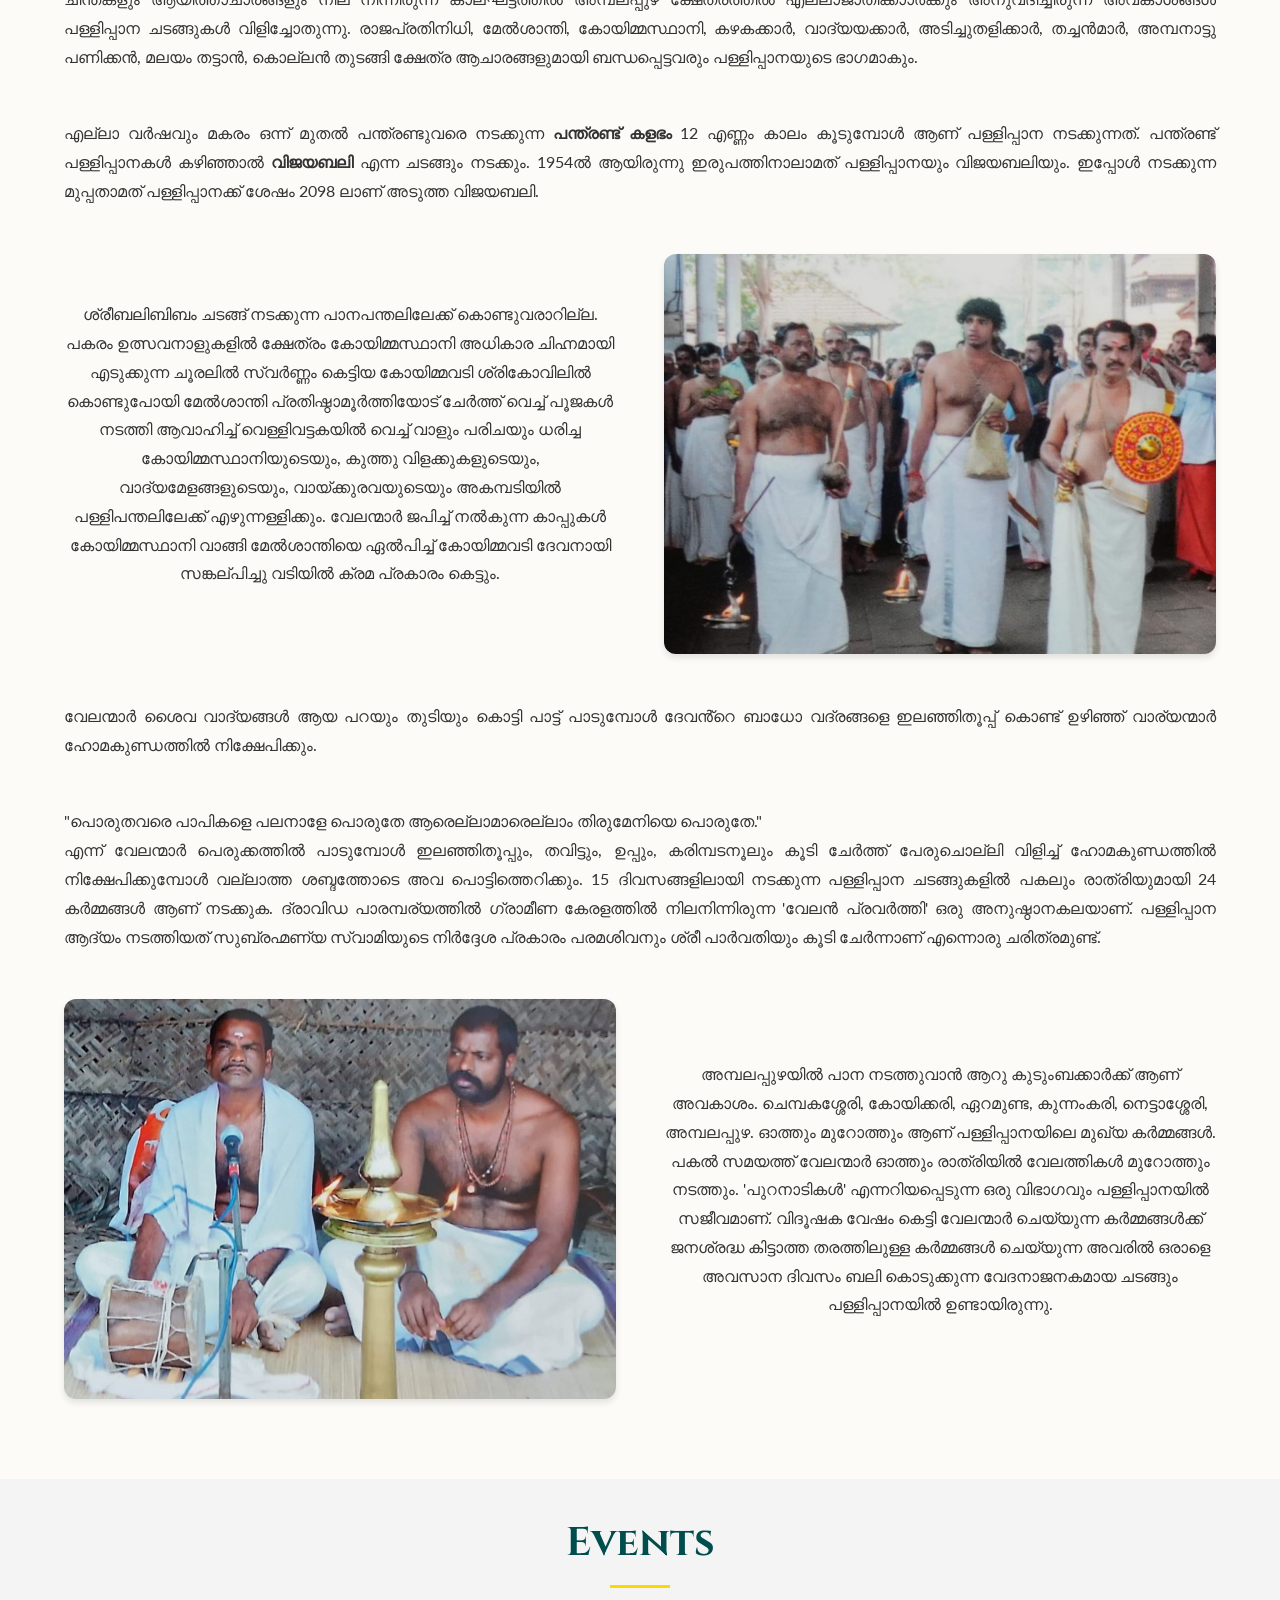
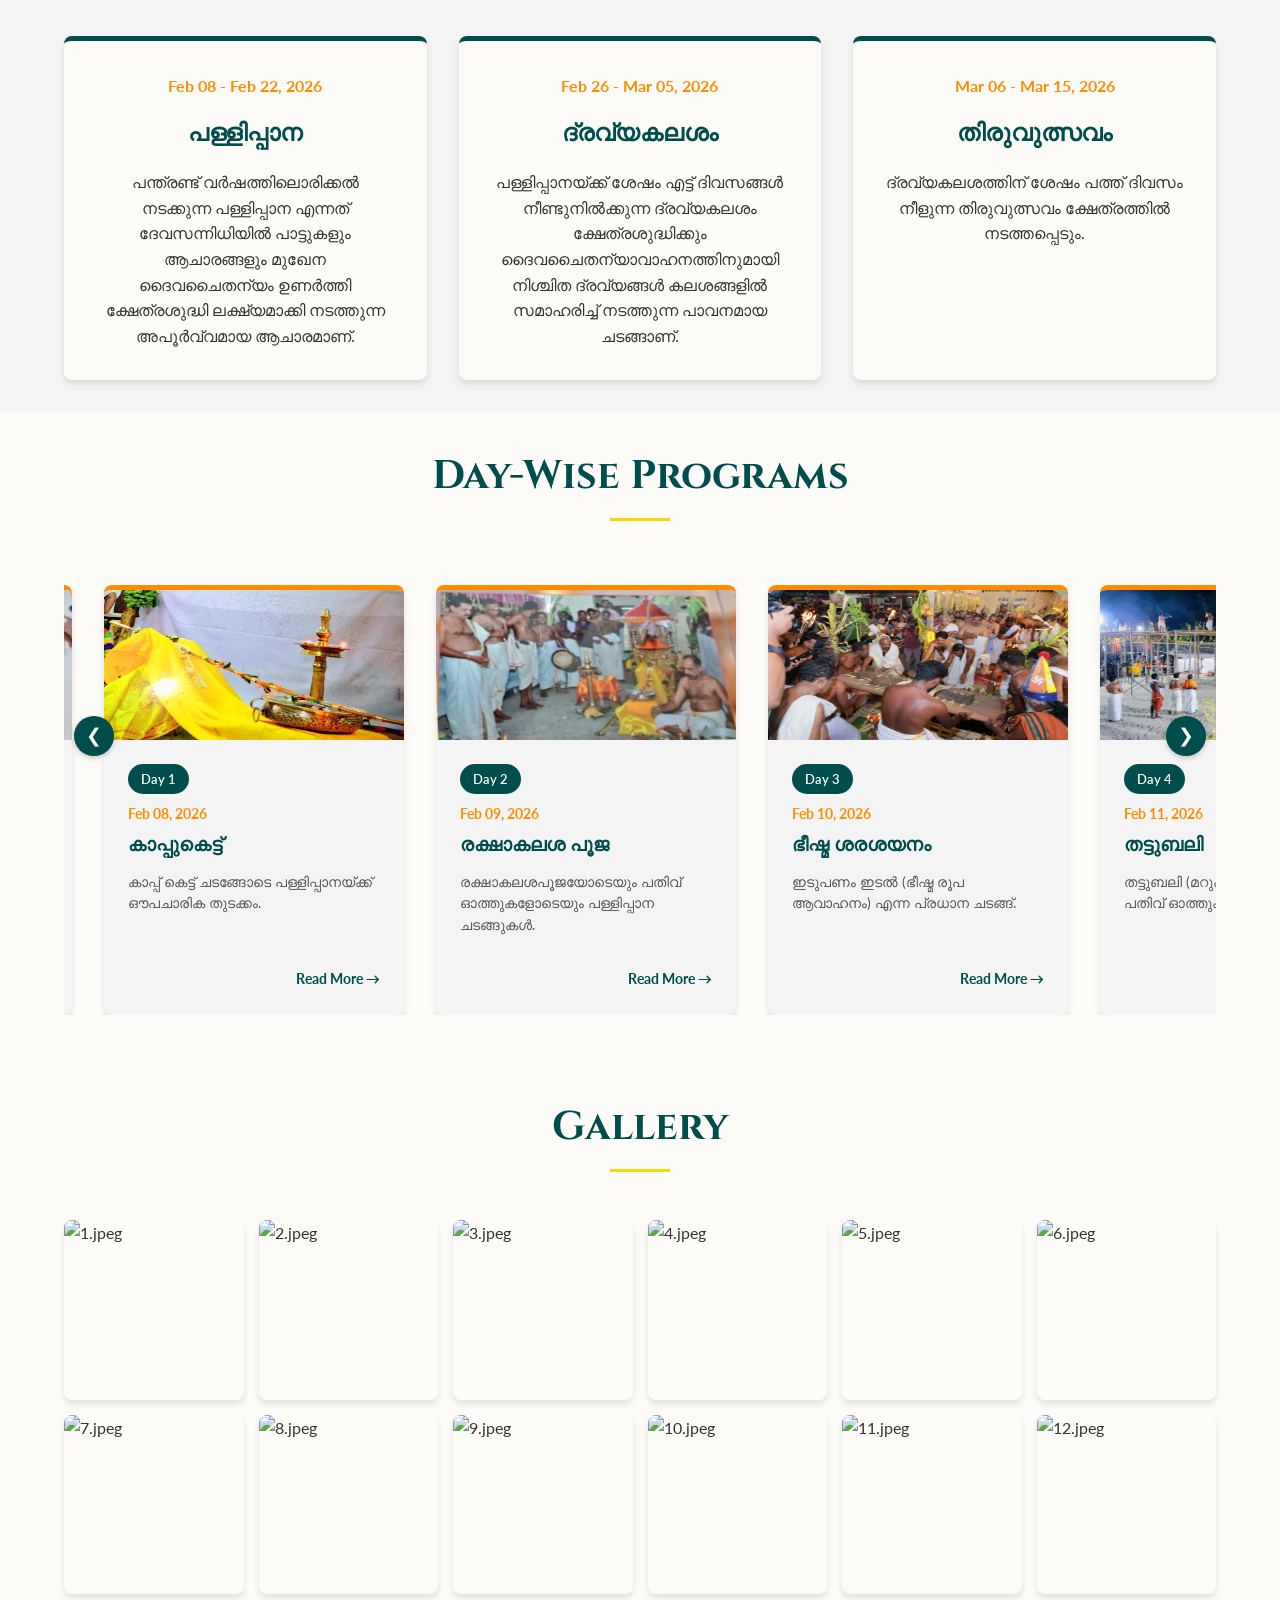
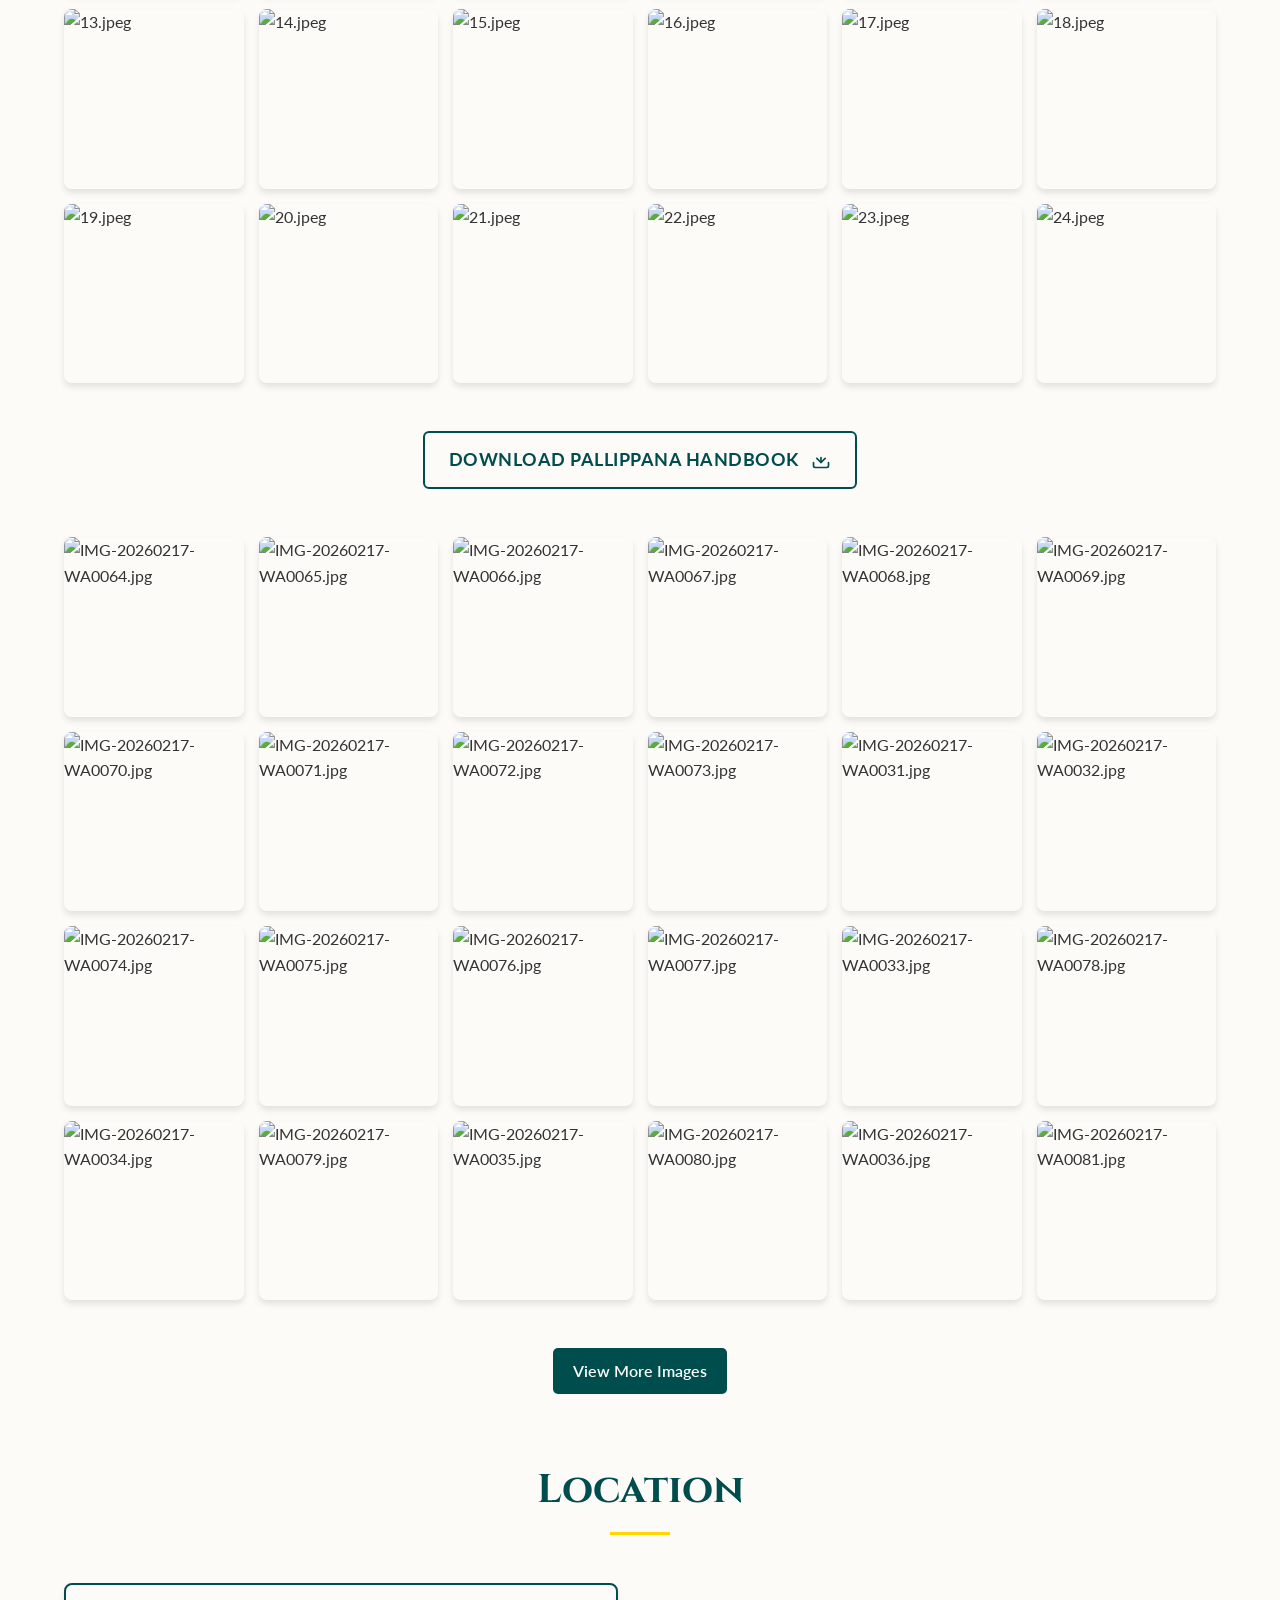
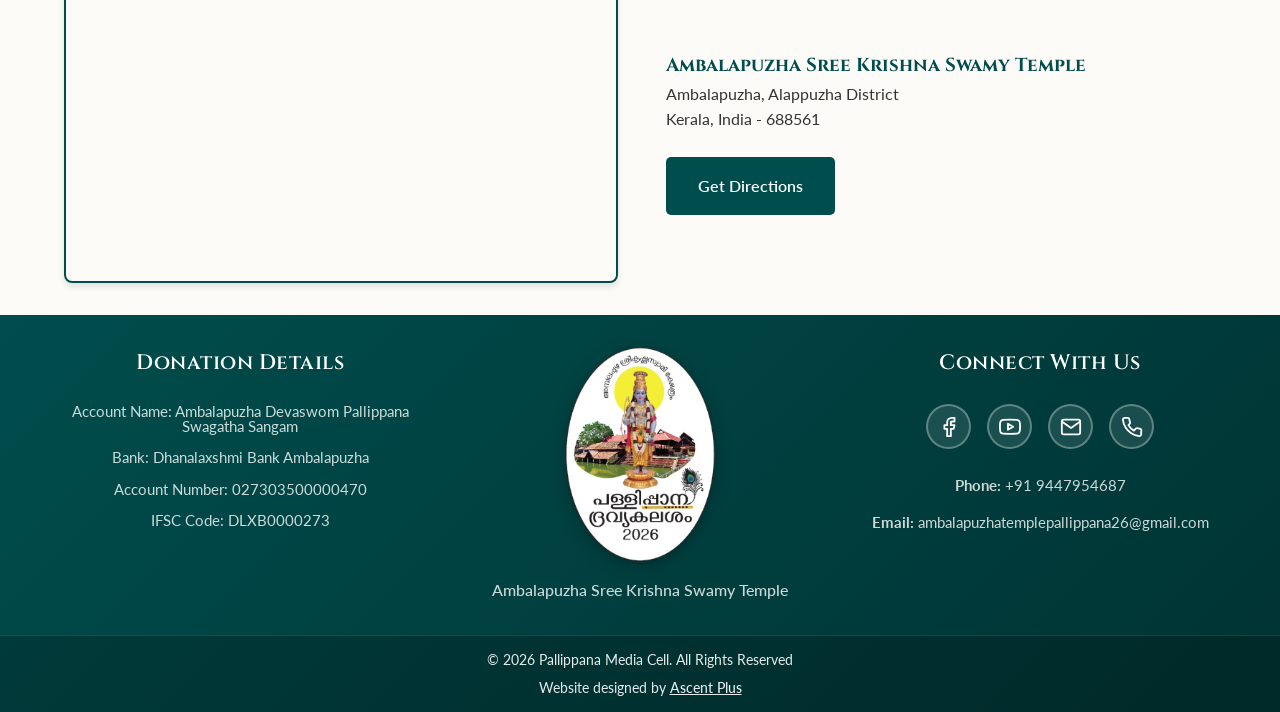
==== commit 1b618ca6: "Add files via upload" ====
--- a/index.html
+++ b/index.html
@@ -57,7 +57,7 @@
             <a href="#news">Events</a>
             <a href="#programs">Programs</a>
             <a href="#gallery-section">Gallery</a>
-            <a href="#donation">Vazhipadu</a>
+            <!-- <a href="#donation">Vazhipadu</a> -->
             <a href="#location">Location</a>
         </div>
     </nav>
@@ -65,18 +65,18 @@
     <!-- Scrolling News Ticker -->
 
     <section id="home" class="hero">
-        <div class="news-ticker-container">
+        <!-- <div class="news-ticker-container">
             <div class="ticker-wrapper">
                 <div class="ticker-content">
                     പള്ളിപ്പാന ചടങ്ങുകൾ സമാപിച്ചു.
                     &nbsp;|&nbsp;
                     ദ്രവ്യകലശം ഫെബ്രുവരി 26 മുതൽ മാർച്ച് 5 വരെ.
                     &nbsp;|&nbsp;
-                    തിരുവുത്സവം മാർച്ച് 6 മുതൽ മാർച്ച് 15 വരെ.
+                    തിരുവുത്സവം മാർച്ച് 6 മുതൽ 15 വരെ.
                 </div>
             </div>
         </div>
-        <!-- <a href="https://www.youtube.com/@AmbalapuzhaKshethram/streams" target="_blank" class="live-btn">
+        <a href="https://www.youtube.com/@AmbalapuzhaKshethram/streams" target="_blank" class="live-btn">
             LIVE
         </a> -->
         <img src="images/logo.png" class="hero-logo fade-in" alt="Pallippana Logo">
@@ -503,7 +503,7 @@
         </div>
     </section>
 
-    <!-- Donation Section -->
+    <!--Donation Section
     <section id="donation" class="fade-in">
         <div class="section-title">
             <h2>Vazhipadu</h2>
@@ -522,7 +522,7 @@
                         <th>പള്ളിപ്പാന</th>
                         <th>തുക</th>
                         <th>എണ്ണം</th>
-                        <!-- <th>ശേഷിക്കുന്ന ബുക്കിങ്</th> -->
+                        <th>ശേഷിക്കുന്ന ബുക്കിങ്</th>
                     </tr>
                 </thead>
                 <tbody>
@@ -530,75 +530,75 @@
                         <td>വലിയ കോലം (ഭൈരവികോലം)<br><span class="date-info">(ഫെബ്രുവരി 21)</span></td>
                         <td>1,00,000</td>
                         <td>1</td>
-                        <!-- <td></td> -->
+                        <td></td>
                     </tr>
                     <tr>
                         <td>ചെറിയ കോലം(കാലൻ കോലം)<br><span class="date-info">(ഫെബ്രുവരി 14)</span></td>
                         <td>50,000</td>
                         <td>1</td>
-                        <!-- <td></td> -->
+                        <td></td>
                     </tr>
                     <tr>
                         <td>ബ്രഹ്മൻപുറപ്പാട് കോലം<br><span class="date-info">(ഫെബ്രുവരി 13)</span></td>
                         <td>10,000</td>
                         <td>1</td>
-                        <!-- <td></td> -->
+                        <td></td>
                     </tr>
                     <tr>
                         <td>ശാസ്താം പുറപ്പാട് കോലം<br><span class="date-info">(ഫെബ്രുവരി 15)</span></td>
                         <td>10,000</td>
                         <td>1</td>
-                        <!-- <td></td> -->
+                        <td></td>
                     </tr>
                     <tr>
                         <td>വലിയകൂമ്പ് ബലി<br><span class="date-info">(ഫെബ്രുവരി 21)</span></td>
                         <td>20,000</td>
                         <td>6</td>
-                        <!-- <td></td> -->
+                        <td></td>
                     </tr>
                     <tr>
                         <td>ചെറിയകൂമ്പ് ബലി<br><span class="date-info">(ഫെബ്രുവരി 16)</span></td>
                         <td>10,000</td>
                         <td>6</td>
-                        <!-- <td></td> -->
+                        <td></td>
                     </tr>
                     <tr>
                         <td>സ്വർണ്ണകാപ്പ്<br><span class="date-info">(ഫെബ്രുവരി 08)</span></td>
                         <td>5,000</td>
                         <td>5</td>
-                        <!-- <td></td> -->
+                        <td></td>
                     </tr>
                     <tr>
                         <td>വെളളികാപ്പ്<br><span class="date-info">(ഫെബ്രുവരി 08)</span></td>
                         <td>2,000</td>
                         <td>1</td>
-                        <!-- <td></td> -->
+                        <td></td>
                     </tr>
                     <tr>
                         <td>പാനപിടുത്തം<br><span class="date-info">(ഫെബ്രുവരി 13,14,15)</span></td>
                         <td>2,000</td>
                         <td>18</td>
-                        <!-- <td></td> -->
+                        <td></td>
                     </tr>
                     <tr>
                         <td>പാനയടി<br><span class="date-info">(ഫെബ്രുവരി 13,14,15)</span></td>
                         <td>1,000</td>
                         <td>300</td>
-                        <!-- <td></td> -->
+                        <td></td>
                     </tr>
                     <tr>
                         <td>പാനച്ചരട്</td>
                         <td>100</td>
                         <td>1000</td>
-                        <!-- <td></td> -->
+                        <td></td>
                     </tr>
                     <tr style="border-bottom: none;">
                         <td style="border-right: none;">പ്രസാദമൂട്ട്<br><span class="date-info">(ഒരു
                                 ദിവസത്തേക്ക്)</span></td>
-                        <!-- <td rowspan="2"></td> if third column needed don't remove this-->
+                        <td rowspan="2"></td> if third column needed don't remove this
                         <td rowspan="2">1,00,000</td>
                         <td rowspan="2"></td>
-                        <!-- <td rowspan="2"></td> -->
+                        <td rowspan="2"></td>
                     </tr>
                     <tr>
                         <td>അത്താഴക്കഞ്ഞി<br><span class="date-info">(ഒരു ദിവസത്തേക്ക്)</span></td>
@@ -715,7 +715,7 @@
             </table>
         </div>
 
-    </section>
+    </section> -->
 
 
     <!-- Location Section -->
